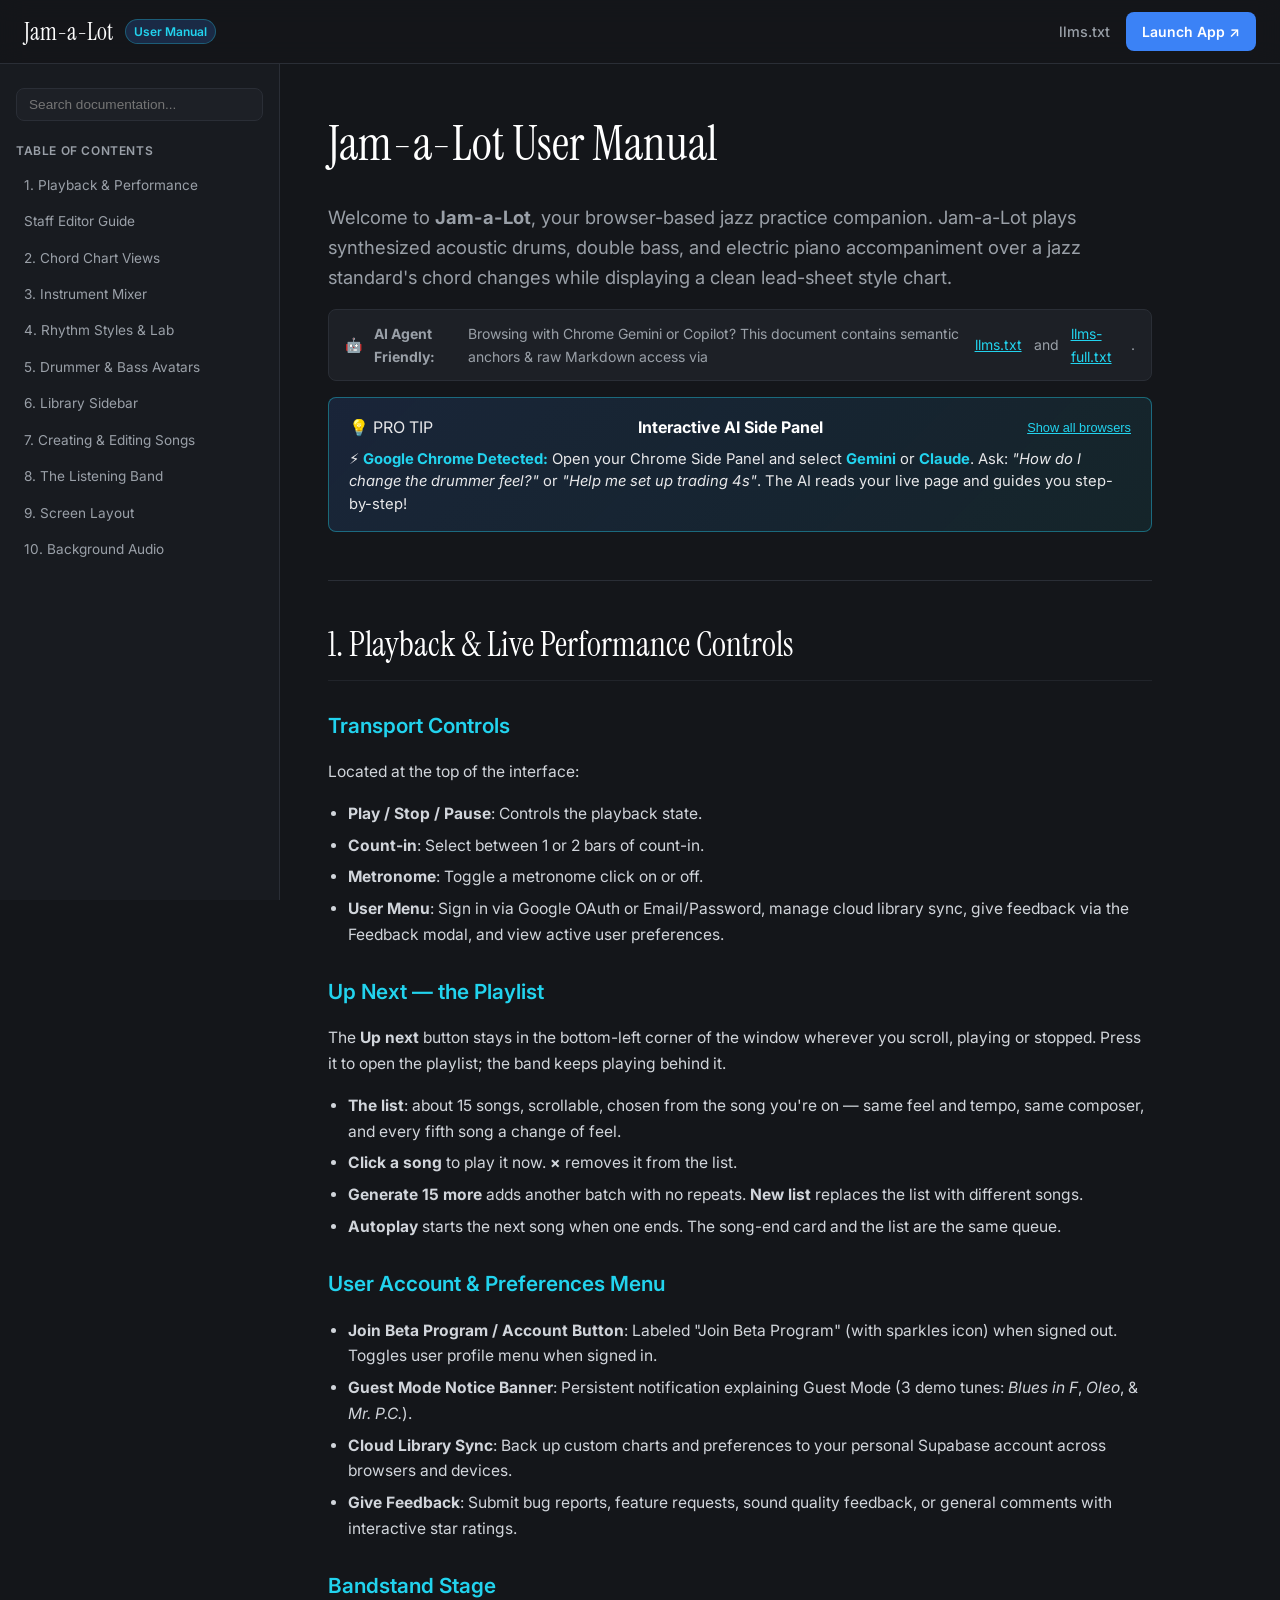
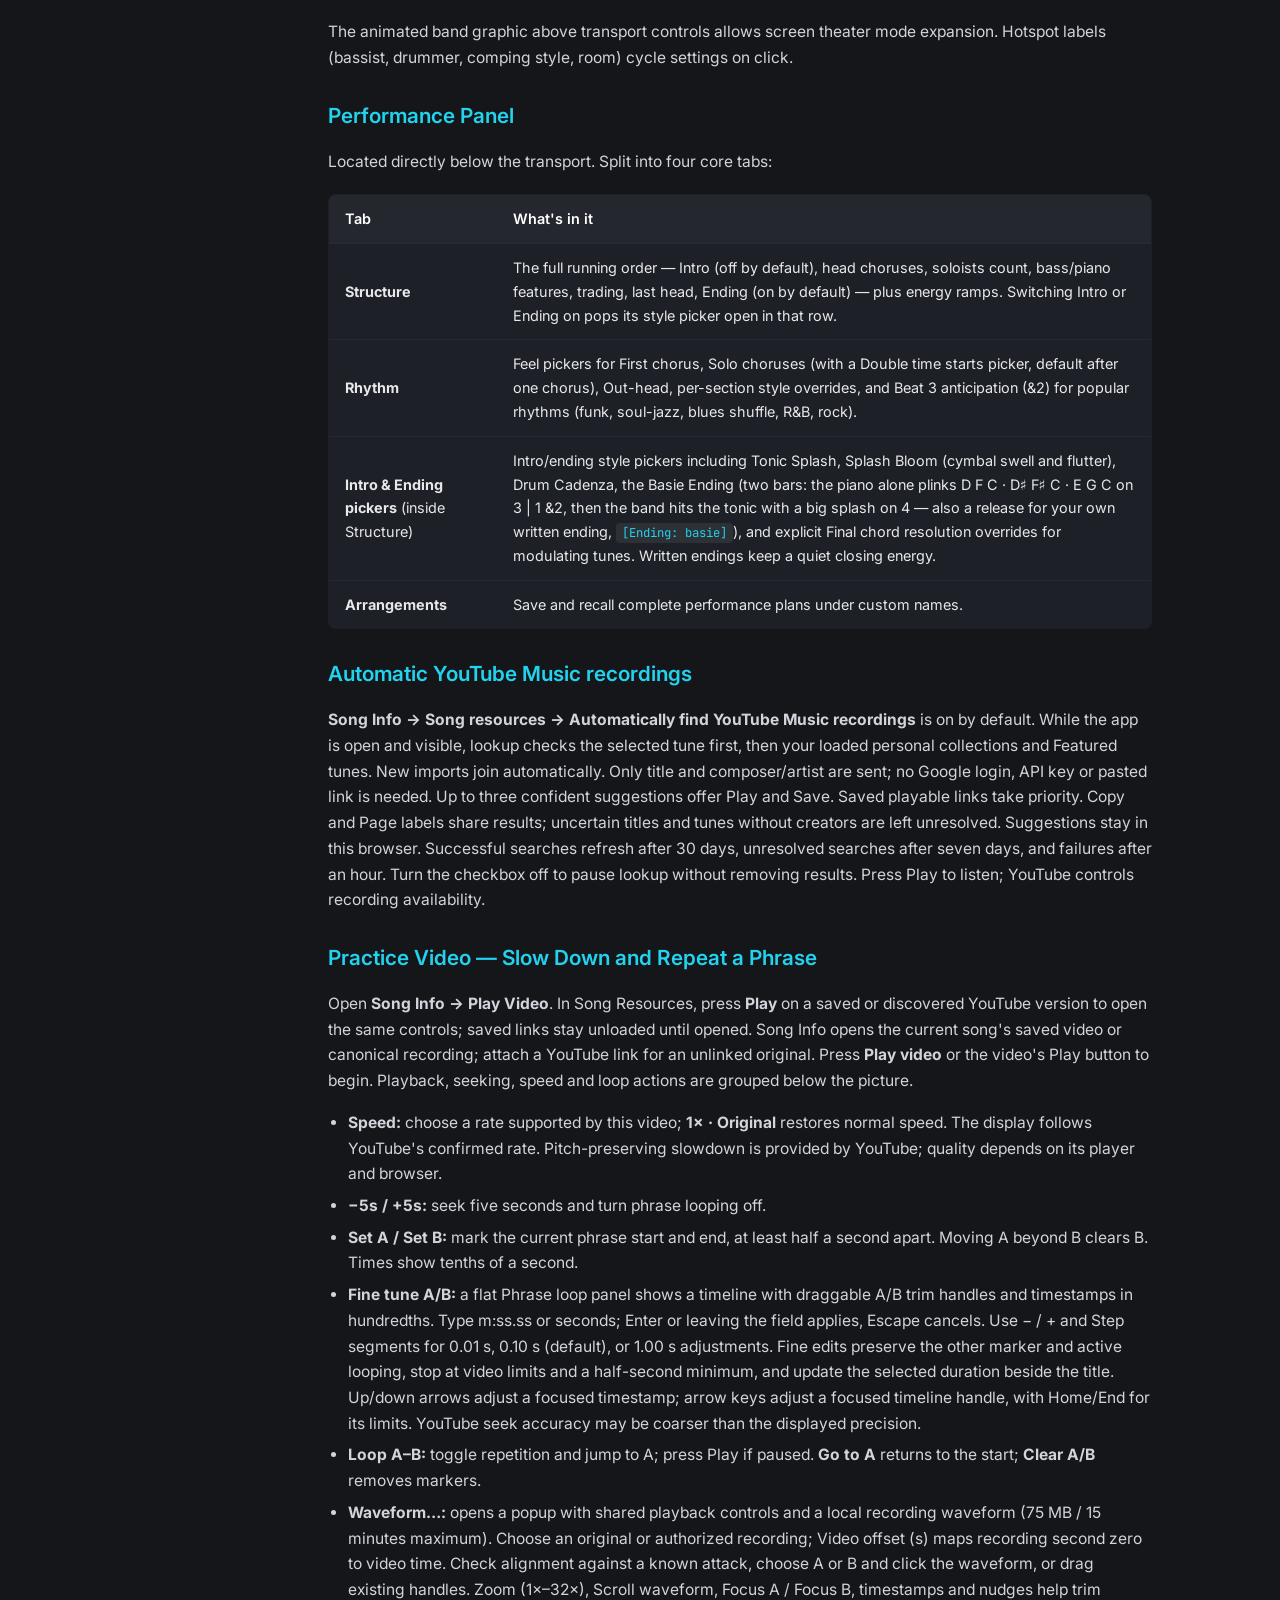
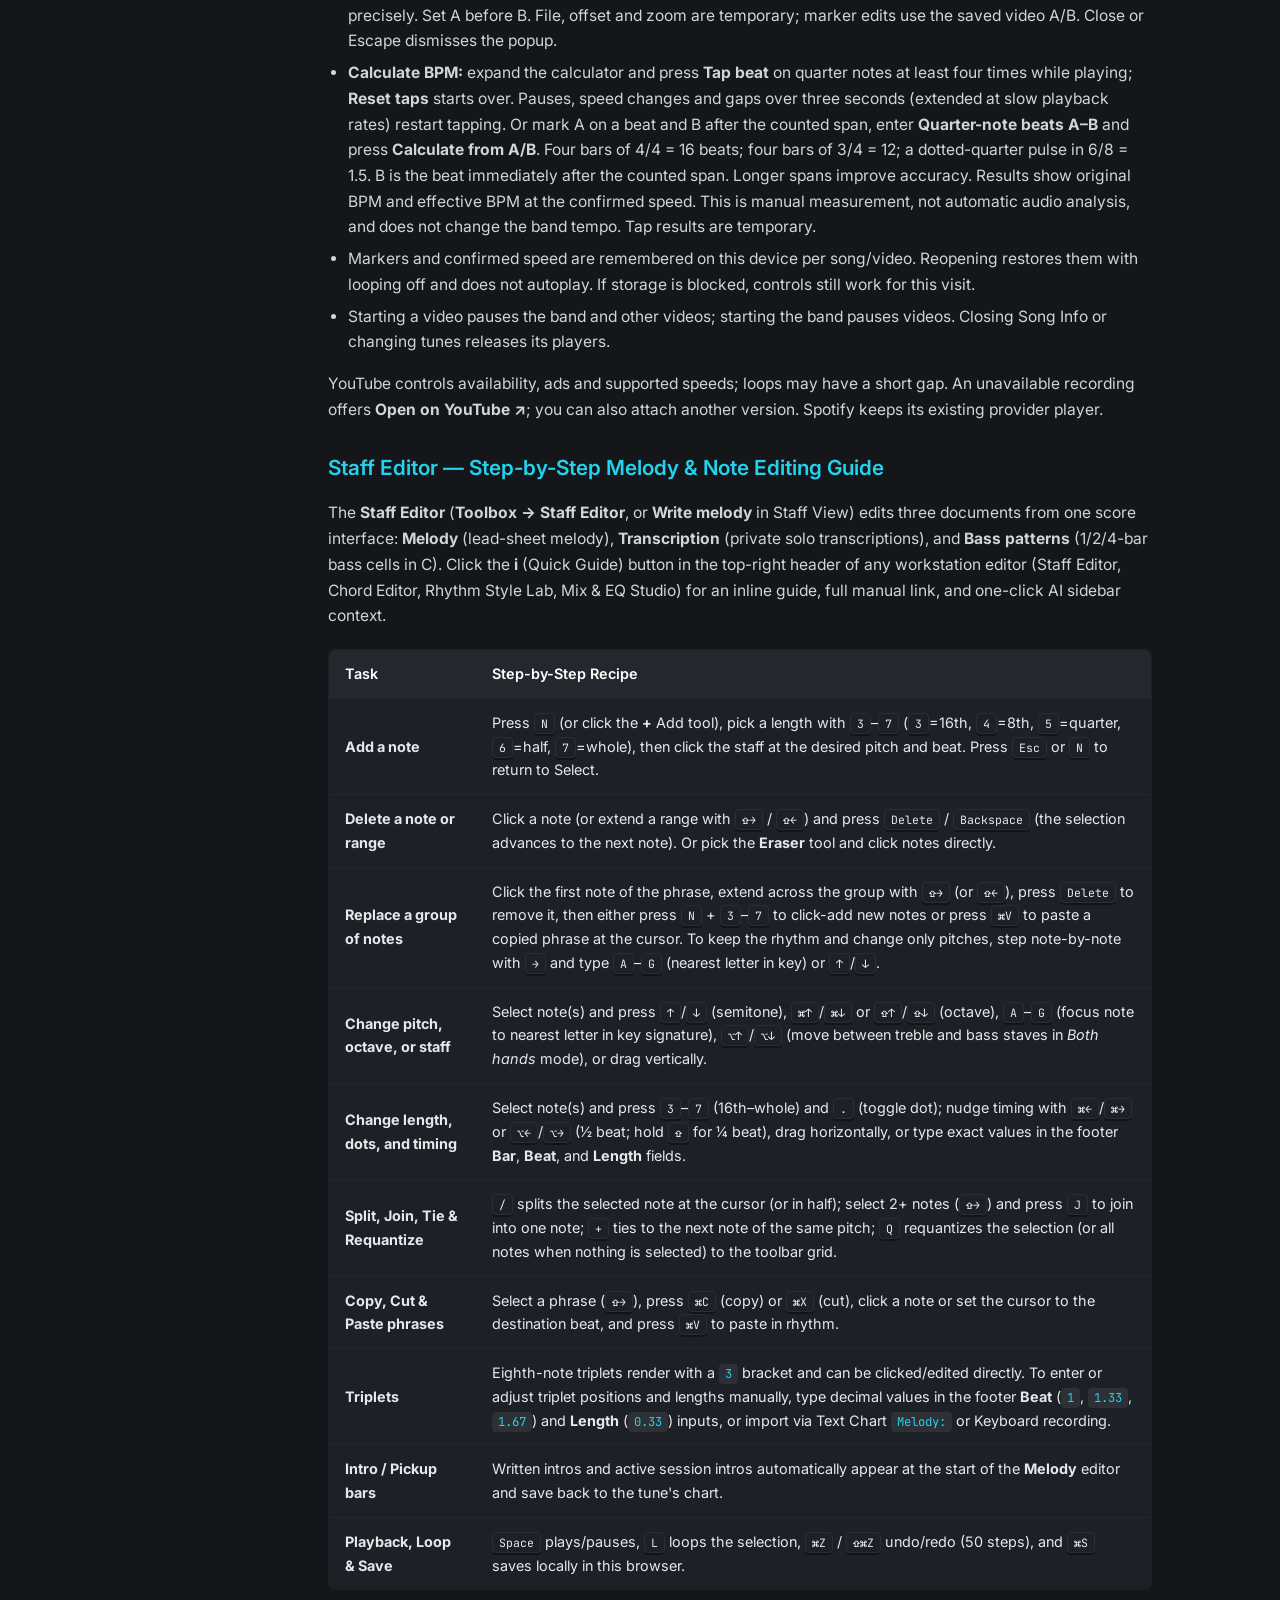
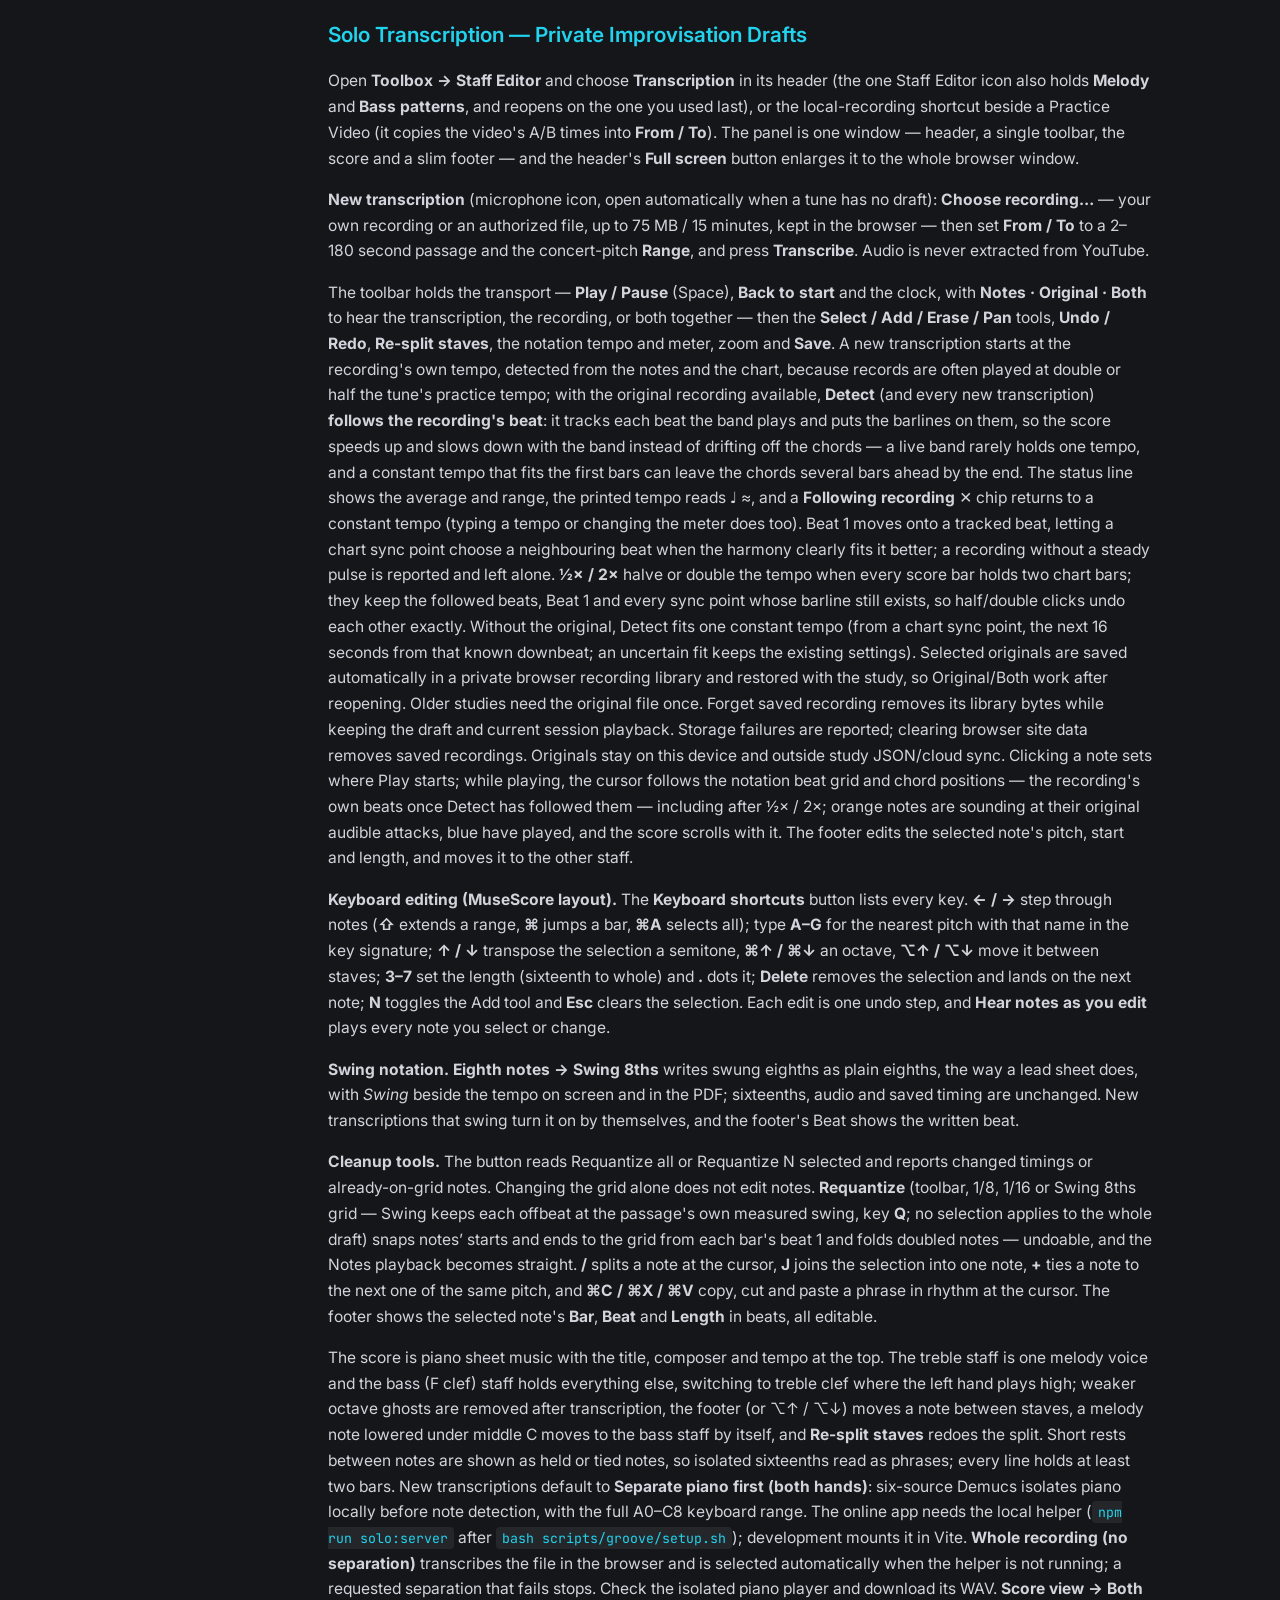
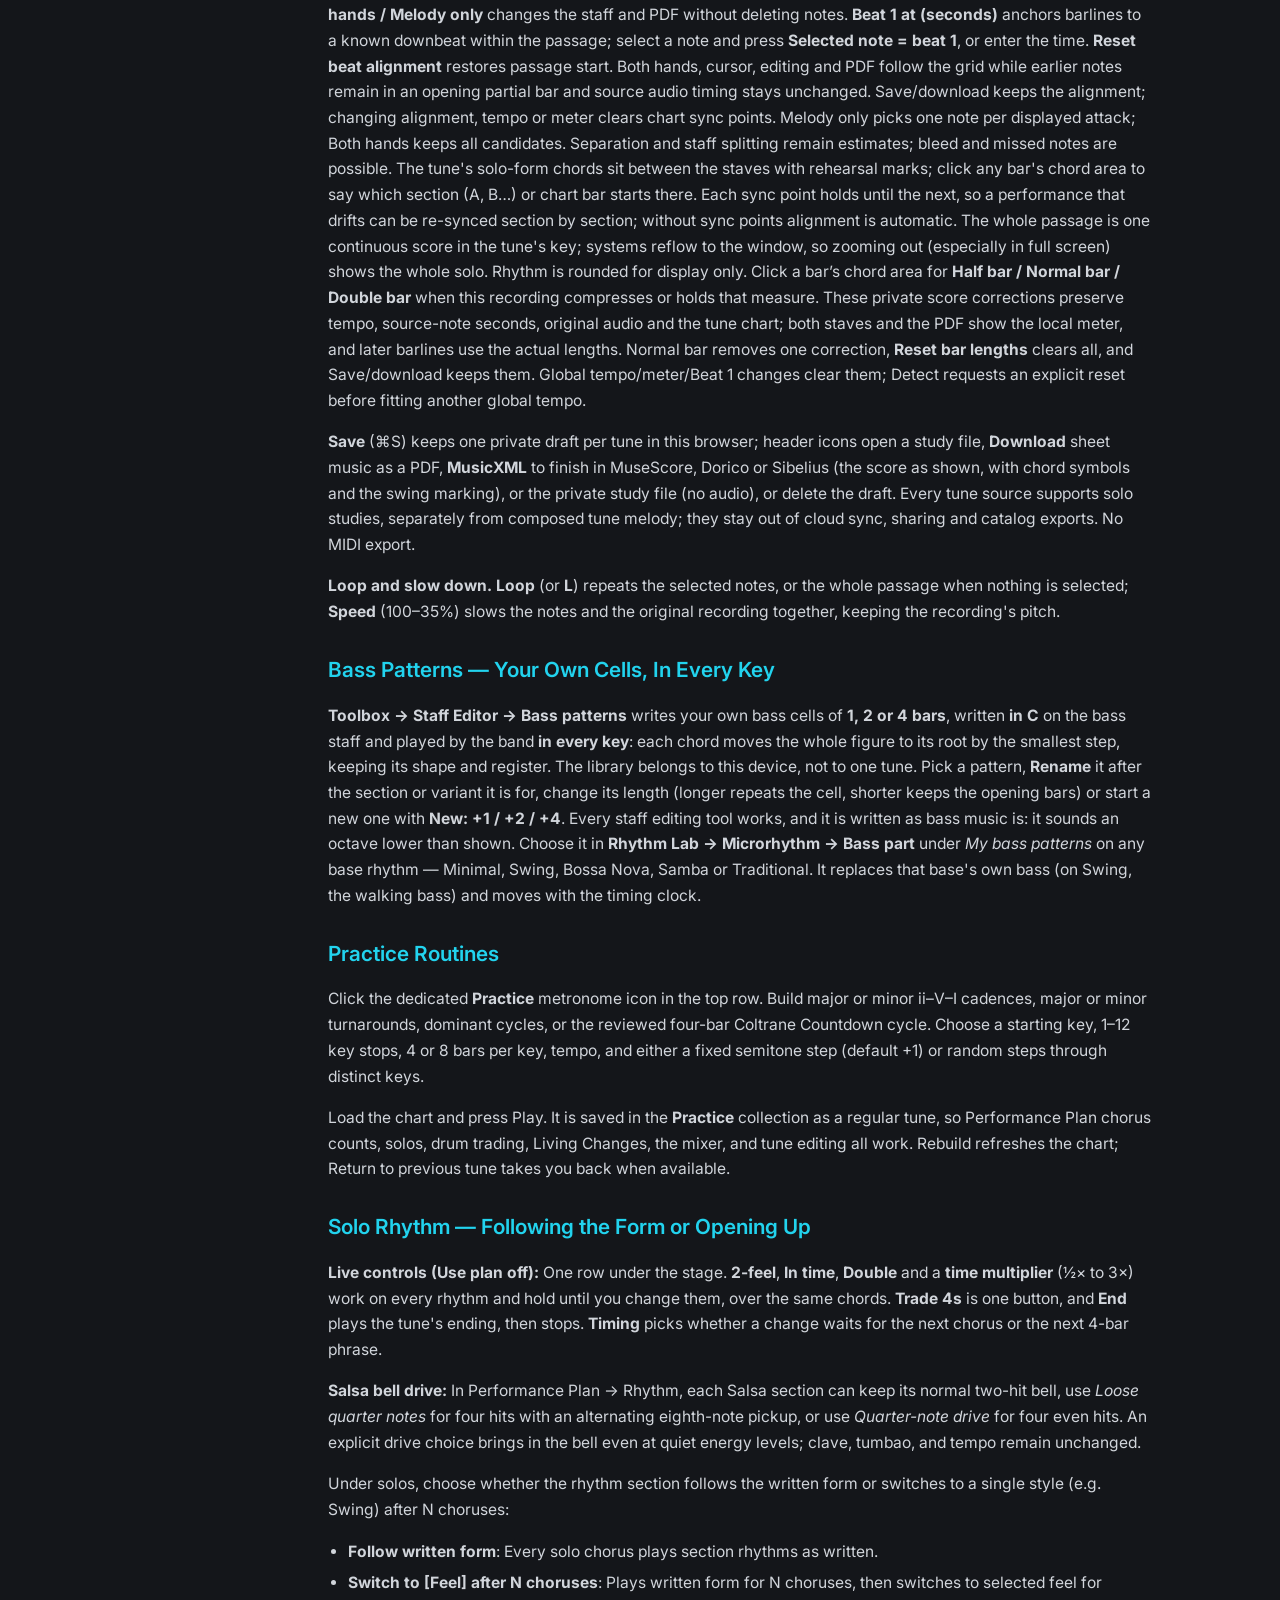
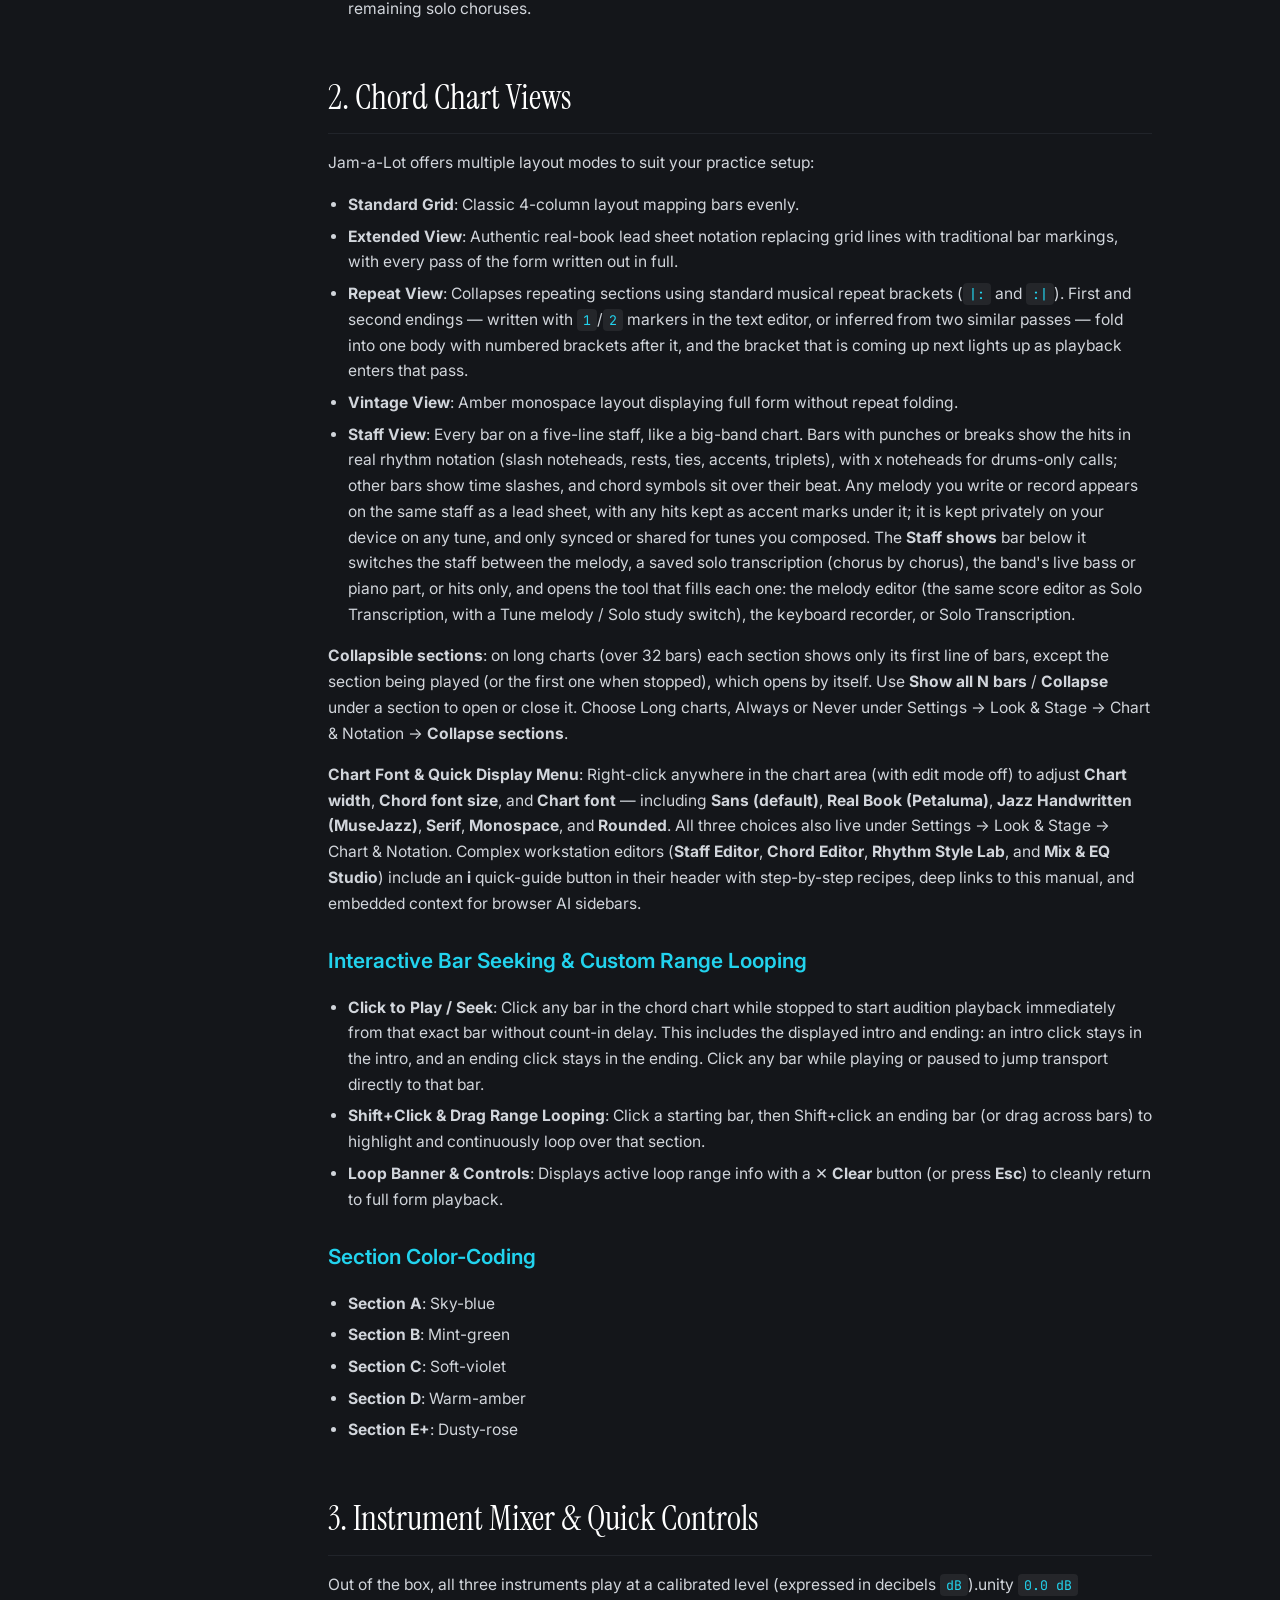
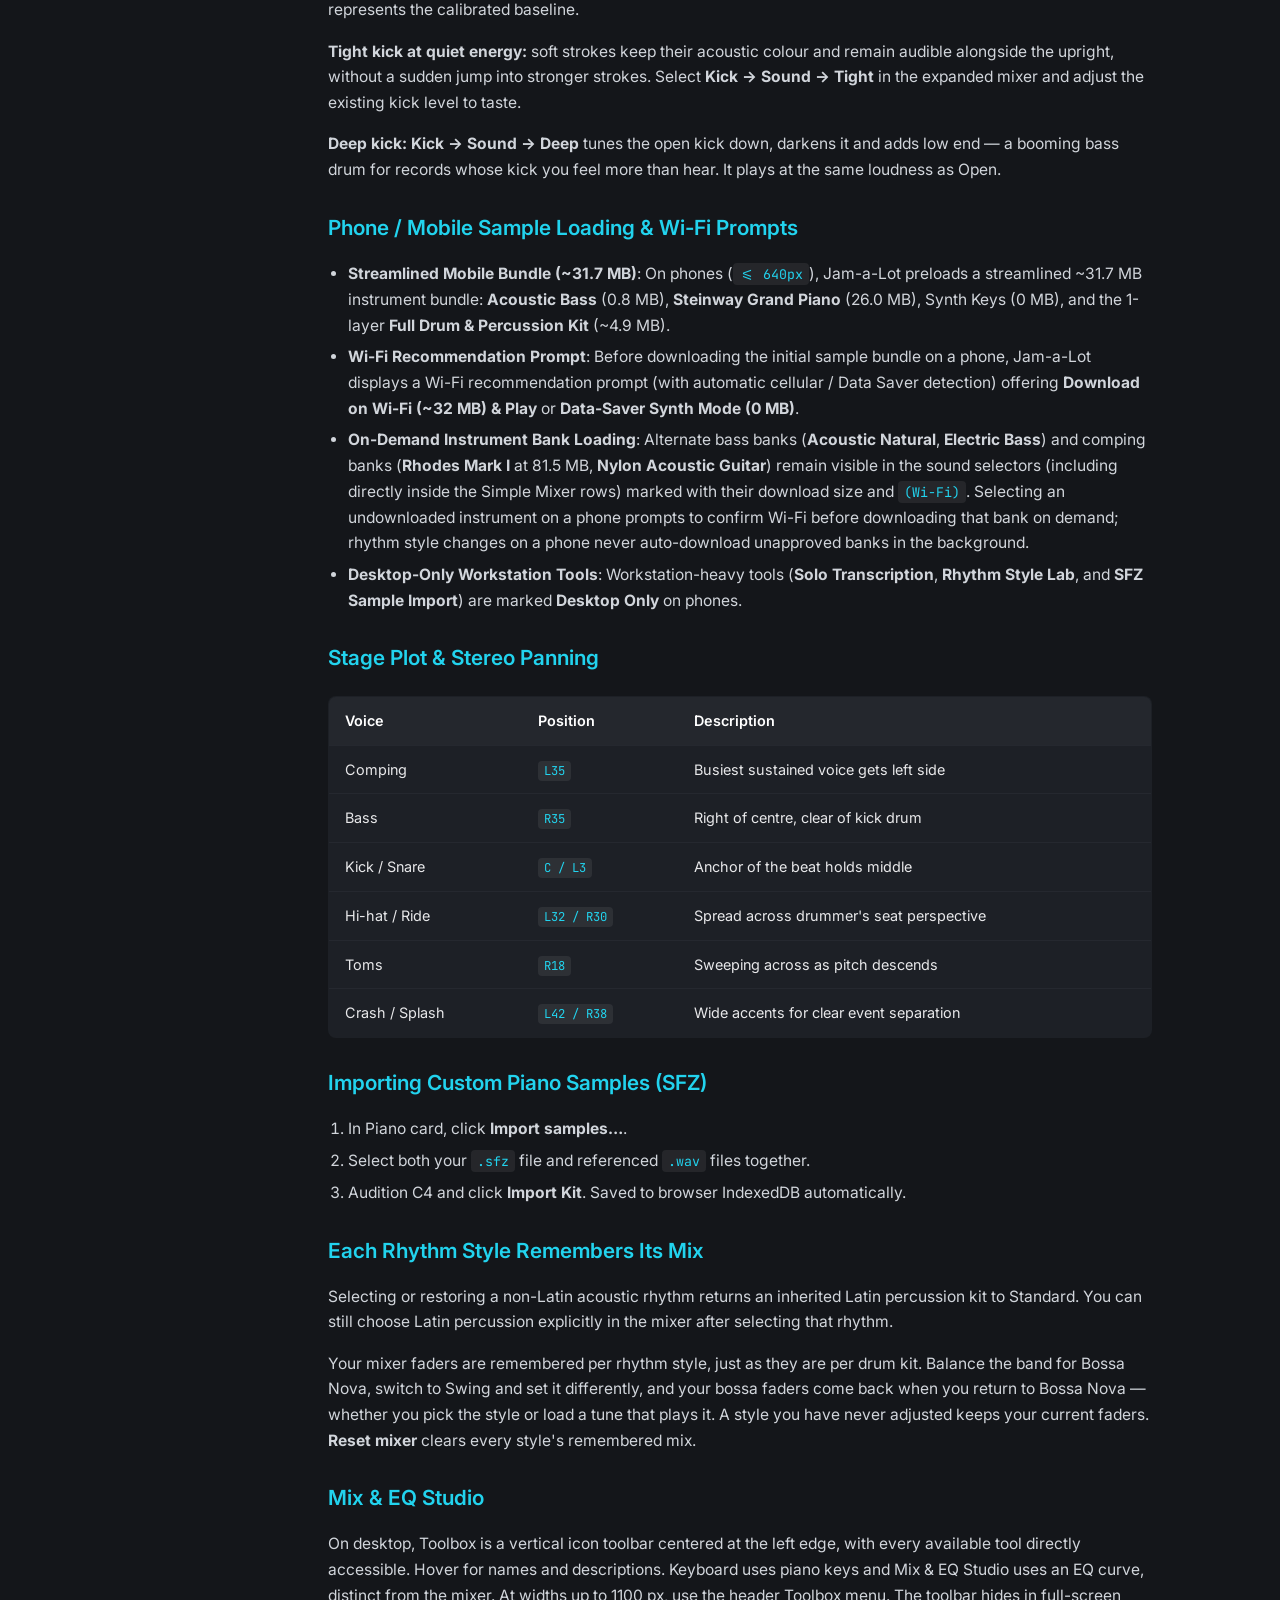
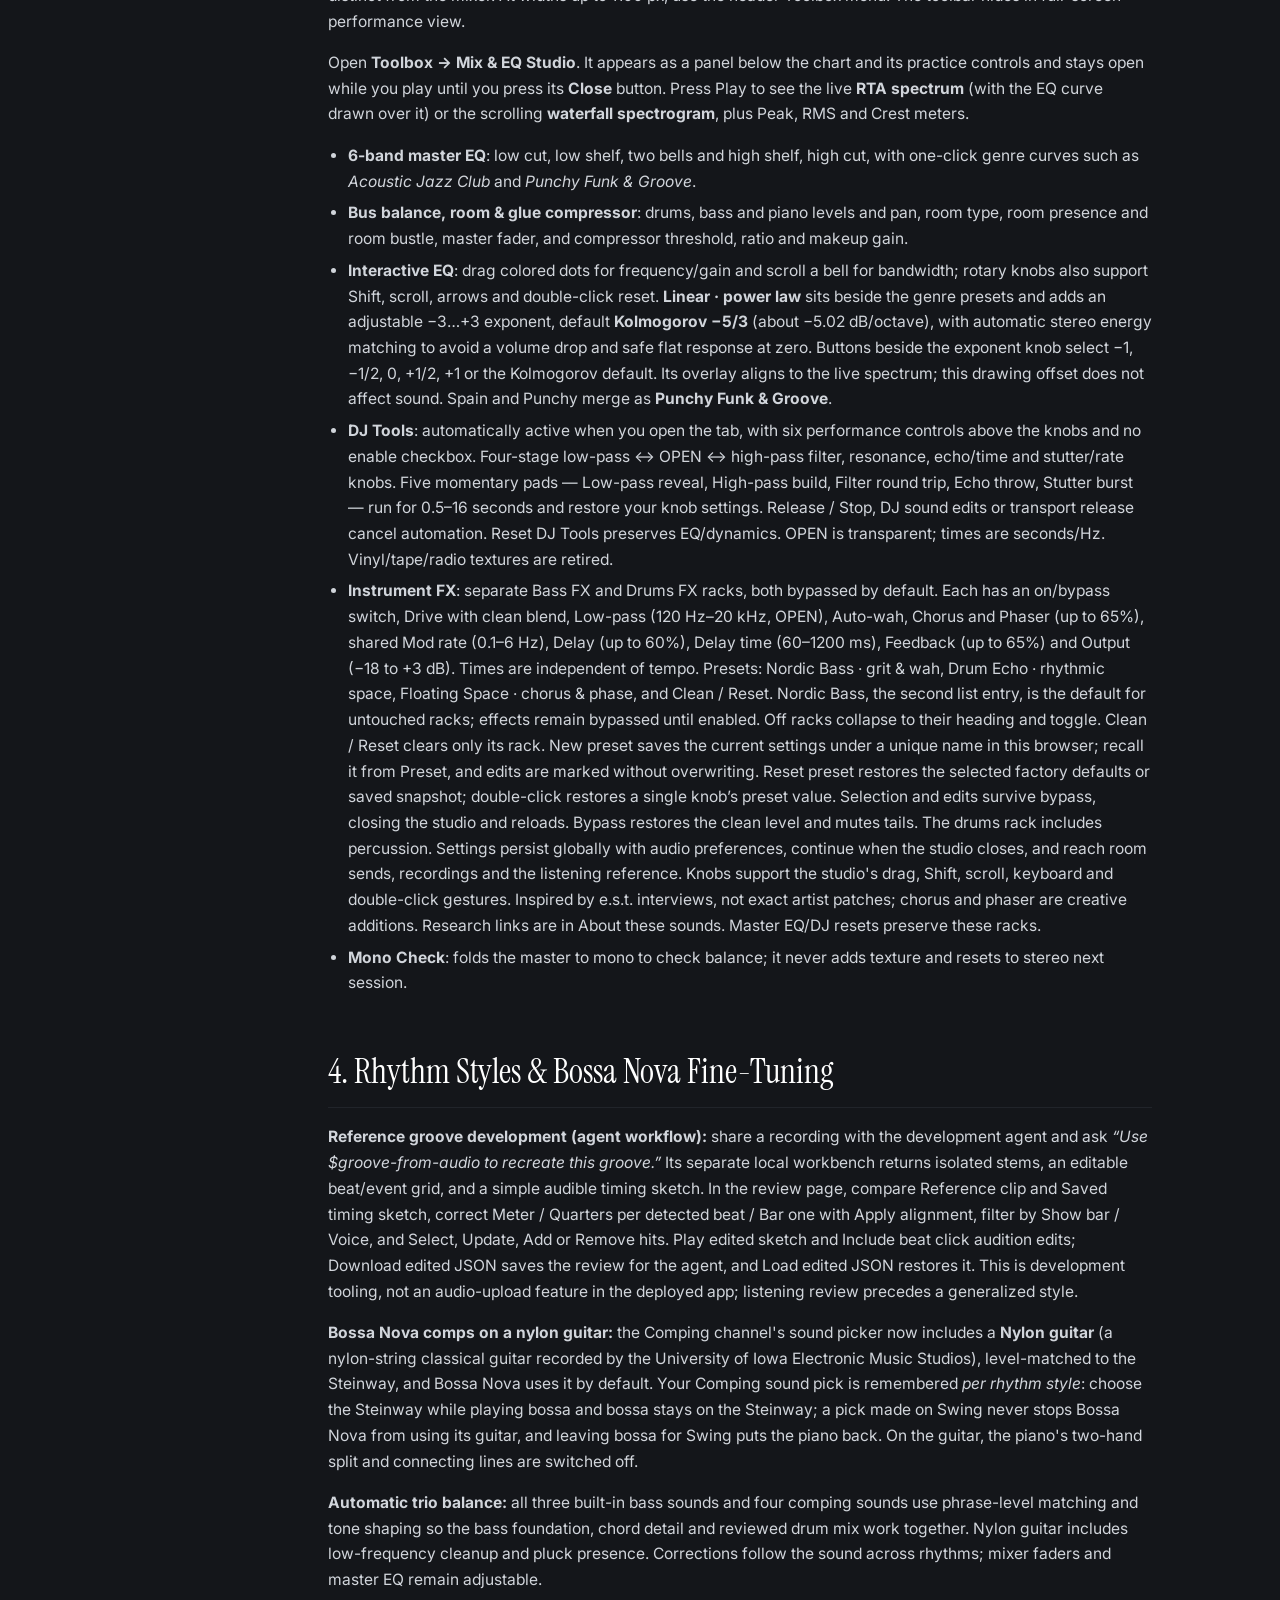
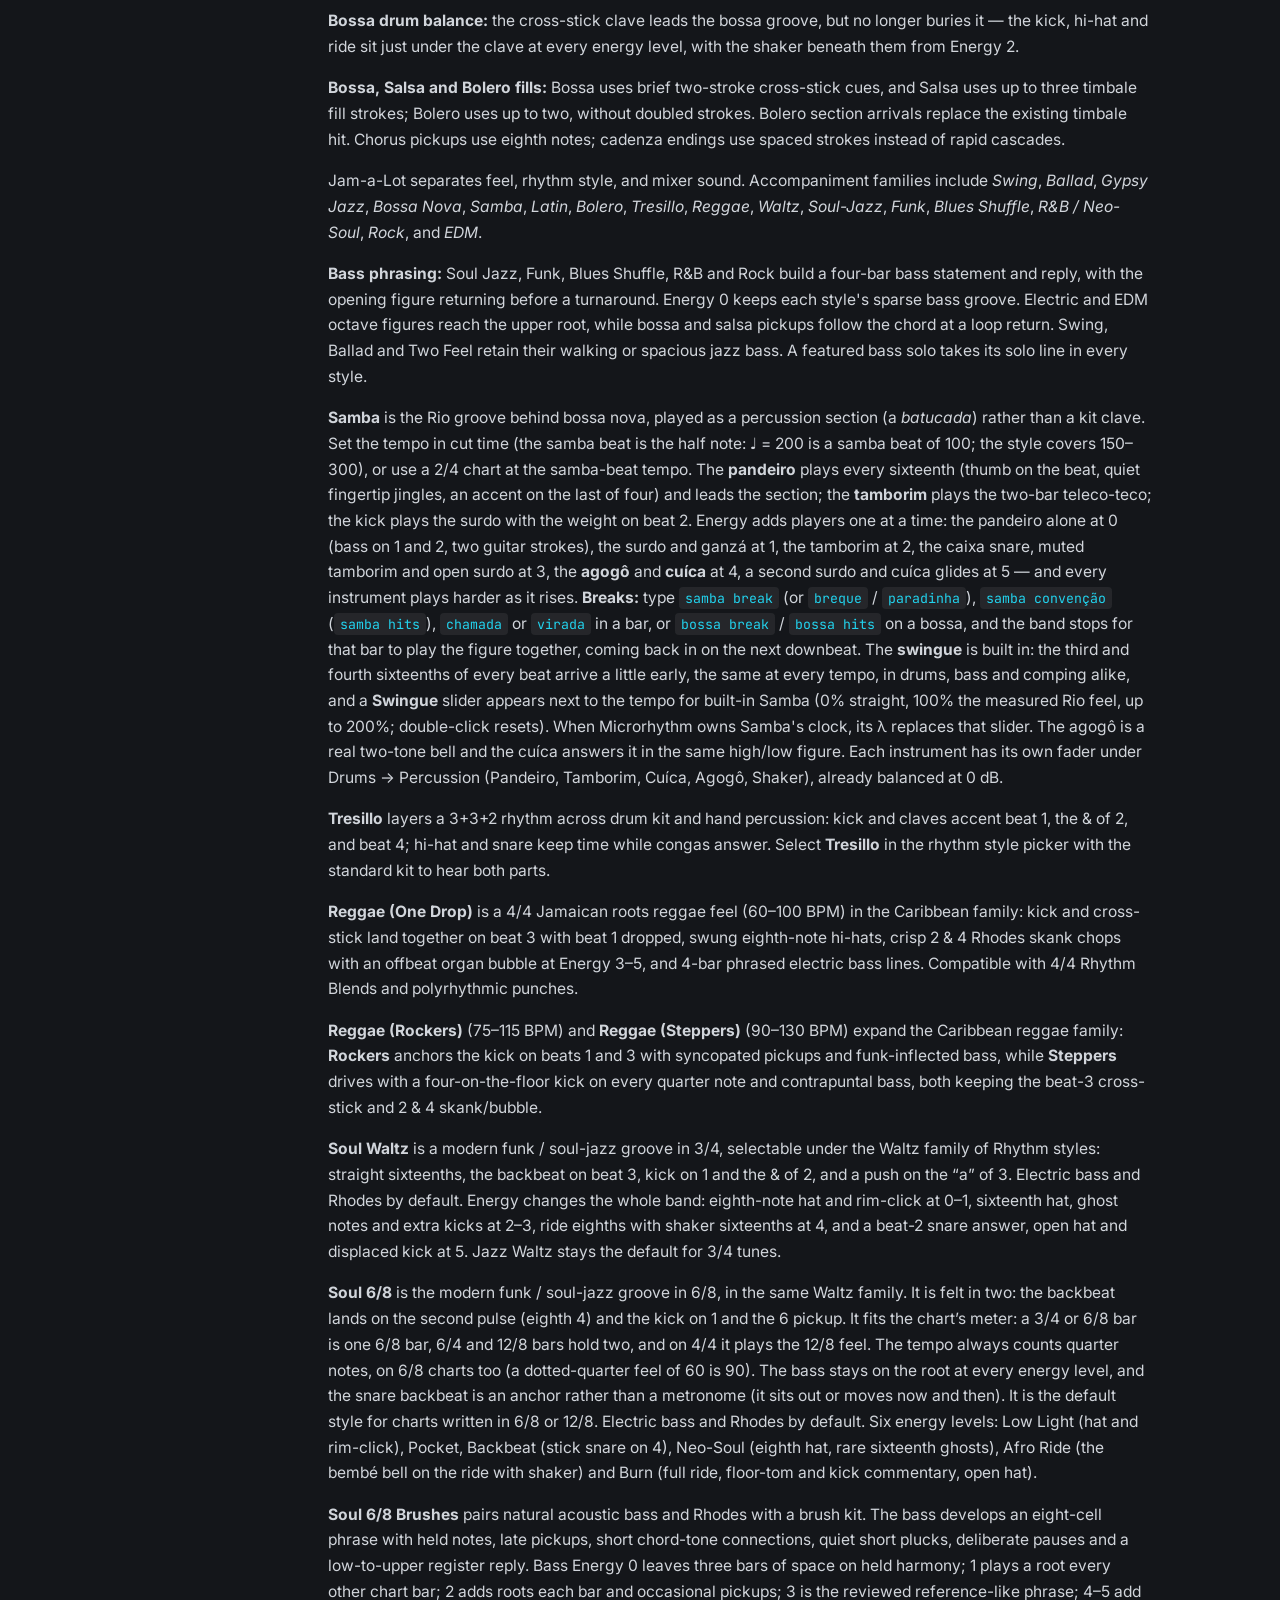
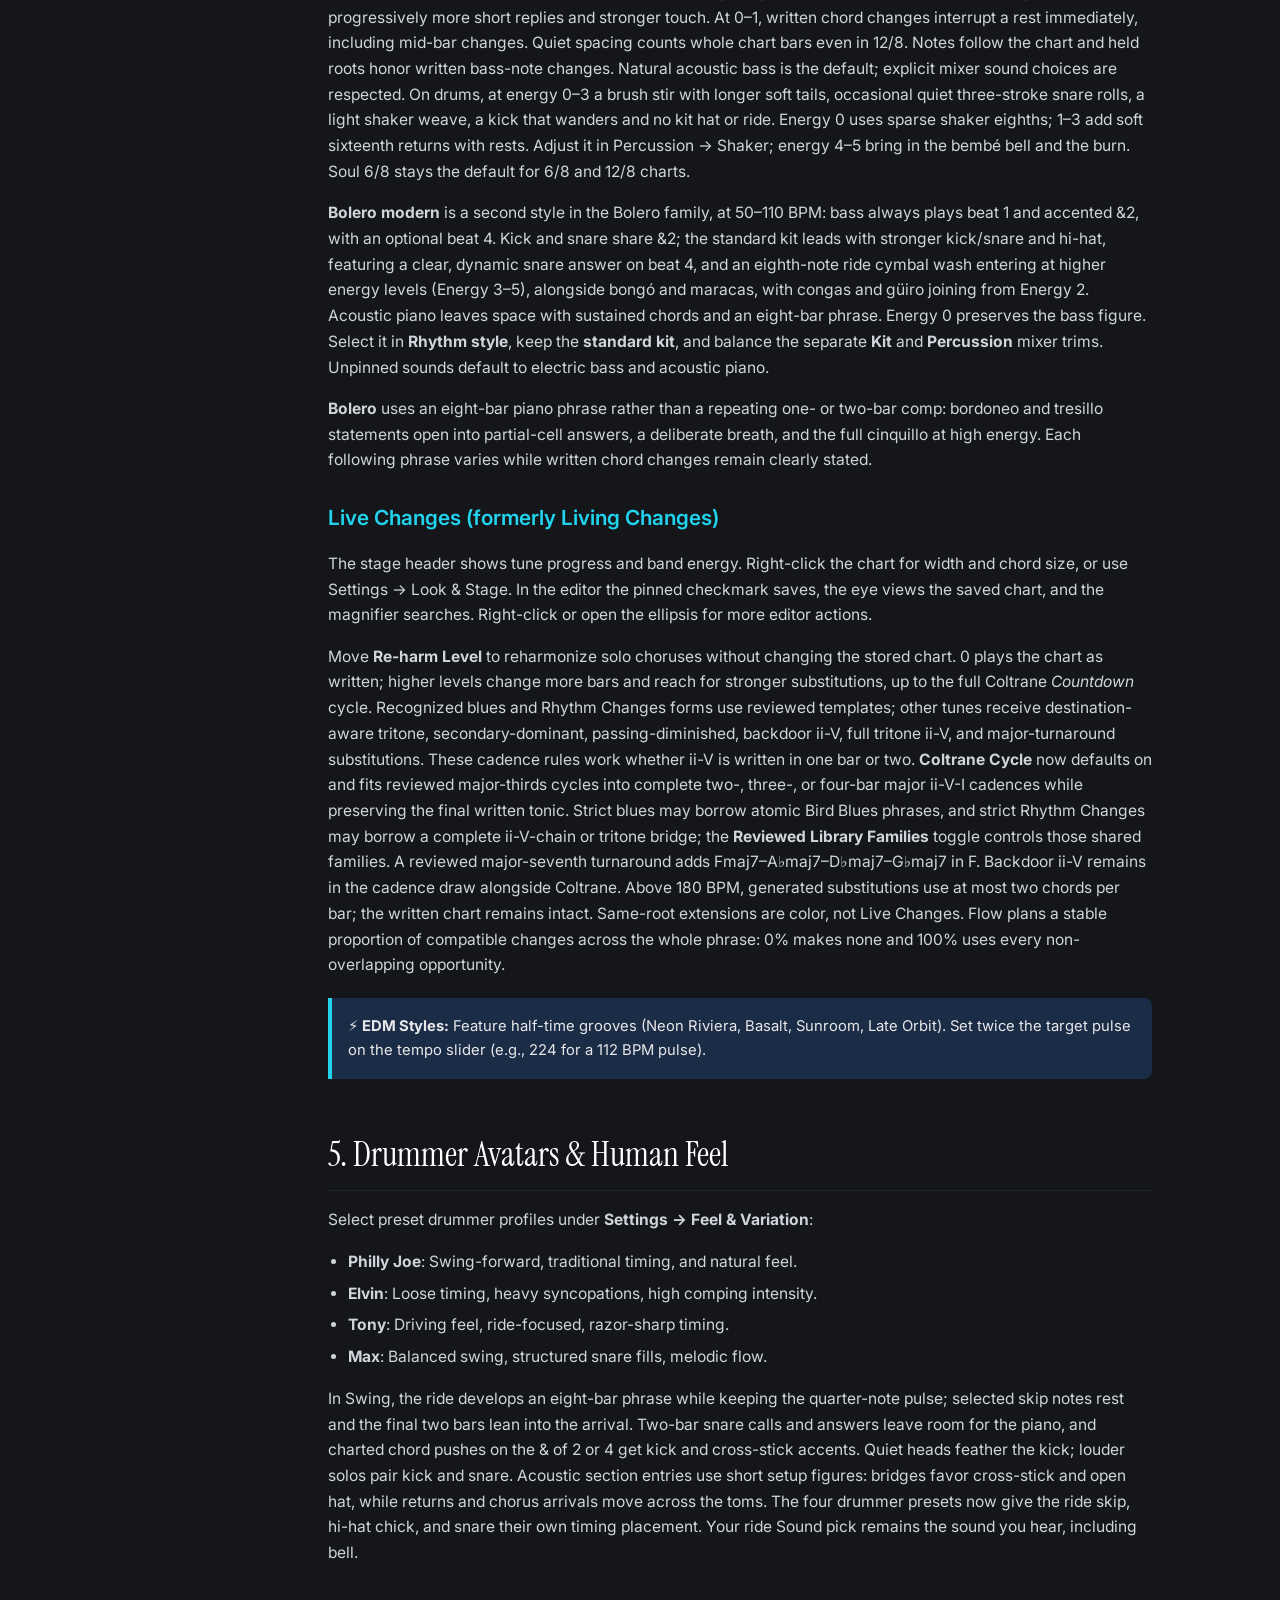
==== manual.html @ 049eb6a4 "Document interactive Listen-First evolving form, 4-bar chart proposals, MIDI input, and bass/drum in" ====
<!DOCTYPE html>
<html lang="en">
<head>
  <meta charset="UTF-8">
  <meta name="viewport" content="width=device-width, initial-scale=1.0">
  <title>Jam-a-Lot User Manual — AI-Friendly Documentation</title>
  <meta name="description" content="Complete user manual and documentation for Jam-a-Lot, the browser-based jazz practice companion. Comprehensive guides on playback, performance planning, chord charts, instrument mixer, rhythm styles, and microphone listening band.">
  <meta name="robots" content="index, follow">
  
  <!-- OpenGraph / Twitter -->
  <meta property="og:type" content="article">
  <meta property="og:title" content="Jam-a-Lot User Manual">
  <meta property="og:description" content="Official user manual for Jam-a-Lot jazz practice app. Features, controls, and AI agent documentation.">
  <meta property="og:url" content="https://jam-a-lot.org/manual.html">
  <link rel="alternate" type="text/markdown" href="/llms-full.txt" title="Jam-a-Lot AI Documentation (Markdown)">
  <link rel="alternate" type="text/plain" href="/llms.txt" title="Jam-a-Lot AI Documentation Index">
  
  <!-- Google Fonts -->
  <link rel="preconnect" href="https://fonts.googleapis.com">
  <link rel="preconnect" href="https://fonts.gstatic.com" crossorigin>
  <link href="https://fonts.googleapis.com/css2?family=Instrument+Serif:ital@0;1&family=Inter:wght@400;500;600;700&family=JetBrains+Mono:wght@400;500&display=swap" rel="stylesheet">
  
  <style>
    :root {
      --bg:           #14161a;
      --panel:        #1d2026;
      --sidebar:      #181b20;
      --border:       #2a2e36;
      --border-soft:  rgba(42, 46, 54, 0.6);
      --text:         #e8e8ea;
      --muted:        #9aa0a8;
      --accent:       #3b82f6;
      --accent-2:     #22d3ee;
      --accent-dim:   rgba(59, 130, 246, 0.20);
      --font-body:    "Inter", ui-sans-serif, system-ui, -apple-system, sans-serif;
      --font-serif:   "Instrument Serif", Georgia, serif;
      --font-code:    "JetBrains Mono", monospace;
      --r-md:         8px;
      --r-lg:         12px;
      --r-pill:       9999px;
    }

    *, *::before, *::after { box-sizing: border-box; }
    html { scroll-behavior: smooth; }
    body {
      margin: 0;
      font-family: var(--font-body);
      background-color: var(--bg);
      color: var(--text);
      line-height: 1.65;
      -webkit-font-smoothing: antialiased;
    }

    /* Navbar */
    .top-nav {
      position: sticky;
      top: 0;
      z-index: 100;
      display: flex;
      align-items: center;
      justify-content: space-between;
      height: 64px;
      padding: 0 24px;
      background: rgba(20, 22, 26, 0.85);
      backdrop-filter: blur(12px);
      border-bottom: 1px solid var(--border);
    }
    .brand {
      display: flex;
      align-items: center;
      gap: 12px;
      text-decoration: none;
      color: var(--text);
    }
    .brand-title {
      font-family: var(--font-serif);
      font-size: 1.5rem;
      font-weight: 400;
      color: #fff;
    }
    .badge {
      display: inline-block;
      padding: 2px 8px;
      font-size: 0.75rem;
      font-weight: 600;
      border-radius: var(--r-pill);
      background: var(--accent-dim);
      color: var(--accent-2);
      border: 1px solid rgba(34, 211, 238, 0.3);
    }
    .nav-actions {
      display: flex;
      align-items: center;
      gap: 16px;
    }
    .nav-link {
      color: var(--muted);
      text-decoration: none;
      font-size: 0.9rem;
      font-weight: 500;
      transition: color 0.2s;
    }
    .nav-link:hover { color: #fff; }
    .btn-app {
      display: inline-flex;
      align-items: center;
      gap: 6px;
      padding: 8px 16px;
      background: var(--accent);
      color: #fff;
      font-weight: 600;
      font-size: 0.875rem;
      border-radius: var(--r-md);
      text-decoration: none;
      transition: background 0.2s;
    }
    .btn-app:hover { background: #2563eb; }

    /* Layout */
    .doc-layout {
      display: flex;
      max-width: 1440px;
      margin: 0 auto;
      min-height: calc(100vh - 64px);
    }

    /* Sidebar Table of Contents */
    .doc-sidebar {
      width: 280px;
      flex-shrink: 0;
      position: sticky;
      top: 64px;
      height: calc(100vh - 64px);
      overflow-y: auto;
      padding: 24px 16px;
      background: var(--sidebar);
      border-right: 1px solid var(--border);
    }
    .search-box {
      margin-bottom: 20px;
    }
    .search-input {
      width: 100%;
      padding: 8px 12px;
      background: var(--panel);
      border: 1px solid var(--border);
      border-radius: var(--r-md);
      color: var(--text);
      font-size: 0.85rem;
      outline: none;
    }
    .search-input:focus { border-color: var(--accent); }

    .toc-group { margin-bottom: 20px; }
    .toc-title {
      font-size: 0.75rem;
      text-transform: uppercase;
      letter-spacing: 0.05em;
      color: var(--muted);
      margin-bottom: 8px;
      font-weight: 600;
    }
    .toc-list { list-style: none; padding: 0; margin: 0; }
    .toc-item { margin-bottom: 4px; }
    .toc-link {
      display: block;
      padding: 5px 8px;
      color: var(--muted);
      text-decoration: none;
      font-size: 0.85rem;
      border-radius: 4px;
      transition: all 0.15s;
    }
    .toc-link:hover, .toc-link.active {
      color: var(--accent-2);
      background: rgba(59, 130, 246, 0.1);
    }

    /* Main Content */
    .doc-content {
      flex: 1;
      max-width: 920px;
      padding: 40px 48px;
    }

    .doc-header {
      margin-bottom: 36px;
      padding-bottom: 24px;
      border-bottom: 1px solid var(--border);
    }
    .doc-header h1 {
      font-family: var(--font-serif);
      font-size: 3rem;
      font-weight: 400;
      margin: 0 0 12px;
      color: #fff;
    }
    .doc-lead {
      font-size: 1.15rem;
      color: var(--muted);
      margin-bottom: 16px;
    }
    .ai-badge-bar {
      display: flex;
      align-items: center;
      gap: 12px;
      padding: 12px 16px;
      background: var(--panel);
      border: 1px solid var(--border);
      border-radius: var(--r-md);
      font-size: 0.875rem;
      color: var(--muted);
    }
    .ai-badge-bar a {
      color: var(--accent-2);
      text-decoration: underline;
    }

    /* Section Styling */
    section {
      margin-bottom: 48px;
      scroll-margin-top: 80px;
    }
    h2 {
      font-family: var(--font-serif);
      font-size: 2.1rem;
      font-weight: 400;
      color: #fff;
      border-bottom: 1px solid var(--border-soft);
      padding-bottom: 8px;
      margin-top: 36px;
      margin-bottom: 16px;
    }
    h3 {
      font-size: 1.3rem;
      font-weight: 600;
      color: var(--accent-2);
      margin-top: 28px;
      margin-bottom: 12px;
    }
    p, li { color: #d1d5db; font-size: 0.975rem; }
    ul, ol { padding-left: 20px; margin-bottom: 16px; }
    li { margin-bottom: 6px; }

    /* Custom Tables */
    table {
      width: 100%;
      border-collapse: collapse;
      margin: 20px 0;
      background: var(--panel);
      border-radius: var(--r-md);
      overflow: hidden;
      border: 1px solid var(--border);
    }
    th, td {
      padding: 12px 16px;
      text-align: left;
      border-bottom: 1px solid var(--border-soft);
      font-size: 0.9rem;
    }
    th {
      background: rgba(255, 255, 255, 0.03);
      color: #fff;
      font-weight: 600;
    }
    tr:last-child td { border-bottom: none; }

    code {
      font-family: var(--font-code);
      font-size: 0.85em;
      background: rgba(255, 255, 255, 0.07);
      padding: 2px 6px;
      border-radius: 4px;
      color: var(--accent-2);
    }
    kbd {
      font-family: var(--font-code);
      background: var(--panel);
      border: 1px solid var(--border);
      box-shadow: 0 2px 0 rgba(0,0,0,0.4);
      padding: 2px 6px;
      font-size: 0.8em;
      border-radius: 4px;
    }
    .note-box {
      padding: 16px;
      background: var(--accent-dim);
      border-left: 4px solid var(--accent-2);
      border-radius: 0 var(--r-md) var(--r-md) 0;
      margin: 20px 0;
      font-size: 0.925rem;
    }

    /* Pro Tip Callout Box (Compact Browser-Tailored) */
    .pro-tip-box {
      padding: 16px 20px;
      background: linear-gradient(135deg, rgba(59, 130, 246, 0.14), rgba(34, 211, 238, 0.08));
      border: 1px solid rgba(34, 211, 238, 0.4);
      border-radius: var(--r-md);
      margin: 16px 0 24px;
    }
    .pro-tip-header-line {
      display: flex;
      align-items: center;
      justify-content: space-between;
      gap: 12px;
      margin-bottom: 8px;
      flex-wrap: wrap;
    }
    .pro-tip-title {
      font-size: 1rem;
      font-weight: 700;
      color: #fff;
    }
    .btn-toggle-browsers {
      background: none;
      border: none;
      color: var(--accent-2);
      font-size: 0.8rem;
      cursor: pointer;
      text-decoration: underline;
      padding: 0;
    }
    .btn-toggle-browsers:hover { color: #fff; }
    .detected-browser-content {
      font-size: 0.925rem;
      color: #e8e8ea;
      line-height: 1.5;
    }
    .detected-browser-content strong {
      color: var(--accent-2);
    }
    .browser-grid {
      display: grid;
      grid-template-columns: repeat(auto-fit, minmax(260px, 1fr));
      gap: 12px;
      margin-top: 16px;
      padding-top: 16px;
      border-top: 1px solid var(--border);
    }
    .browser-card {
      padding: 12px 14px;
      background: var(--panel);
      border: 1px solid var(--border);
      border-radius: var(--r-md);
      font-size: 0.85rem;
      color: #d1d5db;
    }
    .browser-card strong {
      color: #fff;
      display: block;
      margin-bottom: 4px;
    }

    @media (max-width: 900px) {
      .doc-sidebar { display: none; }
      .doc-content { padding: 24px; }
    }
  </style>

  <!-- Schema.org Technical Article JSON-LD -->
  <script type="application/ld+json">
  {
    "@context": "https://schema.org",
    "@type": "TechArticle",
    "headline": "Jam-a-Lot User Manual",
    "description": "Comprehensive user guide and technical manual for Jam-a-Lot browser-based jazz practice companion.",
    "articleBody": "Jam-a-Lot plays synthesized acoustic drums, double bass, and electric piano accompaniment over jazz standard chord charts...",
    "author": {
      "@type": "Organization",
      "name": "Jam-a-Lot"
    }
  }
  </script>
</head>
<body>

  <!-- Top Navigation -->
  <header class="top-nav">
    <a href="index.html" class="brand">
      <span class="brand-title">Jam-a-Lot</span>
      <span class="badge">User Manual</span>
    </a>
    <div class="nav-actions">
      <a href="llms.txt" class="nav-link" target="_blank">llms.txt</a>
      <a href="https://app.jam-a-lot.org" class="btn-app" target="_blank">Launch App ↗</a>
    </div>
  </header>

  <div class="doc-layout">
    <!-- Sidebar Table of Contents -->
    <aside class="doc-sidebar">
      <div class="search-box">
        <input type="text" id="manual-search" class="search-input" placeholder="Search documentation...">
      </div>
      <nav>
        <div class="toc-group">
          <div class="toc-title">Table of Contents</div>
          <ul class="toc-list" id="toc-nav">
            <li class="toc-item"><a href="#playback-controls" class="toc-link">1. Playback & Performance</a></li>
            <li class="toc-item"><a href="#staff-editor-guide" class="toc-link">Staff Editor Guide</a></li>
            <li class="toc-item"><a href="#chord-chart-views" class="toc-link">2. Chord Chart Views</a></li>
            <li class="toc-item"><a href="#instrument-mixer" class="toc-link">3. Instrument Mixer</a></li>
            <li class="toc-item"><a href="#rhythm-styles" class="toc-link">4. Rhythm Styles & Lab</a></li>
            <li class="toc-item"><a href="#drummer-avatars" class="toc-link">5. Drummer & Bass Avatars</a></li>
            <li class="toc-item"><a href="#library-sidebar" class="toc-link">6. Library Sidebar</a></li>
            <li class="toc-item"><a href="#creating-editing-songs" class="toc-link">7. Creating & Editing Songs</a></li>
            <li class="toc-item"><a href="#listening-band" class="toc-link">8. The Listening Band</a></li>
            <li class="toc-item"><a href="#screen-layout" class="toc-link">9. Screen Layout</a></li>
            <li class="toc-item"><a href="#background-audio" class="toc-link">10. Background Audio</a></li>
          </ul>
        </div>
      </nav>
    </aside>

    <!-- Main Content -->
    <main class="doc-content">
      <header class="doc-header">
        <h1>Jam-a-Lot User Manual</h1>
        <p class="doc-lead">Welcome to <strong>Jam-a-Lot</strong>, your browser-based jazz practice companion. Jam-a-Lot plays synthesized acoustic drums, double bass, and electric piano accompaniment over a jazz standard's chord changes while displaying a clean lead-sheet style chart.</p>
        <div class="ai-badge-bar">
          🤖 <strong>AI Agent Friendly:</strong> Browsing with Chrome Gemini or Copilot? This document contains semantic anchors & raw Markdown access via <a href="llms.txt" target="_blank">llms.txt</a> and <a href="llms-full.txt" target="_blank">llms-full.txt</a>.
        </div>

        <!-- Pro Tip: AI Browser Side Panel Companion -->
        <div class="pro-tip-box" id="ai-side-panel">
          <div class="pro-tip-header-line">
            <span class="pro-tip-badge">💡 PRO TIP</span>
            <span class="pro-tip-title">Interactive AI Side Panel</span>
            <button type="button" id="toggle-all-browsers" class="btn-toggle-browsers">Show all browsers</button>
          </div>

          <div id="detected-browser-content" class="detected-browser-content">
            <!-- Populated dynamically by browser detection JS -->
          </div>

          <div id="all-browser-grid" class="browser-grid" style="display: none;">
            <div class="browser-card">
              <strong>Google Chrome</strong>
              Open Chrome Side Panel → choose <strong>Gemini</strong>, <strong>Claude</strong>, <strong>Copilot</strong>, or <strong>ChatGPT</strong>. Ask: <em>"How do I change the drummer feel?"</em> or <em>"Help me set up trading 4s"</em>. The side panel reads the live page and guides you step-by-step!
            </div>
            <div class="browser-card">
              <strong>Microsoft Edge</strong>
              Click the <strong>Copilot</strong> icon in the Edge Sidebar. Copilot inspects your active Jam-a-Lot tab and walks you through mixer levels, SFZ imports, or rhythm styles.
            </div>
            <div class="browser-card">
              <strong>Brave Browser</strong>
              Open <strong>Brave Leo AI</strong> in the sidebar for instant contextual answers and feature lookups without leaving your practice session.
            </div>
            <div class="browser-card">
              <strong>Firefox</strong>
              Open the <strong>Firefox AI Chatbot Sidebar</strong> (Claude, Gemini, ChatGPT) for hands-free side-by-side assistance.
            </div>
            <div class="browser-card">
              <strong>Arc Browser</strong>
              Use <strong>Arc Max</strong> / Ask AI in the sidebar to query your active chord chart or performance plan.
            </div>
            <div class="browser-card">
              <strong>Apple Safari</strong>
              Safari on macOS/iOS integrates Apple Intelligence & Siri, but does not currently feature a persistent built-in side-panel chat sidebar like Chrome, Edge, or Brave. For a side-by-side AI panel while playing, we recommend Chrome, Edge, or Brave.
            </div>
          </div>
        </div>
      </header>

      <!-- 1. Playback & Live Performance Controls -->
      <section id="playback-controls">
        <h2>1. Playback & Live Performance Controls</h2>

        <h3 id="transport-controls">Transport Controls</h3>
        <p>Located at the top of the interface:</p>
        <ul>
          <li><strong>Play / Stop / Pause</strong>: Controls the playback state.</li>
          <li><strong>Count-in</strong>: Select between 1 or 2 bars of count-in.</li>
          <li><strong>Metronome</strong>: Toggle a metronome click on or off.</li>
          <li><strong>User Menu</strong>: Sign in via Google OAuth or Email/Password, manage cloud library sync, give feedback via the Feedback modal, and view active user preferences.</li>
        </ul>

        <h3 id="up-next-playlist">Up Next — the Playlist</h3>
        <p>The <strong>Up next</strong> button stays in the bottom-left corner of the window wherever you scroll, playing or stopped. Press it to open the playlist; the band keeps playing behind it.</p>
        <ul>
          <li><strong>The list</strong>: about 15 songs, scrollable, chosen from the song you're on — same feel and tempo, same composer, and every fifth song a change of feel.</li>
          <li><strong>Click a song</strong> to play it now. <strong>×</strong> removes it from the list.</li>
          <li><strong>Generate 15 more</strong> adds another batch with no repeats. <strong>New list</strong> replaces the list with different songs.</li>
          <li><strong>Autoplay</strong> starts the next song when one ends. The song-end card and the list are the same queue.</li>
        </ul>

        <h3 id="user-account">User Account & Preferences Menu</h3>
        <ul>
          <li><strong>Join Beta Program / Account Button</strong>: Labeled "Join Beta Program" (with sparkles icon) when signed out. Toggles user profile menu when signed in.</li>
          <li><strong>Guest Mode Notice Banner</strong>: Persistent notification explaining Guest Mode (3 demo tunes: <em>Blues in F</em>, <em>Oleo</em>, & <em>Mr. P.C.</em>).</li>
          <li><strong>Cloud Library Sync</strong>: Back up custom charts and preferences to your personal Supabase account across browsers and devices.</li>
          <li><strong>Give Feedback</strong>: Submit bug reports, feature requests, sound quality feedback, or general comments with interactive star ratings.</li>
        </ul>

        <h3 id="bandstand-stage">Bandstand Stage</h3>
        <p>The animated band graphic above transport controls allows screen theater mode expansion. Hotspot labels (bassist, drummer, comping style, room) cycle settings on click.</p>

        <h3 id="performance-panel">Performance Panel</h3>
        <p>Located directly below the transport. Split into four core tabs:</p>
        <table>
          <thead>
            <tr>
              <th>Tab</th>
              <th>What's in it</th>
            </tr>
          </thead>
          <tbody>
            <tr>
              <td><strong>Structure</strong></td>
              <td>The full running order — Intro (off by default), head choruses, soloists count, bass/piano features, trading, last head, Ending (on by default) — plus energy ramps. Switching Intro or Ending on pops its style picker open in that row.</td>
            </tr>
            <tr>
              <td><strong>Rhythm</strong></td>
              <td>Feel pickers for First chorus, Solo choruses (with a Double time starts picker, default after one chorus), Out-head, per-section style overrides, and Beat 3 anticipation (&amp;2) for popular rhythms (funk, soul-jazz, blues shuffle, R&amp;B, rock).</td>
            </tr>
            <tr>
              <td><strong>Intro &amp; Ending pickers</strong> (inside Structure)</td>
              <td>Intro/ending style pickers including Tonic Splash, Splash Bloom (cymbal swell and flutter), Drum Cadenza, the Basie Ending (two bars: the piano alone plinks D F C · D♯ F♯ C · E G C on 3 | 1 &amp;2, then the band hits the tonic with a big splash on 4 — also a release for your own written ending, <code>[Ending: basie]</code>), and explicit Final chord resolution overrides for modulating tunes. Written endings keep a quiet closing energy.</td>
            </tr>
            <tr>
              <td><strong>Arrangements</strong></td>
              <td>Save and recall complete performance plans under custom names.</td>
            </tr>
          </tbody>
        </table>

        <h3 id="automatic-recordings">Automatic YouTube Music recordings</h3>
        <p><strong>Song Info → Song resources → Automatically find YouTube Music recordings</strong> is on by default. While the app is open and visible, lookup checks the selected tune first, then your loaded personal collections and Featured tunes. New imports join automatically. Only title and composer/artist are sent; no Google login, API key or pasted link is needed. Up to three confident suggestions offer Play and Save. Saved playable links take priority. Copy and Page labels share results; uncertain titles and tunes without creators are left unresolved. Suggestions stay in this browser. Successful searches refresh after 30 days, unresolved searches after seven days, and failures after an hour. Turn the checkbox off to pause lookup without removing results. Press Play to listen; YouTube controls recording availability.</p>

        <h3 id="practice-video">Practice Video — Slow Down and Repeat a Phrase</h3>
        <p>Open <strong>Song Info → Play Video</strong>. In Song Resources, press <strong>Play</strong> on a saved or discovered YouTube version to open the same controls; saved links stay unloaded until opened. Song Info opens the current song's saved video or canonical recording; attach a YouTube link for an unlinked original. Press <strong>Play video</strong> or the video's Play button to begin. Playback, seeking, speed and loop actions are grouped below the picture.</p>
        <ul>
          <li><strong>Speed:</strong> choose a rate supported by this video; <strong>1× · Original</strong> restores normal speed. The display follows YouTube's confirmed rate. Pitch-preserving slowdown is provided by YouTube; quality depends on its player and browser.</li>
          <li><strong>−5s / +5s:</strong> seek five seconds and turn phrase looping off.</li>
          <li><strong>Set A / Set B:</strong> mark the current phrase start and end, at least half a second apart. Moving A beyond B clears B. Times show tenths of a second.</li>
          <li><strong>Fine tune A/B:</strong> a flat Phrase loop panel shows a timeline with draggable A/B trim handles and timestamps in hundredths. Type m:ss.ss or seconds; Enter or leaving the field applies, Escape cancels. Use − / + and Step segments for 0.01 s, 0.10 s (default), or 1.00 s adjustments. Fine edits preserve the other marker and active looping, stop at video limits and a half-second minimum, and update the selected duration beside the title. Up/down arrows adjust a focused timestamp; arrow keys adjust a focused timeline handle, with Home/End for its limits. YouTube seek accuracy may be coarser than the displayed precision.</li>
          <li><strong>Loop A–B:</strong> toggle repetition and jump to A; press Play if paused. <strong>Go to A</strong> returns to the start; <strong>Clear A/B</strong> removes markers.</li>
          <li><strong>Waveform…:</strong> opens a popup with shared playback controls and a local recording waveform (75 MB / 15 minutes maximum). Choose an original or authorized recording; Video offset (s) maps recording second zero to video time. Check alignment against a known attack, choose A or B and click the waveform, or drag existing handles. Zoom (1×–32×), Scroll waveform, Focus A / Focus B, timestamps and nudges help trim precisely. Set A before B. File, offset and zoom are temporary; marker edits use the saved video A/B. Close or Escape dismisses the popup.</li>
          <li><strong>Calculate BPM:</strong> expand the calculator and press <strong>Tap beat</strong> on quarter notes at least four times while playing; <strong>Reset taps</strong> starts over. Pauses, speed changes and gaps over three seconds (extended at slow playback rates) restart tapping. Or mark A on a beat and B after the counted span, enter <strong>Quarter-note beats A–B</strong> and press <strong>Calculate from A/B</strong>. Four bars of 4/4 = 16 beats; four bars of 3/4 = 12; a dotted-quarter pulse in 6/8 = 1.5. B is the beat immediately after the counted span. Longer spans improve accuracy. Results show original BPM and effective BPM at the confirmed speed. This is manual measurement, not automatic audio analysis, and does not change the band tempo. Tap results are temporary.</li>
          <li>Markers and confirmed speed are remembered on this device per song/video. Reopening restores them with looping off and does not autoplay. If storage is blocked, controls still work for this visit.</li>
          <li>Starting a video pauses the band and other videos; starting the band pauses videos. Closing Song Info or changing tunes releases its players.</li>
        </ul>
        <p>YouTube controls availability, ads and supported speeds; loops may have a short gap. An unavailable recording offers <strong>Open on YouTube ↗</strong>; you can also attach another version. Spotify keeps its existing provider player.</p>

        <h3 id="staff-editor-guide">Staff Editor — Step-by-Step Melody &amp; Note Editing Guide</h3>
        <p>The <strong>Staff Editor</strong> (<strong>Toolbox → Staff Editor</strong>, or <strong>Write melody</strong> in Staff View) edits three documents from one score interface: <strong>Melody</strong> (lead-sheet melody), <strong>Transcription</strong> (private solo transcriptions), and <strong>Bass patterns</strong> (1/2/4-bar bass cells in C). Click the <strong>i</strong> (Quick Guide) button in the top-right header of any workstation editor (Staff Editor, Chord Editor, Rhythm Style Lab, Mix &amp; EQ Studio) for an inline guide, full manual link, and one-click AI sidebar context.</p>
        <table>
          <thead>
            <tr><th>Task</th><th>Step-by-Step Recipe</th></tr>
          </thead>
          <tbody>
            <tr><td><strong>Add a note</strong></td><td>Press <kbd>N</kbd> (or click the <strong>+</strong> Add tool), pick a length with <kbd>3</kbd>–<kbd>7</kbd> (<kbd>3</kbd>=16th, <kbd>4</kbd>=8th, <kbd>5</kbd>=quarter, <kbd>6</kbd>=half, <kbd>7</kbd>=whole), then click the staff at the desired pitch and beat. Press <kbd>Esc</kbd> or <kbd>N</kbd> to return to Select.</td></tr>
            <tr><td><strong>Delete a note or range</strong></td><td>Click a note (or extend a range with <kbd>⇧→</kbd> / <kbd>⇧←</kbd>) and press <kbd>Delete</kbd> / <kbd>Backspace</kbd> (the selection advances to the next note). Or pick the <strong>Eraser</strong> tool and click notes directly.</td></tr>
            <tr><td><strong>Replace a group of notes</strong></td><td>Click the first note of the phrase, extend across the group with <kbd>⇧→</kbd> (or <kbd>⇧←</kbd>), press <kbd>Delete</kbd> to remove it, then either press <kbd>N</kbd> + <kbd>3</kbd>–<kbd>7</kbd> to click-add new notes or press <kbd>⌘V</kbd> to paste a copied phrase at the cursor. To keep the rhythm and change only pitches, step note-by-note with <kbd>→</kbd> and type <kbd>A</kbd>–<kbd>G</kbd> (nearest letter in key) or <kbd>↑</kbd>/<kbd>↓</kbd>.</td></tr>
            <tr><td><strong>Change pitch, octave, or staff</strong></td><td>Select note(s) and press <kbd>↑</kbd>/<kbd>↓</kbd> (semitone), <kbd>⌘↑</kbd>/<kbd>⌘↓</kbd> or <kbd>⇧↑</kbd>/<kbd>⇧↓</kbd> (octave), <kbd>A</kbd>–<kbd>G</kbd> (focus note to nearest letter in key signature), <kbd>⌥↑</kbd>/<kbd>⌥↓</kbd> (move between treble and bass staves in <em>Both hands</em> mode), or drag vertically.</td></tr>
            <tr><td><strong>Change length, dots, and timing</strong></td><td>Select note(s) and press <kbd>3</kbd>–<kbd>7</kbd> (16th–whole) and <kbd>.</kbd> (toggle dot); nudge timing with <kbd>⌘←</kbd>/<kbd>⌘→</kbd> or <kbd>⌥←</kbd>/<kbd>⌥→</kbd> (½ beat; hold <kbd>⇧</kbd> for ¼ beat), drag horizontally, or type exact values in the footer <strong>Bar</strong>, <strong>Beat</strong>, and <strong>Length</strong> fields.</td></tr>
            <tr><td><strong>Split, Join, Tie &amp; Requantize</strong></td><td><kbd>/</kbd> splits the selected note at the cursor (or in half); select 2+ notes (<kbd>⇧→</kbd>) and press <kbd>J</kbd> to join into one note; <kbd>+</kbd> ties to the next note of the same pitch; <kbd>Q</kbd> requantizes the selection (or all notes when nothing is selected) to the toolbar grid.</td></tr>
            <tr><td><strong>Copy, Cut &amp; Paste phrases</strong></td><td>Select a phrase (<kbd>⇧→</kbd>), press <kbd>⌘C</kbd> (copy) or <kbd>⌘X</kbd> (cut), click a note or set the cursor to the destination beat, and press <kbd>⌘V</kbd> to paste in rhythm.</td></tr>
            <tr><td><strong>Triplets</strong></td><td>Eighth-note triplets render with a <code>3</code> bracket and can be clicked/edited directly. To enter or adjust triplet positions and lengths manually, type decimal values in the footer <strong>Beat</strong> (<code>1</code>, <code>1.33</code>, <code>1.67</code>) and <strong>Length</strong> (<code>0.33</code>) inputs, or import via Text Chart <code>Melody:</code> or Keyboard recording.</td></tr>
            <tr><td><strong>Intro / Pickup bars</strong></td><td>Written intros and active session intros automatically appear at the start of the <strong>Melody</strong> editor and save back to the tune's chart.</td></tr>
            <tr><td><strong>Playback, Loop &amp; Save</strong></td><td><kbd>Space</kbd> plays/pauses, <kbd>L</kbd> loops the selection, <kbd>⌘Z</kbd> / <kbd>⇧⌘Z</kbd> undo/redo (50 steps), and <kbd>⌘S</kbd> saves locally in this browser.</td></tr>
          </tbody>
        </table>

        <h3 id="solo-transcription">Solo Transcription — Private Improvisation Drafts</h3>
        <p>Open <strong>Toolbox → Staff Editor</strong> and choose <strong>Transcription</strong> in its header (the one Staff Editor icon also holds <strong>Melody</strong> and <strong>Bass patterns</strong>, and reopens on the one you used last), or the local-recording shortcut beside a Practice Video (it copies the video's A/B times into <strong>From / To</strong>). The panel is one window — header, a single toolbar, the score and a slim footer — and the header's <strong>Full screen</strong> button enlarges it to the whole browser window.</p>
        <p><strong>New transcription</strong> (microphone icon, open automatically when a tune has no draft): <strong>Choose recording…</strong> — your own recording or an authorized file, up to 75 MB / 15 minutes, kept in the browser — then set <strong>From / To</strong> to a 2–180 second passage and the concert-pitch <strong>Range</strong>, and press <strong>Transcribe</strong>. Audio is never extracted from YouTube.</p>
        <p>The toolbar holds the transport — <strong>Play / Pause</strong> (Space), <strong>Back to start</strong> and the clock, with <strong>Notes · Original · Both</strong> to hear the transcription, the recording, or both together — then the <strong>Select / Add / Erase / Pan</strong> tools, <strong>Undo / Redo</strong>, <strong>Re-split staves</strong>, the notation tempo and meter, zoom and <strong>Save</strong>. A new transcription starts at the recording's own tempo, detected from the notes and the chart, because records are often played at double or half the tune's practice tempo; with the original recording available, <strong>Detect</strong> (and every new transcription) <strong>follows the recording's beat</strong>: it tracks each beat the band plays and puts the barlines on them, so the score speeds up and slows down with the band instead of drifting off the chords — a live band rarely holds one tempo, and a constant tempo that fits the first bars can leave the chords several bars ahead by the end. The status line shows the average and range, the printed tempo reads ♩ ≈, and a <strong>Following recording ✕</strong> chip returns to a constant tempo (typing a tempo or changing the meter does too). Beat 1 moves onto a tracked beat, letting a chart sync point choose a neighbouring beat when the harmony clearly fits it better; a recording without a steady pulse is reported and left alone. <strong>½× / 2×</strong> halve or double the tempo when every score bar holds two chart bars; they keep the followed beats, Beat 1 and every sync point whose barline still exists, so half/double clicks undo each other exactly. Without the original, Detect fits one constant tempo (from a chart sync point, the next 16 seconds from that known downbeat; an uncertain fit keeps the existing settings). Selected originals are saved automatically in a private browser recording library and restored with the study, so Original/Both work after reopening. Older studies need the original file once. Forget saved recording removes its library bytes while keeping the draft and current session playback. Storage failures are reported; clearing browser site data removes saved recordings. Originals stay on this device and outside study JSON/cloud sync. Clicking a note sets where Play starts; while playing, the cursor follows the notation beat grid and chord positions — the recording's own beats once Detect has followed them — including after ½× / 2×; orange notes are sounding at their original audible attacks, blue have played, and the score scrolls with it. The footer edits the selected note's pitch, start and length, and moves it to the other staff.</p>
        <p><strong>Keyboard editing (MuseScore layout).</strong> The <strong>Keyboard shortcuts</strong> button lists every key. <strong>← / →</strong> step through notes (<strong>⇧</strong> extends a range, <strong>⌘</strong> jumps a bar, <strong>⌘A</strong> selects all); type <strong>A–G</strong> for the nearest pitch with that name in the key signature; <strong>↑ / ↓</strong> transpose the selection a semitone, <strong>⌘↑ / ⌘↓</strong> an octave, <strong>⌥↑ / ⌥↓</strong> move it between staves; <strong>3–7</strong> set the length (sixteenth to whole) and <strong>.</strong> dots it; <strong>Delete</strong> removes the selection and lands on the next note; <strong>N</strong> toggles the Add tool and <strong>Esc</strong> clears the selection. Each edit is one undo step, and <strong>Hear notes as you edit</strong> plays every note you select or change.</p>
        <p><strong>Swing notation.</strong> <strong>Eighth notes → Swing 8ths</strong> writes swung eighths as plain eighths, the way a lead sheet does, with <em>Swing</em> beside the tempo on screen and in the PDF; sixteenths, audio and saved timing are unchanged. New transcriptions that swing turn it on by themselves, and the footer's Beat shows the written beat.</p>
        <p><strong>Cleanup tools.</strong> The button reads Requantize all or Requantize N selected and reports changed timings or already-on-grid notes. Changing the grid alone does not edit notes. <strong>Requantize</strong> (toolbar, 1/8, 1/16 or Swing 8ths grid — Swing keeps each offbeat at the passage's own measured swing, key <strong>Q</strong>; no selection applies to the whole draft) snaps notes’ starts and ends to the grid from each bar's beat 1 and folds doubled notes — undoable, and the Notes playback becomes straight. <strong>/</strong> splits a note at the cursor, <strong>J</strong> joins the selection into one note, <strong>+</strong> ties a note to the next one of the same pitch, and <strong>⌘C / ⌘X / ⌘V</strong> copy, cut and paste a phrase in rhythm at the cursor. The footer shows the selected note's <strong>Bar</strong>, <strong>Beat</strong> and <strong>Length</strong> in beats, all editable.</p>
        <p>The score is piano sheet music with the title, composer and tempo at the top. The treble staff is one melody voice and the bass (F clef) staff holds everything else, switching to treble clef where the left hand plays high; weaker octave ghosts are removed after transcription, the footer (or ⌥↑ / ⌥↓) moves a note between staves, a melody note lowered under middle C moves to the bass staff by itself, and <strong>Re-split staves</strong> redoes the split. Short rests between notes are shown as held or tied notes, so isolated sixteenths read as phrases; every line holds at least two bars. New transcriptions default to <strong>Separate piano first (both hands)</strong>: six-source Demucs isolates piano locally before note detection, with the full A0–C8 keyboard range. The online app needs the local helper (<code>npm run solo:server</code> after <code>bash scripts/groove/setup.sh</code>); development mounts it in Vite. <strong>Whole recording (no separation)</strong> transcribes the file in the browser and is selected automatically when the helper is not running; a requested separation that fails stops. Check the isolated piano player and download its WAV. <strong>Score view → Both hands / Melody only</strong> changes the staff and PDF without deleting notes. <strong>Beat 1 at (seconds)</strong> anchors barlines to a known downbeat within the passage; select a note and press <strong>Selected note = beat 1</strong>, or enter the time. <strong>Reset beat alignment</strong> restores passage start. Both hands, cursor, editing and PDF follow the grid while earlier notes remain in an opening partial bar and source audio timing stays unchanged. Save/download keeps the alignment; changing alignment, tempo or meter clears chart sync points. Melody only picks one note per displayed attack; Both hands keeps all candidates. Separation and staff splitting remain estimates; bleed and missed notes are possible. The tune's solo-form chords sit between the staves with rehearsal marks; click any bar's chord area to say which section (A, B…) or chart bar starts there. Each sync point holds until the next, so a performance that drifts can be re-synced section by section; without sync points alignment is automatic. The whole passage is one continuous score in the tune's key; systems reflow to the window, so zooming out (especially in full screen) shows the whole solo. Rhythm is rounded for display only. Click a bar’s chord area for <strong>Half bar / Normal bar / Double bar</strong> when this recording compresses or holds that measure. These private score corrections preserve tempo, source-note seconds, original audio and the tune chart; both staves and the PDF show the local meter, and later barlines use the actual lengths. Normal bar removes one correction, <strong>Reset bar lengths</strong> clears all, and Save/download keeps them. Global tempo/meter/Beat 1 changes clear them; Detect requests an explicit reset before fitting another global tempo.</p>
        <p><strong>Save</strong> (⌘S) keeps one private draft per tune in this browser; header icons open a study file, <strong>Download</strong> sheet music as a PDF, <strong>MusicXML</strong> to finish in MuseScore, Dorico or Sibelius (the score as shown, with chord symbols and the swing marking), or the private study file (no audio), or delete the draft. Every tune source supports solo studies, separately from composed tune melody; they stay out of cloud sync, sharing and catalog exports. No MIDI export.</p>
        <p><strong>Loop and slow down.</strong> <strong>Loop</strong> (or <strong>L</strong>) repeats the selected notes, or the whole passage when nothing is selected; <strong>Speed</strong> (100–35%) slows the notes and the original recording together, keeping the recording's pitch.</p>

        <h3 id="bass-patterns">Bass Patterns — Your Own Cells, In Every Key</h3>
        <p><strong>Toolbox → Staff Editor → Bass patterns</strong> writes your own bass cells of <strong>1, 2 or 4 bars</strong>, written <strong>in C</strong> on the bass staff and played by the band <strong>in every key</strong>: each chord moves the whole figure to its root by the smallest step, keeping its shape and register. The library belongs to this device, not to one tune. Pick a pattern, <strong>Rename</strong> it after the section or variant it is for, change its length (longer repeats the cell, shorter keeps the opening bars) or start a new one with <strong>New: +1 / +2 / +4</strong>. Every staff editing tool works, and it is written as bass music is: it sounds an octave lower than shown. Choose it in <strong>Rhythm Lab → Microrhythm → Bass part</strong> under <em>My bass patterns</em> on any base rhythm — Minimal, Swing, Bossa Nova, Samba or Traditional. It replaces that base's own bass (on Swing, the walking bass) and moves with the timing clock.</p>

        <h3 id="practice-routines">Practice Routines</h3>
        <p>Click the dedicated <strong>Practice</strong> metronome icon in the top row. Build major or minor ii–V–I cadences, major or minor turnarounds, dominant cycles, or the reviewed four-bar Coltrane Countdown cycle. Choose a starting key, 1–12 key stops, 4 or 8 bars per key, tempo, and either a fixed semitone step (default +1) or random steps through distinct keys.</p>
        <p>Load the chart and press Play. It is saved in the <strong>Practice</strong> collection as a regular tune, so Performance Plan chorus counts, solos, drum trading, Living Changes, the mixer, and tune editing all work. Rebuild refreshes the chart; Return to previous tune takes you back when available.</p>

        <h3 id="solo-rhythm">Solo Rhythm — Following the Form or Opening Up</h3>
        <p><strong>Live controls (Use plan off):</strong> One row under the stage. <strong>2-feel</strong>, <strong>In time</strong>, <strong>Double</strong> and a <strong>time multiplier</strong> (½× to 3×) work on every rhythm and hold until you change them, over the same chords. <strong>Trade 4s</strong> is one button, and <strong>End</strong> plays the tune's ending, then stops. <strong>Timing</strong> picks whether a change waits for the next chorus or the next 4-bar phrase.</p>
        <p><strong>Salsa bell drive:</strong> In Performance Plan → Rhythm, each Salsa section can keep its normal two-hit bell, use <em>Loose quarter notes</em> for four hits with an alternating eighth-note pickup, or use <em>Quarter-note drive</em> for four even hits. An explicit drive choice brings in the bell even at quiet energy levels; clave, tumbao, and tempo remain unchanged.</p>
        <p>Under solos, choose whether the rhythm section follows the written form or switches to a single style (e.g. Swing) after N choruses:</p>
        <ul>
          <li><strong>Follow written form</strong>: Every solo chorus plays section rhythms as written.</li>
          <li><strong>Switch to [Feel] after N choruses</strong>: Plays written form for N choruses, then switches to selected feel for remaining solo choruses.</li>
        </ul>
      </section>

      <!-- 2. Chord Chart Views -->
      <section id="chord-chart-views">
        <h2>2. Chord Chart Views</h2>
        <p>Jam-a-Lot offers multiple layout modes to suit your practice setup:</p>
        <ul>
          <li><strong>Standard Grid</strong>: Classic 4-column layout mapping bars evenly.</li>
          <li><strong>Extended View</strong>: Authentic real-book lead sheet notation replacing grid lines with traditional bar markings, with every pass of the form written out in full.</li>
          <li><strong>Repeat View</strong>: Collapses repeating sections using standard musical repeat brackets (<code>|:</code> and <code>:|</code>). First and second endings — written with <code>1</code>/<code>2</code> markers in the text editor, or inferred from two similar passes — fold into one body with numbered brackets after it, and the bracket that is coming up next lights up as playback enters that pass.</li>
          <li><strong>Vintage View</strong>: Amber monospace layout displaying full form without repeat folding.</li>
          <li><strong>Staff View</strong>: Every bar on a five-line staff, like a big-band chart. Bars with punches or breaks show the hits in real rhythm notation (slash noteheads, rests, ties, accents, triplets), with x noteheads for drums-only calls; other bars show time slashes, and chord symbols sit over their beat. Any melody you write or record appears on the same staff as a lead sheet, with any hits kept as accent marks under it; it is kept privately on your device on any tune, and only synced or shared for tunes you composed. The <strong>Staff shows</strong> bar below it switches the staff between the melody, a saved solo transcription (chorus by chorus), the band's live bass or piano part, or hits only, and opens the tool that fills each one: the melody editor (the same score editor as Solo Transcription, with a Tune melody / Solo study switch), the keyboard recorder, or Solo Transcription.</li>
        </ul>
        <p><strong>Collapsible sections</strong>: on long charts (over 32 bars) each section shows only its first line of bars, except the section being played (or the first one when stopped), which opens by itself. Use <strong>Show all N bars</strong> / <strong>Collapse</strong> under a section to open or close it. Choose Long charts, Always or Never under Settings &rarr; Look &amp; Stage &rarr; Chart &amp; Notation &rarr; <strong>Collapse sections</strong>.</p>
        <p><strong>Chart Font &amp; Quick Display Menu</strong>: Right-click anywhere in the chart area (with edit mode off) to adjust <strong>Chart width</strong>, <strong>Chord font size</strong>, and <strong>Chart font</strong> — including <strong>Sans (default)</strong>, <strong>Real Book (Petaluma)</strong>, <strong>Jazz Handwritten (MuseJazz)</strong>, <strong>Serif</strong>, <strong>Monospace</strong>, and <strong>Rounded</strong>. All three choices also live under Settings &rarr; Look &amp; Stage &rarr; Chart &amp; Notation. Complex workstation editors (<strong>Staff Editor</strong>, <strong>Chord Editor</strong>, <strong>Rhythm Style Lab</strong>, and <strong>Mix &amp; EQ Studio</strong>) include an <strong>i</strong> quick-guide button in their header with step-by-step recipes, deep links to this manual, and embedded context for browser AI sidebars.</p>

        <h3 id="interactive-seeking-looping">Interactive Bar Seeking & Custom Range Looping</h3>
        <ul>
          <li><strong>Click to Play / Seek</strong>: Click any bar in the chord chart while stopped to start audition playback immediately from that exact bar without count-in delay. This includes the displayed intro and ending: an intro click stays in the intro, and an ending click stays in the ending. Click any bar while playing or paused to jump transport directly to that bar.</li>
          <li><strong>Shift+Click & Drag Range Looping</strong>: Click a starting bar, then Shift+click an ending bar (or drag across bars) to highlight and continuously loop over that section.</li>
          <li><strong>Loop Banner & Controls</strong>: Displays active loop range info with a <strong>✕ Clear</strong> button (or press <strong>Esc</strong>) to cleanly return to full form playback.</li>
        </ul>

        <h3 id="section-color-coding">Section Color-Coding</h3>
        <ul>
          <li><strong>Section A</strong>: Sky-blue</li>
          <li><strong>Section B</strong>: Mint-green</li>
          <li><strong>Section C</strong>: Soft-violet</li>
          <li><strong>Section D</strong>: Warm-amber</li>
          <li><strong>Section E+</strong>: Dusty-rose</li>
        </ul>
      </section>

      <!-- 3. Instrument Mixer -->
      <section id="instrument-mixer">
        <h2>3. Instrument Mixer & Quick Controls</h2>
        <p>Out of the box, all three instruments play at a calibrated level (expressed in decibels <code>dB</code>).unity <code>0.0 dB</code> represents the calibrated baseline.</p>
        <p><strong>Tight kick at quiet energy:</strong> soft strokes keep their acoustic colour and remain audible alongside the upright, without a sudden jump into stronger strokes. Select <strong>Kick → Sound → Tight</strong> in the expanded mixer and adjust the existing kick level to taste.</p>
        <p><strong>Deep kick:</strong> <strong>Kick &rarr; Sound &rarr; Deep</strong> tunes the open kick down, darkens it and adds low end &mdash; a booming bass drum for records whose kick you feel more than hear. It plays at the same loudness as Open.</p>

        <h3 id="mobile-wifi-samples">Phone / Mobile Sample Loading &amp; Wi-Fi Prompts</h3>
        <ul>
          <li><strong>Streamlined Mobile Bundle (~31.7 MB)</strong>: On phones (<code>&lt;= 640px</code>), Jam-a-Lot preloads a streamlined ~31.7 MB instrument bundle: <strong>Acoustic Bass</strong> (0.8 MB), <strong>Steinway Grand Piano</strong> (26.0 MB), Synth Keys (0 MB), and the 1-layer <strong>Full Drum &amp; Percussion Kit</strong> (~4.9 MB).</li>
          <li><strong>Wi-Fi Recommendation Prompt</strong>: Before downloading the initial sample bundle on a phone, Jam-a-Lot displays a Wi-Fi recommendation prompt (with automatic cellular / Data Saver detection) offering <strong>Download on Wi-Fi (~32 MB) &amp; Play</strong> or <strong>Data-Saver Synth Mode (0 MB)</strong>.</li>
          <li><strong>On-Demand Instrument Bank Loading</strong>: Alternate bass banks (<strong>Acoustic Natural</strong>, <strong>Electric Bass</strong>) and comping banks (<strong>Rhodes Mark I</strong> at 81.5 MB, <strong>Nylon Acoustic Guitar</strong>) remain visible in the sound selectors (including directly inside the Simple Mixer rows) marked with their download size and <code>(Wi-Fi)</code>. Selecting an undownloaded instrument on a phone prompts to confirm Wi-Fi before downloading that bank on demand; rhythm style changes on a phone never auto-download unapproved banks in the background.</li>
          <li><strong>Desktop-Only Workstation Tools</strong>: Workstation-heavy tools (<strong>Solo Transcription</strong>, <strong>Rhythm Style Lab</strong>, and <strong>SFZ Sample Import</strong>) are marked <strong>Desktop Only</strong> on phones.</li>
        </ul>

        <h3 id="stage-panning">Stage Plot & Stereo Panning</h3>
        <table>
          <thead>
            <tr>
              <th>Voice</th>
              <th>Position</th>
              <th>Description</th>
            </tr>
          </thead>
          <tbody>
            <tr><td>Comping</td><td><code>L35</code></td><td>Busiest sustained voice gets left side</td></tr>
            <tr><td>Bass</td><td><code>R35</code></td><td>Right of centre, clear of kick drum</td></tr>
            <tr><td>Kick / Snare</td><td><code>C / L3</code></td><td>Anchor of the beat holds middle</td></tr>
            <tr><td>Hi-hat / Ride</td><td><code>L32 / R30</code></td><td>Spread across drummer's seat perspective</td></tr>
            <tr><td>Toms</td><td><code>R18</code></td><td>Sweeping across as pitch descends</td></tr>
            <tr><td>Crash / Splash</td><td><code>L42 / R38</code></td><td>Wide accents for clear event separation</td></tr>
          </tbody>
        </table>

        <h3 id="sfz-import">Importing Custom Piano Samples (SFZ)</h3>
        <ol>
          <li>In Piano card, click <strong>Import samples…</strong>.</li>
          <li>Select both your <code>.sfz</code> file and referenced <code>.wav</code> files together.</li>
          <li>Audition C4 and click <strong>Import Kit</strong>. Saved to browser IndexedDB automatically.</li>
        </ol>

        <h3 id="style-mix-memory">Each Rhythm Style Remembers Its Mix</h3>
        <p>Selecting or restoring a non-Latin acoustic rhythm returns an inherited Latin percussion kit to Standard. You can still choose Latin percussion explicitly in the mixer after selecting that rhythm.</p>
        <p>Your mixer faders are remembered per rhythm style, just as they are per drum kit. Balance the band for Bossa Nova, switch to Swing and set it differently, and your bossa faders come back when you return to Bossa Nova — whether you pick the style or load a tune that plays it. A style you have never adjusted keeps your current faders. <strong>Reset mixer</strong> clears every style's remembered mix.</p>

        <h3 id="mix-eq-studio">Mix &amp; EQ Studio</h3>
        <p>On desktop, Toolbox is a vertical icon toolbar centered at the left edge, with every available tool directly accessible. Hover for names and descriptions. Keyboard uses piano keys and Mix &amp; EQ Studio uses an EQ curve, distinct from the mixer. At widths up to 1100 px, use the header Toolbox menu. The toolbar hides in full-screen performance view.</p>
        <p>Open <strong>Toolbox → Mix &amp; EQ Studio</strong>. It appears as a panel below the chart and its practice controls and stays open while you play until you press its <strong>Close</strong> button. Press Play to see the live <strong>RTA spectrum</strong> (with the EQ curve drawn over it) or the scrolling <strong>waterfall spectrogram</strong>, plus Peak, RMS and Crest meters.</p>
        <ul>
          <li><strong>6-band master EQ</strong>: low cut, low shelf, two bells and high shelf, high cut, with one-click genre curves such as <em>Acoustic Jazz Club</em> and <em>Punchy Funk &amp; Groove</em>.</li>
          <li><strong>Bus balance, room &amp; glue compressor</strong>: drums, bass and piano levels and pan, room type, room presence and room bustle, master fader, and compressor threshold, ratio and makeup gain.</li>
          <li><strong>Interactive EQ</strong>: drag colored dots for frequency/gain and scroll a bell for bandwidth; rotary knobs also support Shift, scroll, arrows and double-click reset. <strong>Linear · power law</strong> sits beside the genre presets and adds an adjustable −3…+3 exponent, default <strong>Kolmogorov −5/3</strong> (about −5.02 dB/octave), with automatic stereo energy matching to avoid a volume drop and safe flat response at zero. Buttons beside the exponent knob select −1, −1/2, 0, +1/2, +1 or the Kolmogorov default. Its overlay aligns to the live spectrum; this drawing offset does not affect sound. Spain and Punchy merge as <strong>Punchy Funk &amp; Groove</strong>.</li>
          <li><strong>DJ Tools</strong>: automatically active when you open the tab, with six performance controls above the knobs and no enable checkbox. Four-stage low-pass ↔ OPEN ↔ high-pass filter, resonance, echo/time and stutter/rate knobs. Five momentary pads — Low-pass reveal, High-pass build, Filter round trip, Echo throw, Stutter burst — run for 0.5–16 seconds and restore your knob settings. Release / Stop, DJ sound edits or transport release cancel automation. Reset DJ Tools preserves EQ/dynamics. OPEN is transparent; times are seconds/Hz. Vinyl/tape/radio textures are retired.</li>
          <li><strong>Instrument FX</strong>: separate Bass FX and Drums FX racks, both bypassed by default. Each has an on/bypass switch, Drive with clean blend, Low-pass (120 Hz–20 kHz, OPEN), Auto-wah, Chorus and Phaser (up to 65%), shared Mod rate (0.1–6 Hz), Delay (up to 60%), Delay time (60–1200 ms), Feedback (up to 65%) and Output (−18 to +3 dB). Times are independent of tempo. Presets: Nordic Bass · grit &amp; wah, Drum Echo · rhythmic space, Floating Space · chorus &amp; phase, and Clean / Reset. Nordic Bass, the second list entry, is the default for untouched racks; effects remain bypassed until enabled. Off racks collapse to their heading and toggle. Clean / Reset clears only its rack. New preset saves the current settings under a unique name in this browser; recall it from Preset, and edits are marked without overwriting. Reset preset restores the selected factory defaults or saved snapshot; double-click restores a single knob’s preset value. Selection and edits survive bypass, closing the studio and reloads. Bypass restores the clean level and mutes tails. The drums rack includes percussion. Settings persist globally with audio preferences, continue when the studio closes, and reach room sends, recordings and the listening reference. Knobs support the studio's drag, Shift, scroll, keyboard and double-click gestures. Inspired by e.s.t. interviews, not exact artist patches; chorus and phaser are creative additions. Research links are in About these sounds. Master EQ/DJ resets preserve these racks.</li>
          <li><strong>Mono Check</strong>: folds the master to mono to check balance; it never adds texture and resets to stereo next session.</li>
        </ul>
      </section>

      <!-- 4. Rhythm Styles & Lab -->
      <section id="rhythm-styles">
        <h2>4. Rhythm Styles & Bossa Nova Fine-Tuning</h2>
        <p><strong>Reference groove development (agent workflow):</strong> share a recording with the development agent and ask <em>“Use $groove-from-audio to recreate this groove.”</em> Its separate local workbench returns isolated stems, an editable beat/event grid, and a simple audible timing sketch. In the review page, compare Reference clip and Saved timing sketch, correct Meter / Quarters per detected beat / Bar one with Apply alignment, filter by Show bar / Voice, and Select, Update, Add or Remove hits. Play edited sketch and Include beat click audition edits; Download edited JSON saves the review for the agent, and Load edited JSON restores it. This is development tooling, not an audio-upload feature in the deployed app; listening review precedes a generalized style.</p>
        <p><strong>Bossa Nova comps on a nylon guitar:</strong> the Comping channel's sound picker now includes a <strong>Nylon guitar</strong> (a nylon-string classical guitar recorded by the University of Iowa Electronic Music Studios), level-matched to the Steinway, and Bossa Nova uses it by default. Your Comping sound pick is remembered <em>per rhythm style</em>: choose the Steinway while playing bossa and bossa stays on the Steinway; a pick made on Swing never stops Bossa Nova from using its guitar, and leaving bossa for Swing puts the piano back. On the guitar, the piano's two-hand split and connecting lines are switched off.</p>
        <p><strong>Automatic trio balance:</strong> all three built-in bass sounds and four comping sounds use phrase-level matching and tone shaping so the bass foundation, chord detail and reviewed drum mix work together. Nylon guitar includes low-frequency cleanup and pluck presence. Corrections follow the sound across rhythms; mixer faders and master EQ remain adjustable.</p>
        <p><strong>Bossa drum balance:</strong> the cross-stick clave leads the bossa groove, but no longer buries it — the kick, hi-hat and ride sit just under the clave at every energy level, with the shaker beneath them from Energy 2.</p>
        <p><strong>Bossa, Salsa and Bolero fills:</strong> Bossa uses brief two-stroke cross-stick cues, and Salsa uses up to three timbale fill strokes; Bolero uses up to two, without doubled strokes. Bolero section arrivals replace the existing timbale hit. Chorus pickups use eighth notes; cadenza endings use spaced strokes instead of rapid cascades.</p>
        <p>Jam-a-Lot separates feel, rhythm style, and mixer sound. Accompaniment families include <em>Swing</em>, <em>Ballad</em>, <em>Gypsy Jazz</em>, <em>Bossa Nova</em>, <em>Samba</em>, <em>Latin</em>, <em>Bolero</em>, <em>Tresillo</em>, <em>Reggae</em>, <em>Waltz</em>, <em>Soul-Jazz</em>, <em>Funk</em>, <em>Blues Shuffle</em>, <em>R&B / Neo-Soul</em>, <em>Rock</em>, and <em>EDM</em>.</p>
        <p><strong>Bass phrasing:</strong> Soul Jazz, Funk, Blues Shuffle, R&amp;B and Rock build a four-bar bass statement and reply, with the opening figure returning before a turnaround. Energy 0 keeps each style's sparse bass groove. Electric and EDM octave figures reach the upper root, while bossa and salsa pickups follow the chord at a loop return. Swing, Ballad and Two Feel retain their walking or spacious jazz bass. A featured bass solo takes its solo line in every style.</p>
        <p><strong>Samba</strong> is the Rio groove behind bossa nova, played as a percussion section (a <em>batucada</em>) rather than a kit clave. Set the tempo in cut time (the samba beat is the half note: &#9833; = 200 is a samba beat of 100; the style covers 150&ndash;300), or use a 2/4 chart at the samba-beat tempo. The <strong>pandeiro</strong> plays every sixteenth (thumb on the beat, quiet fingertip jingles, an accent on the last of four) and leads the section; the <strong>tamborim</strong> plays the two-bar teleco-teco; the kick plays the surdo with the weight on beat 2. Energy adds players one at a time: the pandeiro alone at 0 (bass on 1 and 2, two guitar strokes), the surdo and ganz&aacute; at 1, the tamborim at 2, the caixa snare, muted tamborim and open surdo at 3, the <strong>agog&ocirc;</strong> and <strong>cu&iacute;ca</strong> at 4, a second surdo and cu&iacute;ca glides at 5 &mdash; and every instrument plays harder as it rises. <strong>Breaks:</strong> type <code>samba break</code> (or <code>breque</code> / <code>paradinha</code>), <code>samba convenção</code> (<code>samba hits</code>), <code>chamada</code> or <code>virada</code> in a bar, or <code>bossa break</code> / <code>bossa hits</code> on a bossa, and the band stops for that bar to play the figure together, coming back in on the next downbeat. The <strong>swingue</strong> is built in: the third and fourth sixteenths of every beat arrive a little early, the same at every tempo, in drums, bass and comping alike, and a <strong>Swingue</strong> slider appears next to the tempo for built-in Samba (0% straight, 100% the measured Rio feel, up to 200%; double-click resets). When Microrhythm owns Samba's clock, its λ replaces that slider. The agog&ocirc; is a real two-tone bell and the cu&iacute;ca answers it in the same high/low figure. Each instrument has its own fader under Drums &rarr; Percussion (Pandeiro, Tamborim, Cu&iacute;ca, Agog&ocirc;, Shaker), already balanced at 0 dB.</p>
        <p><strong>Tresillo</strong> layers a 3+3+2 rhythm across drum kit and hand percussion: kick and claves accent beat 1, the &amp; of 2, and beat 4; hi-hat and snare keep time while congas answer. Select <strong>Tresillo</strong> in the rhythm style picker with the standard kit to hear both parts.</p>
        <p><strong>Reggae (One Drop)</strong> is a 4/4 Jamaican roots reggae feel (60&ndash;100 BPM) in the Caribbean family: kick and cross-stick land together on beat 3 with beat 1 dropped, swung eighth-note hi-hats, crisp 2 &amp; 4 Rhodes skank chops with an offbeat organ bubble at Energy 3&ndash;5, and 4-bar phrased electric bass lines. Compatible with 4/4 Rhythm Blends and polyrhythmic punches.</p>
        <p><strong>Reggae (Rockers)</strong> (75&ndash;115 BPM) and <strong>Reggae (Steppers)</strong> (90&ndash;130 BPM) expand the Caribbean reggae family: <strong>Rockers</strong> anchors the kick on beats 1 and 3 with syncopated pickups and funk-inflected bass, while <strong>Steppers</strong> drives with a four-on-the-floor kick on every quarter note and contrapuntal bass, both keeping the beat-3 cross-stick and 2 &amp; 4 skank/bubble.</p>
        <p><strong>Soul Waltz</strong> is a modern funk / soul-jazz groove in 3/4, selectable under the Waltz family of Rhythm styles: straight sixteenths, the backbeat on beat 3, kick on 1 and the &amp; of 2, and a push on the &ldquo;a&rdquo; of 3. Electric bass and Rhodes by default. Energy changes the whole band: eighth-note hat and rim-click at 0&ndash;1, sixteenth hat, ghost notes and extra kicks at 2&ndash;3, ride eighths with shaker sixteenths at 4, and a beat-2 snare answer, open hat and displaced kick at 5. Jazz Waltz stays the default for 3/4 tunes.</p>
        <p><strong>Soul 6/8</strong> is the modern funk / soul-jazz groove in 6/8, in the same Waltz family. It is felt in two: the backbeat lands on the second pulse (eighth 4) and the kick on 1 and the 6 pickup. It fits the chart&rsquo;s meter: a 3/4 or 6/8 bar is one 6/8 bar, 6/4 and 12/8 bars hold two, and on 4/4 it plays the 12/8 feel. The tempo always counts quarter notes, on 6/8 charts too (a dotted-quarter feel of 60 is 90). The bass stays on the root at every energy level, and the snare backbeat is an anchor rather than a metronome (it sits out or moves now and then). It is the default style for charts written in 6/8 or 12/8. Electric bass and Rhodes by default. Six energy levels: Low Light (hat and rim-click), Pocket, Backbeat (stick snare on 4), Neo-Soul (eighth hat, rare sixteenth ghosts), Afro Ride (the bemb&eacute; bell on the ride with shaker) and Burn (full ride, floor-tom and kick commentary, open hat).</p>
        <p><strong>Soul 6/8 Brushes</strong> pairs natural acoustic bass and Rhodes with a brush kit. The bass develops an eight-cell phrase with held notes, late pickups, short chord-tone connections, quiet short plucks, deliberate pauses and a low-to-upper register reply. Bass Energy 0 leaves three bars of space on held harmony; 1 plays a root every other chart bar; 2 adds roots each bar and occasional pickups; 3 is the reviewed reference-like phrase; 4&ndash;5 add progressively more short replies and stronger touch. At 0&ndash;1, written chord changes interrupt a rest immediately, including mid-bar changes. Quiet spacing counts whole chart bars even in 12/8. Notes follow the chart and held roots honor written bass-note changes. Natural acoustic bass is the default; explicit mixer sound choices are respected. On drums, at energy 0&ndash;3 a brush stir with longer soft tails, occasional quiet three-stroke snare rolls, a light shaker weave, a kick that wanders and no kit hat or ride. Energy 0 uses sparse shaker eighths; 1&ndash;3 add soft sixteenth returns with rests. Adjust it in Percussion &rarr; Shaker; energy 4&ndash;5 bring in the bemb&eacute; bell and the burn. Soul 6/8 stays the default for 6/8 and 12/8 charts.</p>
        <p><strong>Bolero modern</strong> is a second style in the Bolero family, at 50–110 BPM: bass always plays beat 1 and accented &amp;2, with an optional beat 4. Kick and snare share &amp;2; the standard kit leads with stronger kick/snare and hi-hat, featuring a clear, dynamic snare answer on beat 4, and an eighth-note ride cymbal wash entering at higher energy levels (Energy 3–5), alongside bongó and maracas, with congas and güiro joining from Energy 2. Acoustic piano leaves space with sustained chords and an eight-bar phrase. Energy 0 preserves the bass figure. Select it in <strong>Rhythm style</strong>, keep the <strong>standard kit</strong>, and balance the separate <strong>Kit</strong> and <strong>Percussion</strong> mixer trims. Unpinned sounds default to electric bass and acoustic piano.</p>
        <p><strong>Bolero</strong> uses an eight-bar piano phrase rather than a repeating one- or two-bar comp: bordoneo and tresillo statements open into partial-cell answers, a deliberate breath, and the full cinquillo at high energy. Each following phrase varies while written chord changes remain clearly stated.</p>
        
        <h3 id="living-changes">Live Changes (formerly Living Changes)</h3>
        <p>The stage header shows tune progress and band energy. Right-click the chart for width and chord size, or use Settings → Look &amp; Stage. In the editor the pinned checkmark saves, the eye views the saved chart, and the magnifier searches. Right-click or open the ellipsis for more editor actions.</p>
        <p>Move <strong>Re-harm Level</strong> to reharmonize solo choruses without changing the stored chart. 0 plays the chart as written; higher levels change more bars and reach for stronger substitutions, up to the full Coltrane <em>Countdown</em> cycle. Recognized blues and Rhythm Changes forms use reviewed templates; other tunes receive destination-aware tritone, secondary-dominant, passing-diminished, backdoor ii-V, full tritone ii-V, and major-turnaround substitutions. These cadence rules work whether ii-V is written in one bar or two. <strong>Coltrane Cycle</strong> now defaults on and fits reviewed major-thirds cycles into complete two-, three-, or four-bar major ii-V-I cadences while preserving the final written tonic. Strict blues may borrow atomic Bird Blues phrases, and strict Rhythm Changes may borrow a complete ii-V-chain or tritone bridge; the <strong>Reviewed Library Families</strong> toggle controls those shared families. A reviewed major-seventh turnaround adds Fmaj7–A♭maj7–D♭maj7–G♭maj7 in F. Backdoor ii-V remains in the cadence draw alongside Coltrane. Above 180 BPM, generated substitutions use at most two chords per bar; the written chart remains intact. Same-root extensions are color, not Live Changes. Flow plans a stable proportion of compatible changes across the whole phrase: 0% makes none and 100% uses every non-overlapping opportunity.</p>
        
        <div class="note-box">
          ⚡ <strong>EDM Styles:</strong> Feature half-time grooves (Neon Riviera, Basalt, Sunroom, Late Orbit). Set twice the target pulse on the tempo slider (e.g., 224 for a 112 BPM pulse).
        </div>
      </section>

      <!-- 5. Drummer & Bass Avatars -->
      <section id="drummer-avatars">
        <h2>5. Drummer Avatars & Human Feel</h2>
        <p>Select preset drummer profiles under <strong>Settings → Feel & Variation</strong>:</p>
        <ul>
          <li><strong>Philly Joe</strong>: Swing-forward, traditional timing, and natural feel.</li>
          <li><strong>Elvin</strong>: Loose timing, heavy syncopations, high comping intensity.</li>
          <li><strong>Tony</strong>: Driving feel, ride-focused, razor-sharp timing.</li>
          <li><strong>Max</strong>: Balanced swing, structured snare fills, melodic flow.</li>
        </ul>
        <p>In Swing, the ride develops an eight-bar phrase while keeping the quarter-note pulse; selected skip notes rest and the final two bars lean into the arrival. Two-bar snare calls and answers leave room for the piano, and charted chord pushes on the &amp; of 2 or 4 get kick and cross-stick accents. Quiet heads feather the kick; louder solos pair kick and snare. Acoustic section entries use short setup figures: bridges favor cross-stick and open hat, while returns and chorus arrivals move across the toms. The four drummer presets now give the ride skip, hi-hat chick, and snare their own timing placement. Your ride Sound pick remains the sound you hear, including bell.</p>
        <h3 id="harmonic-imagination">Harmonic Imagination: Chord Families and Modal Minor</h3>
        <p>Under <strong>Settings → Band &amp; Feel → Harmonic Imagination</strong>, two controls set how freely the piano, guitar and bass read the chord symbols. The chart always shows what you wrote.</p>
        <ul>
          <li><strong>Chord families</strong> (on): a symbol names a family, and each time through the form the band picks a member. <em>Major</em> covers C6, C6/9, Cmaj7, Cmaj9 and Cadd9. <em>Minor</em> covers Cm7, Cm9, Cm11, Cm6, Cm6/9 and Cm(maj7); the minor-major seventh is never used on a ii chord. <em>Dominant</em> is two families: unaltered (7, 9, 13) and altered (7♭9, 7♯9, 7♭13, 7alt). A plain dominant goes altered only when it resolves down a fifth, most often into minor. Sus, half-diminished, diminished, augmented and ♯11 chords, and line clichés such as Cm Cm(maj7) Cm7 Cm6, stay exactly as written. The bass follows the same choice.</li>
          <li><strong>Modal minor (So What)</strong> (30%): minor chords played modally. This means the So What voicing (three fourths with a major third on top); a call and response in which the grip is played short, then a step lower and held; and a bass that pedals the root. Low settings reach only minor vamps. From 35% it adds any whole-bar minor chord, and from 70% the ii of a ii–V. Salsa's montuno is never affected.</li>
        </ul>
        <h3>Bassist Avatars</h3>
        <p>Includes <em>Standard Walk</em>, <em>Jaco</em>, <em>Eddie Gomez</em>, <em>Ray</em>, <em>Paul</em>, and <em>Ron</em> profiles.</p>
      </section>

      <!-- 6. Library & User Tunes -->
      <section id="library-sidebar">
        <h2>6. Library, User Tunes &amp; Edited Standards</h2>
        <p>Locate standards by title, composer, tempo, or feel with instant search and A-Z jump indexing in the <strong>Library</strong> sidebar panel.</p>

        <h3 id="user-tunes">User Tunes and Edited Standards</h3>
        <ul>
          <li><strong>User Tunes &amp; Collections</strong>: Organize original compositions, imported lead sheets, and explicit copies into User Tunes or custom folders. Editing a standard keeps its private chart in Jazz Standards, even after refresh or cloud sync.</li>
          <li><strong>Moving &amp; Copying Songs</strong>: Use the ⋯ menu on any song to move or copy it to an existing or new collection. Moving or copying a built-in or catalog standard automatically forks it into an independent User Tune under the target collection, keeping the pristine public standard untouched.</li>
          <li><strong>Collection Management</strong>: Click the gear icon beside any custom collection to rename it across all songs, disband it safely (moving all songs to User Tunes without deleting them), or delete the collection and its songs.</li>
          <li><strong>Editing Standards</strong>: Re-keying, editing chords, or changing section titles saves a private version under the standard's library entry. The public chart remains unchanged.</li>
          <li><strong>Reset to Original</strong>: An edited standard displays a <strong>Reset</strong> option in the text editor to discard chart edits and return to the catalog default.</li>
          <li><strong>Coda directions in text charts</strong>: Write <code>to coda at last</code> before a repeated section's first chord to enter the Coda before the final pass; write it after a chord when that chord should sound before the jump.</li>
          <li><strong>Cross-Device Cloud Sync</strong>: Your user tunes, collections, and edited catalog standards sync automatically across all your signed-in devices (laptop, tablet, phone).</li>
        </ul>
        <h3>Import JSON / Backup</h3>
        <p>In the Library Add menu, choose <strong>Import JSON / Backup</strong> and select JSON or iReal Pro HTML files. Minor and extended chord qualities remain attached to their roots within the bar, instead of becoming extra rehearsal sections. Real lettered sections, including M, remain valid. Repeated A sections keep separate chords; measure repeats, ordinary repeats and numbered endings retain playback order. Uneven chord spacing becomes explicit durations. An omitted opening meter is fixed by the first sounding bar; later meter changes remain local. Text charts omit bar meters matching the Time header and retain genuine short or different-meter bars. Empty layout bars are skipped; slashes hold harmony and N.C. marks silence.</p>
        <p><strong>Several collections at once:</strong> each file retains its own collection. If no song or wrapper collection is present, its filename supplies the name, with underscores changed to spaces. Preview rows show the destination. Replace Existing updates the stored ID within that collection and replaces old bar markings, removing obsolete repeat/coda notes; missing collection metadata retains the existing destination. Shared songs stay separate across collections, and repeated updates do not add copies.</p>
        <p>Written intros continue into the chorus without interrupting playback. While a selected comping sample layer loads, the tine piano temporarily plays its notes; the selected sound takes over when ready.</p>
        <p><strong>Written intros and directions:</strong> I, i, Intro and Introduction play once before the chorus. An intro-only chart remains playable as a chorus. HTML backups preserve recognized D.S./D.C., Segno, coda, Fine, fermata, rubato, ritardando, accelerando and a-tempo markings. Directions survive multi-file import, replacement and Download as JSON. Tempo directions use the existing playback controls; rubato remains a written instruction. Written counts such as 3x play three total passes. D.S./D.C., al Coda, al Fine and numbered return endings compile into each chorus’s playback form; returns skip ordinary repeats unless requested. Repeats use native section multipliers or interior repeat marks: an eight-bar A played four times is written once as <code>[A] x4</code>. A returned section is reused in <code>Form:</code>. Coda destinations start a <code>[Coda]</code> section without inserting Coda beside a chord. Standalone codas remain in written order. Existing saved charts need reimport to receive the corrected form. If an earlier JSON conversion discarded directions, reimport the original HTML backup.</p>
        <p>Expand <strong>Review import notes</strong> before importing. Missing or conflicting navigation targets, conditional/on-cue instructions, open-ended fades, omitted alternate chords, unfamiliar markings, unusual spacing and incomplete repeats need checking against the source. Multiple HTML links and selected files are read in order. Repeated playlist charts retain the first collection and tempo. To repair an earlier import, load its original backup again; choose <strong>Keep Both</strong> to compare before replacing an edited copy. Legacy I/Intro sections are recognized on load when a chorus follows. Other lost data requires reimport.</p>
      </section>

      <!-- 7. Creating, Editing & Sharing Songs -->
      <section id="creating-editing-songs">
        <h2>7. Creating, Editing & Sharing Songs</h2>
        
        <h3 id="tune-sharing">User Handles & Tune Sharing</h3>
        <p>Share chord charts, performance arrangements, and custom tunes directly with other musicians:</p>
        <ul>
          <li><strong>User Handles</strong>: Set your unique username handle (e.g. <code>@jazzbassist</code>) in the User Menu. Other players can send tunes directly to your handle.</li>
          <li><strong>Share Modal</strong>: Click the <strong>Share</strong> icon (fat curvy arrow) on any active tune:
            <ul>
              <li><strong>Send to @handle</strong>: Transfer tunes directly to another registered user's inbox with an optional note.</li>
              <li><strong>Share Link</strong>: Copy a shareable link (<code>app.jam-a-lot.org/#share=code</code>) for instant browser preview and import.</li>
              <li><strong>QR Code</strong>: Display a scannable QR code on screen for bandmates to scan on their phone or tablet camera.</li>
            </ul>
          </li>
          <li><strong>Shared Tunes Inbox</strong>: Incoming tunes arrive in your top-bar <strong>Inbox</strong> (indicated by a red badge). Preview the chart before clicking <em>Accept & Save</em>.</li>
          <li><strong>IP Safety Enforcement</strong>: User-original compositions retain custom lyrics and melody notes. Catalog standards automatically strip all lyrics and melody data before generating share payloads to preserve IP safety rules.</li>
        </ul>

        <h3 id="typing-chords">Typing Chords &amp; Never Losing Work</h3>
        <ul>
          <li><strong>Shorthand is accepted</strong>: a lowercase root anywhere (<code>dm7</code> → <code>Dm7</code>, <code>bb7</code> → <code>Bb7</code>, <code>c/e</code> → <code>C/E</code>), the caret major seventh (<code>eb^7</code> → <code>Ebmaj7</code>), music-keyboard signs (<code>E♭7</code>, <code>C♯m</code>, <code>C–7</code>), and quality words in capitals (<code>DMAJ7</code>). A lowercase letter on its own is still <em>major</em> — write <code>cm</code> or <code>c-</code> for minor.</li>
          <li><strong>Unreadable symbols are never dropped silently</strong>: a typo with no readable root is named in the status bar with its line number, in place of "Valid Chart", and saving asks first — the default is to go back and fix it, because saving would leave that bar empty.</li>
          <li><strong>Unsaved text is kept</strong>: the editor saves your typing to the browser as you go and offers it back if you close, reload, or lose the tab before saving. An <strong>Undo save</strong> button restores the text as it stood before the last save.</li>
        </ul>

        <h3 id="tune-meter">Tune Time Signature</h3>
        <p>The Chord Editor toolbar’s <strong>Time signature</strong> selector sets the whole tune, including <strong>2/4</strong>, in text or grid mode. In text mode it updates the <code>Time:</code> header; click <strong>Save Changes</strong> to apply it. Grid changes preserve each chord’s share of its bar and keep explicit bar-level meters. Import previews show the parsed meter. In 2/4, count <strong>1 &amp; 2 &amp;</strong>; a punch at <code>2.5</code> is the &amp; of 2. Bossa Nova fits its full bass, drum and comping pattern into each two-beat bar, including its final pickup, at the displayed quarter-note tempo. Existing 4/4 playback is unchanged.</p>

        <h3 id="mixed-meter-bars">One Bar in Another Meter</h3>
        <p>In a 4/4 tune, write <code>| Cmaj7 | 3/4 C7 G7 | Fmaj7 |</code> to make only the middle bar three beats long. The following bar returns to 4/4. In the visual grid editor, use the meter selector beside that bar's number. For a two-beat C7 followed by a one-beat G7, write <code>| 3/4 C7 / G7 |</code>. Playback, seeking, metronome, notation and MusicXML export follow the shorter bar. Half bars and Double bars are unavailable while a bar has its own meter. Living Changes stays off on mixed-meter charts so fixed-length substitutions do not overwrite a short bar.</p>

        <h3 id="bar-count">Half Bars &amp; Double Bars</h3>
        <p>Two buttons in the Chord Editor toolbar change how many bars the same chords are spread over — the fix for a chart that came in with the wrong chord rhythm.</p>
        <ul>
          <li><strong>Double bars</strong>: Inserts a barline between the chords of every bar, so <code>| Dm7 G7 | Cmaj7 A7 |</code> becomes <code>| Dm7 | G7 | Cmaj7 | A7 |</code>. A bar holding a single chord keeps that chord across both new bars, so the form stretches to twice the bars with the same harmony. A four-chord bar becomes two bars of two.</li>
          <li><strong>Half bars</strong>: The reverse — merges each pair of adjacent bars into one, so <code>| Dm7 | G7 |</code> becomes <code>| Dm7 G7 |</code>. Half the bars, same chords, two per bar. Asks for confirmation first; a final unpaired bar is left alone.</li>
          <li>The two are inverses on a one-chord-per-bar chart, and repeat marks (<code>|: ... :|</code>) move with the bars they were drawn on.</li>
        </ul>

        <h3 id="text-mode-editor">Text Mode Editor Shorthand</h3>
        <p>The Chord Editor opens in text mode by default. Universal lead-sheet syntax:</p>
        <table>
          <thead>
            <tr>
              <th>Symbol / Syntax</th>
              <th>Description</th>
              <th>Example</th>
            </tr>
          </thead>
          <tbody>
            <tr><td><code>|</code></td><td>Single barline</td><td><code>| Cmaj7 | Dm7 G7 |</code></td></tr>
            <tr><td><code>||</code></td><td>Double section barline</td><td><code>| Cmaj7 | G7 ||</code></td></tr>
            <tr><td><code>|: ... :|</code></td><td>Repeat the bars between the marks, wherever they sit in the section</td><td><code>| C | F |: Dm | G7 :| C |</code> plays 6 bars</td></tr>
            <tr><td><code>1 ... :| 2 ... :|</code></td><td>First and second endings; <code>A</code> plays both endings, while <code>A[2]</code> goes directly to ending 2. Expanded and Vintage views show complete passes as <code>A[1]</code> / <code>A[2]</code>; Repeat View stays folded and highlights the active ending while playing.</td><td><code>|: C | 1 F :| 2 G :|</code></td></tr>
            <tr><td><code>: | xN</code></td><td>Repeat N times</td><td><code>|: C | G7 :| x3</code></td></tr>
            <tr><td><code>[Section]</code></td><td>Section label</td><td><code>[A]</code> or <code>[Bridge]</code></td></tr>
            <tr><td><code>Form:</code>, <code>Solos:</code>, <code>In between solos:</code>, <code>Head out:</code></td><td>Section orders for the first head, solo choruses, interlude (also <code>Between solos:</code>), and last head. Write each section once below in your preferred order. The text editor preserves your saved block order and spacing; the displayed chart follows the playing form. Written Intro and Coda blocks also appear as enabled one-shot sections before the first head and after the last head.</td><td><code>Form: A A1 Intro A A2 B A A2</code><br><code>Solos: B</code><br><code>In between solos: B A A2</code><br><code>Head out: B A0 Intro A Coda</code></td></tr>
            <tr><td><code>/</code> or <code>%</code></td><td>Hold previous bar chord</td><td><code>| Cmaj7 | / |</code></td></tr>
            <tr><td><code>(Var)</code></td><td>Alternate-pass chord variation (plays every other time the bar is reached)</td><td><code>| Gm6 (Bm7b5) |</code></td></tr>
            <tr><td><code>N.C.</code></td><td>No Chord (silent bar)</td><td><code>| Cmaj7 | N.C. |</code></td></tr>
            <tr><td><code>{break}</code> / <code>stop time</code></td><td>Stop time / break (hit 1, then rest)</td><td><code>| Cmaj7 {break} |</code></td></tr>
            <tr><td><code>{charleston}</code> / <code>{and of 2}</code></td><td>Rhythm punch / stab figures</td><td><code>| Dm7 G7 {and of 2} |</code></td></tr>
            <tr><td><code>samba break</code> / <code>samba convenção</code> / <code>chamada</code> / <code>virada</code> / <code>bossa break</code> / <code>bossa hits</code></td><td>Samba &amp; bossa breaks: the groove stops, the whole band plays the figure</td><td><code>| Dm7 samba break |</code></td></tr>
            <tr><td><code>{tresillo}</code> / <code>{quarter triplets}</code></td><td>Polyrhythm unison figures</td><td><code>| Dm7 G7 {tresillo} |</code></td></tr>
            <tr><td><code>{punches: 1, 2.5}</code> / <code>{punch: 3}</code></td><td>Custom beat punches</td><td><code>| Dm7 G7 {punch: 3} |</code></td></tr>
            <tr><td><code>:drums</code> / <code>:bass</code> / <code>:all</code></td><td>Punch instrument routing target</td><td><code>| Cmaj7 {charleston:drums} |</code></td></tr>
            <tr><td><code>tacet</code> + punches</td><td>Silence accompaniment while preserving the written figure</td><td><code>| C6 {punches:all: 1, 1.5, 2} tacet Fine |</code></td></tr>
            <tr><td><code>Melody: | ... |</code> / <code>{melody: ...}</code></td><td>Optional private user-tune melody notes (<code>Pitch@beat:duration</code>) stored in Melody Staff</td><td><code>Melody: | C5@1:1 E5@2:0.5 G5@2.5:1.5 |</code></td></tr>
            <tr><td><code>fermata</code> / <code>hold</code></td><td>Hold the final chord of the bar (drop-bar accompaniment)</td><td><code>| Cmaj7 fermata |</code></td></tr>
            <tr><td><code>hold-splash</code></td><td>Hold with splash bloom (crash/splash arrival + cymbal swell + flutter)</td><td><code>| Cmaj7 hold-splash |</code></td></tr>
            <tr><td><code>cadenza</code> / <code>hold-fill</code></td><td>Hold with drum cadenza (virtuosic jazz drum cadenza/fill leading to cutoff)</td><td><code>| Cmaj7 cadenza |</code></td></tr>
            <tr><td><code>{setup}</code> / <code>fill</code></td><td>Drum setup fill cue leading to next bar</td><td><code>| G7 {setup} |</code></td></tr>
          </tbody>
        </table>
      </section>

      <!-- 8. The Listening Band -->
      <section id="listening-band">
        <h2>8. The Listening Band (Microphone Input)</h2>
        <h3>Listen-First Trio Companion (no preset tune)</h3>
        <p>With the band stopped and listening armed, press <strong>Listen to my piano</strong> and play steady chords. The trio listens for <strong>at least 10 seconds</strong> of audible musical span and elapsed capture time before joining without a count-in, tries the full detected progression first (falling back to supported recent harmony labelled <strong>First guess</strong> only when unclear), and silences the generated piano so bass and drums accompany you across four ranked styles (<strong>Best Match</strong>, <strong>Alternative Pocket</strong>, <strong>Lock to Your Piano</strong>, or <strong>50/50 Blend</strong>).</p>
        <p>While the trio plays, bar memory syncs to the band's real bar clock with scheduled-bass harmonic bleed masking (plus optional zero-bleed <strong>Web MIDI</strong> input: <strong>Mic</strong> / <strong>MIDI</strong> / <strong>Both</strong>), supporting jazz extensions, 3–7 guide-tone shells, and rootless voicings. Remembered sections (up to 128 bars / 32 phrases, session-only) evolve live on the main chart into <strong>A / A' / B / C</strong> sections instead of collapsing to a single chord, and recognize <strong>major blues</strong>, <strong>minor blues</strong>, <strong>rhythm changes</strong>, <strong>circle of fifths</strong>, and <strong>modal A–B</strong> forms. A translucent <strong>Next 4</strong> preview line appears right below the active chart (with Accept / <kbd>Enter</kbd>, Cycle ↻, and Dismiss ✕) powered by Factor Oracle memory recall, form scenarios, and a functional jazz composer. Compact controls with rich tooltips let you choose <strong>Agency</strong> (<strong>Follow</strong> · <strong>Play-lock</strong> hands-free · <strong>Co-lead</strong>), <strong>Harmony</strong> (<strong>Classic</strong> · <strong>Jazz</strong> · <strong>Modern</strong>), and <strong>Form</strong> (<strong>Loop</strong> · <strong>Open</strong>), plus clickable section chips, <strong>Lock</strong>, and <strong>Save</strong> to User Tunes. Both bass and drums react symmetrically: bass adapts walking density to your busyness, alternates phrase-gap melodic answers with the drummer, locks onto repeated rhythmic figures, and walks into upcoming sections, while drums couple comping hits to your live piano attacks and echo your closing figures.</p>
        <h3>Live recording</h3>
        <p>Start listening, then <strong>Record live take</strong>. <strong>Capture clean band too</strong> is on by default: it prepares the band without starting playback and captures the actual stereo band separately from the mic. Turn it off for mic-only recording. Stop recording or stop listening to finish; band transport stops and closing the panel leave capture running, up to ten minutes.</p>
        <p>After stopping, set <strong>Mic level</strong> and <strong>Band level</strong> (both default to 0 dB; −60 dB is Off). <strong>Listen to</strong> auditions Applied mix, Clean band only or Raw mic only; original tracks bypass recording mix controls. Switching pauses and retains the playhead where possible. With speakers, try <strong>Reduce mic bass spill</strong> at 6 dB: an optional 0–18 dB cut around 180 Hz on the mic only, off by default and available only with a band track. It also reduces low piano notes, so lower it if the piano loses body. The clean band is never filtered by recording EQ. Optionally enable <strong>Mic clarity EQ</strong> (rumble cut, reduced low-mid mud, added high-frequency presence; off by default), and adjust <strong>Band timing</strong> up to ±500 ms (positive moves the band later). Press <strong>Apply mix</strong> to update playback and <strong>Download mix WAV</strong>. Mix sample peaks are kept at −1 dBFS by reducing level when needed; quiet takes are never automatically boosted. Preview pauses the live band; starting the band pauses preview.</p>
        <p><strong>Download raw mic WAV</strong> and <strong>Download clean band WAV</strong> preserve the original captured tracks (mono mic, stereo band, 16-bit PCM). Speakers remain in the mic: this does not isolate the player or cancel bleed. Compare Clean band only with Applied mix to adjust spill reduction and balance; headphones give cleaner separation. Record new take replaces a take only when capture finishes; Discard take frees it. No mic monitoring, upload, sync or tune persistence. Download before leaving or reloading. Requires AudioWorklet on HTTPS or localhost; shorter takes use less browser memory.</p>
        <p>Open <strong>Listening</strong> in the header or <strong>Listening Band</strong> in the vertical Toolbox to start listening automatically. Hover over controls for help. Range buttons stack beside the status. With <strong>Use plan</strong> enabled, listening hides the solo ramp and counts: the intro and head play as configured, then your solo continues until <strong>End</strong>. At the next chorus boundary, the remaining enabled bass solo, piano solo, trading, last head and ending follow. Press End again to cancel. Saved plan settings remain intact.</p>
        <ul>
          <li><strong>Follows Energy</strong>: Moves the band anywhere from Energy 0 (stop playing) to Energy 5 (your loudest), measured against your own dynamic range. <strong>Strength</strong> from 80% up gives your playing full control. <strong>Response time</strong> is how many seconds of your playing the band averages (5 by default, down to <strong>Instant</strong>, which follows you every bar), and the <strong>Energy graph</strong> shows your playing and that average live. <strong>Set my range</strong> takes 13 seconds (stay quiet during Get ready so it can measure the room, then play your softest and your loudest) and is saved per mic, so the band reads you correctly from the first note.</li>
          <li><strong>Phrase Answering</strong>: Fills gaps when you pause your solo line.</li>
          <li><strong>Figure Catching</strong>: Locks onto repeated 1-bar or 2-bar rhythmic figures played into the mic.</li>
          <li><strong>FFT Leakage Subtraction</strong>: Subtracts the band's audio from mic input bin-by-bin for clean speaker operation. Built for an amp and speakers: stay quiet for the first few bars and it learns your room with no calibration.</li>
        </ul>
      </section>

      <!-- 9. Screen Layout & Full Screen -->
      <section id="screen-layout">
        <h2>9. Screen Layout & Full Screen</h2>
        <p>Supports full-screen performance view (<kbd>Esc</kbd> to exit), dynamic chord resizing, and auto-scrolling to keep active bars in view. Scrolling the page yourself during playback pauses the auto-scroll so you can reach Stop or any control; tap <strong>Resume follow</strong> (or press Play again) to return to the current bar.</p>
      </section>

      <!-- 10. Background Audio Support -->
      <section id="background-audio">
        <h2>10. Background Audio Support</h2>
        <p>Jam-a-Lot keeps playing smoothly when you lock your screen or switch browser tabs, using Web Audio Web Worker timers for precision lookahead scheduling.</p>
      </section>
      <section id="rhythm-style-import">
        <h2>Rhythm Lab: Blend</h2>
        <p>The starting pair matches the chart meter: Jazz Waltz / Soul Waltz on a 3/4 tune, for example. Source A is available independently of an incompatible old B; choosing it keeps a compatible B or selects a partner. Source changes select the required Native/Phrase fit mapping. <strong>Choose compatible pair for …</strong> repairs a saved pair from another meter as a new draft, preserving the saved blend and chart meter.</p>
        <p>Double-click <strong>Main balance</strong> or press <strong>Continuous sweep</strong> for repeating A → B → A, the selected number of full written choruses per direction even inside a shorter practice loop. The slider follows the audio clock; rhythm changes apply at future bar boundaries. Pause freezes phase and Resume continues; fresh Play after Stop starts at A. Double-click again or press <strong>Stop sweep</strong> to hold the current balance for manual adjustment. Starting a sweep clears part/timing overrides. Save and JSON retain the sweep setting and speed, but not its live phase.</p>
        <p>Open <strong>Toolbox → Rhythm Lab → Blend</strong>, choose from the grouped <strong>Source A / Source B</strong> lists, and move <strong>Balance</strong>. <strong>Play blend</strong> selects the current recipe and starts playback; its pause icon pauses it. The colored button, Save blend and Load blend sit at the top. Save asks for a name; Load opens the saved chooser. Source A and Source B anchor the balance slider. Move the slider fully left or right to hear either source. On narrow screens the selectors sit side by side above the slider. The <strong>Drum Kit &amp; Instrument Blend</strong> card shows each source’s native kit and instrument roles. Electronic Groovebox Synth, acoustic drums and Latin percussion combine while individual hits retain their native sounds. Bass and comping sound selections stay fixed. Percentages describe algorithmic influence, not measured genre content. Advanced controls override Drums, Bass, Piano and Timing; untouched parts follow the main balance. Seed / Reroll chooses a repeatable realization. Playback and edits share one preview slot. The active <strong>Blend preview (unsaved)</strong> leaves the tune’s saved rhythm default intact; only Save or Import adds a blend to the main rhythm menu. Cancel in Save or Load keeps the current draft without saving or loading. Older auto-named previews are hidden from the main menu but recoverable through Load blend; named and explicitly saved recipes remain visible. Reload a saved blend, or Export / Import JSON with both endpoint definitions. One transition per sets sweep speed from ¼ to 16 choruses (default 1); changing speed restarts at A. Speed is retained in Save and JSON. Changes reach upcoming unscheduled bars.</p>
        <p>The kit card groups related roles: kick and low conga, snare and timbale/slap, hats and shakers, click and clave, and bell voices. Move Balance fully to either end to hear the original source at the current tempo; intermediate positions combine the band’s gestures and native instruments.</p>
        <p>This prototype supports compatible native meters across families: Funk ↔ Swing, Funk ↔ Soul Jazz/R&amp;B, Bossa ↔ Samba (including 2/4), Salsa ↔ Tresillo and Jazz Waltz ↔ Soul Waltz. On a 4/4 chart, choose <strong>Meter mapping → Phrase fit</strong> for Soul 6/8 (including Brushes) ↔ Swing: two six-eighth cells fill one bar, each compressed from three quarter beats to two. The fit description and onset preview show the mapping, and saved recipes retain it. In 4/4, all four electronic styles can blend with acoustic rhythms or each other using Native; their half-time authored bar spans two chart bars for all parts. They also pair with Soul 6/8 using Phrase fit. <strong>Which rhythms can blend?</strong> lists compatible partners for Source A; clicking one selects Source B and its mapping. Source menus label Ready, Ready (Native/Phrase fit), or Unavailable; source selection applies the required mapping. Expand <strong>Unavailable partners and reasons</strong> for explanations. Saved microrhythm and other unsupported cross-meter conversions are explained; BPM and chart meter are never changed implicitly. The onset preview shows authored drum material. Definitions are <strong>local plus JSON-portable</strong>; tune sync carries only an ID, and a missing definition is shown until imported. Timing studies retain their own provenance and are separate from complete styles.</p>

        <h2>Rhythm Lab: importing styles</h2>
        <p>In <strong>Toolbox → Rhythm Lab</strong>, the <strong>Import JSON</strong> panel has an <strong>Import files…</strong> button. Pick one or more rhythm style files — a single style, or one file holding several (for example every groove cloned from a recording, <em>all-grooves.json</em>). Each becomes one of your own rhythm styles; choose it as the tune's rhythm style or per section. If any file is invalid, nothing is imported and the panel says which style failed. Pasting JSON still works, and also accepts a list of styles.</p>
      </section>
      <section id="microrhythm-playground">
        <h2>Rhythm Lab: Microrhythm playground</h2>
        <p>Open <strong>Toolbox → Rhythm Lab → Microrhythm</strong> with the uneven-pulse
        icon. The Lab opens inline below the chart, like Mix &amp; EQ Studio, keeping the
        chart and transport accessible.</p>
        <p><strong>Base rhythm</strong> chooses <strong>Minimal</strong>, a small
        kick/hi-hat/cross-stick groove with sparse coordinated bass and comping,
        or experimental Swing/Samba/Bossa Nova copies, or <strong>Traditional</strong>: each African and Réunion timing pattern played by an approximation of its own ensemble — Mandé bòn drums for Ngòn Fariman, the Khasonka dundunba bell, hook drum and jembe for Bire (the sSS lead over the measured bell clock), iron clappers and gumbrī bass for Sṭambēlī and Gnawa, and kayamb, roulèr, pikèr and sati for Maloya. One cycle per quarter note, so the tempo reads as cycles per minute; energy adds players; parts a tradition does not have (piano, and the bass in Mandé and Maloya) stay silent. A <strong>Bass part</strong> menu guides the bass: the tradition's own part, <em>Anchor</em> (tonic on the long stroke), <em>Pickup</em> (fifth on the swung last short), <em>Bass drum line</em> (doubles the cunba, hook drum or roulèr), a guembri-style <em>Ostinato</em>, one of <em>My bass patterns</em> (written in the Staff Editor, played in each chord's key), or <em>Tacet</em> — all placed on the pattern's own uneven strokes. These are reconstructions with the app's samples, not transcriptions. Two-interval Minimal patterns use two
        kit sounds; three/four-interval patterns use three. Selecting its timing
        pattern changes the main band’s accompaniment. Native copies retain their
        patterns, rests, accents and instruments. The base drives playback even
        when the chart stores another feel.</p>
        <p>A highlighted <strong>Timing changes these players</strong> strip names
        Minimal’s kit, bass and comping; Swing’s ride; or Samba/Bossa Nova’s complete authored
        drum, percussion, bass and comping ensemble. Samba groups share 80% of the
        clock and 20% separately seeded variation. Minimal’s players share one
        exact clock. Generated embellishments retain their ordinary timing.</p>
        <p>The <strong>Percussion band</strong> panel, right below the main controls, shows one card per player
        in the base’s band. Pick any player’s instrument (the original or one of 19: kit pieces, cymbals,
        toms, timbales, congas, bongós, cowbell, agogô, claves, güiro, shakers, pandeiro, tamborim, cuíca),
        take a player off to silence that part (tap its dashed card to bring it back), or
        <strong>Add player</strong> to double a part on another instrument. <strong>Reset band</strong>
        restores the base’s own band. Each base keeps its own band. Traditional studies default to a
        two-quarter-note pulse span.</p>
        <p><strong>Timing pattern</strong> lists compatible studies: four intervals
        for Samba and Bossa Nova, two/three for Swing, all studies for Minimal. Samba choices include
        Samba swingue, Escola de Samba da Cidade’s Samba de Roda, Gal Costa’s
        Aquarela do Brasil, Rogê’s Suingue de Samba, Chico Buarque’s Meu Caro Amigo,
        Innov Gnawa’s Chorfa, Muthallith, Sʿadāwī, Waaju’s Fangara and two Rollando
        passages. Screenshot-only choices are removed. The examples are compatible
        timing studies, not claims that every tradition is Samba. Rollando alternates
        measured odd/even pulses <em>inside each bar</em>; its contrast scales with λ.
        Rounded source percentages normalize to one pulse.</p>
        <p><strong>Interpolation / extrapolation λ</strong> now extends past A (0)
        and B (1), nominally from −1 to 2, stopping before an interval collapses.
        The top diagram extends the timing paths, shades the extrapolation regions,
        and labels both endpoint boundaries. Effect strength has been removed.
        For Samba swingue, λ=1/2 matches built-in Swingue at 100%/200%; its separate
        compact control stays hidden while the experiment owns the clock.</p>
        <p>The vertical λ slider sits directly beside the first chart. <strong>Bars to simulate</strong> selects 1–128 bars (default 16), remembered locally and shared by the diagrams and playback cycle. Long realization plots scroll. Controls sit at the top (base, pattern, bass part, pulse, bars, play, new realization, source link), then the two diagrams, then the typed interval boxes and correlation slider. Explanations are hover tooltips plus a collapsible <strong>Notes on these controls</strong> inside the Research and listening guide; the strip naming the players the timing moves sits at the very bottom. On <strong>every</strong> base the <strong>Bass part</strong> menu also offers <em>Style bass lines</em>: <em>Walking bass</em> and the authored bass line of each built-in style that fits the chart's meter (Samba, Funk, Bossa Nova, Salsa, Rock, R&amp;B, Shuffle and more). The base's own bass stays the default; a style line moves with the timing clock. Bossa Nova preserves its native kit, shaker, bass and guitar comping, all on the experimental clock.
        Edit interval weights A/B, pulse span (quarter notes), noise σ, across-bar
        Odd/even offsets and correlation. Four-interval studies default to
        a two-beat pulse; copied Samba fits into 2/4 automatically. Minimal is authored
        for the current meter. Samba defaults noise to zero; other studies default
        to 0 for the first interval and 0.5 percentage points for later intervals.
        Drag blue handles to edit symmetric ±1σ uncertainty. New realization advances
        the internal seed. Realized statistics include positivity and closure effects.
        Rollando rows show the first pulse while stopped and follow the sounding
        pulse during playback; its top diagram shows the mean.</p>
        <p>Opening Microrhythm automatically selects Micro Minimal, Micro Swing or Micro Samba, and every
        edit applies to subsequent generated bars without a separate Apply step. Rapid slider
        moves are batched for efficiency. Play/Pause uses the main transport and already queued
        audio stays intact. The diagrams always follow playback: the
        active white onset dot grows and changes color in both plots while following the current bar.
        Auto-apply replaces that base rhythm's previous experiment and removes the obsolete
        synthetic grid study. Controls persist locally; Pattern editor JSON export/import retains
        the copied rhythm and its clock. Existing Human Feel and arrangement layers still apply.</p>
        <p>When both the main chart and stage scroll out of view, a floating
        <strong>Chord changes</strong> panel shows the same continuously rolling chords as the stage,
        including played Living Changes, intros and endings. It follows the main transport
        throughout the app, including Rhythm Lab, freezes when paused, and closes when either
        chord display returns. Performance View uses its own chart. The panel also has
        <strong>Play/Pause</strong> and the <strong>tempo</strong> control.</p>
        <p>The research guide distinguishes measured examples, illustrative studies and
        hypotheses, with sources for
        <a href="https://sites.google.com/site/thepopdescriptivist/home/an-exploration-of-microrhythm">An Exploration of Microrhythm</a>.</p>
      </section>
    </main>
  </div>

  <script>
    // Live Search Filter for Manual Sections
    const searchInput = document.getElementById('manual-search');
    const sections = document.querySelectorAll('main section');
    const tocLinks = document.querySelectorAll('.toc-link');

    searchInput.addEventListener('input', (e) => {
      const term = e.target.value.toLowerCase().trim();
      sections.forEach(sec => {
        const text = sec.innerText.toLowerCase();
        if (!term || text.includes(term)) {
          sec.style.display = 'block';
        } else {
          sec.style.display = 'none';
        }
      });
    });

    // Highlight Active TOC link on scroll
    window.addEventListener('scroll', () => {
      let current = '';
      sections.forEach(sec => {
        const top = sec.offsetTop - 100;
        if (window.scrollY >= top) {
          current = sec.getAttribute('id');
        }
      });
      tocLinks.forEach(link => {
        link.classList.remove('active');
        if (link.getAttribute('href') === `#${current}`) {
          link.classList.add('active');
        }
      });
    });

    // Detect Browser & display ONLY tailored instructions for detected browser
    const contentEl = document.getElementById('detected-browser-content');
    const toggleBtn = document.getElementById('toggle-all-browsers');
    const allGrid = document.getElementById('all-browser-grid');

    if (contentEl) {
      const ua = navigator.userAgent;
      let html = '';

      if (ua.includes('Edg/')) {
        html = '⚡ <strong>Microsoft Edge Detected:</strong> Click the <strong>Copilot</strong> icon in your Edge Sidebar. Copilot inspects your active Jam-a-Lot tab and guides you step-by-step through controls, mixer levels, or arrangements!';
      } else if (ua.includes('Brave')) {
        html = '⚡ <strong>Brave Browser Detected:</strong> Open <strong>Brave Leo AI</strong> in your sidebar for instant contextual guidance and feature help while you practice!';
      } else if (ua.includes('Firefox/')) {
        html = '⚡ <strong>Firefox Detected:</strong> Open the <strong>Firefox AI Chatbot Sidebar</strong> (Claude, Gemini, or ChatGPT) for hands-free side-by-side practice assistance!';
      } else if (ua.includes('Safari/') && !ua.includes('Chrome/')) {
        html = '⚡ <strong>Apple Safari Detected:</strong> Safari offers Apple Intelligence, but lacks a persistent side-panel chat sidebar. For a dedicated AI panel that stays open next to Jam-a-Lot while playing, we recommend Google Chrome, Microsoft Edge, or Brave!';
      } else {
        // Default Google Chrome / Chromium
        html = '⚡ <strong>Google Chrome Detected:</strong> Open your Chrome Side Panel and select <strong>Gemini</strong> or <strong>Claude</strong>. Ask: <em>"How do I change the drummer feel?"</em> or <em>"Help me set up trading 4s"</em>. The AI reads your live page and guides you step-by-step!';
      }

      contentEl.innerHTML = html;

      if (toggleBtn && allGrid) {
        toggleBtn.addEventListener('click', () => {
          const isHidden = allGrid.style.display === 'none';
          allGrid.style.display = isHidden ? 'grid' : 'none';
          toggleBtn.innerText = isHidden ? 'Hide other browsers' : 'Show all browsers';
        });
      }
    }
  </script>
</body>
</html>
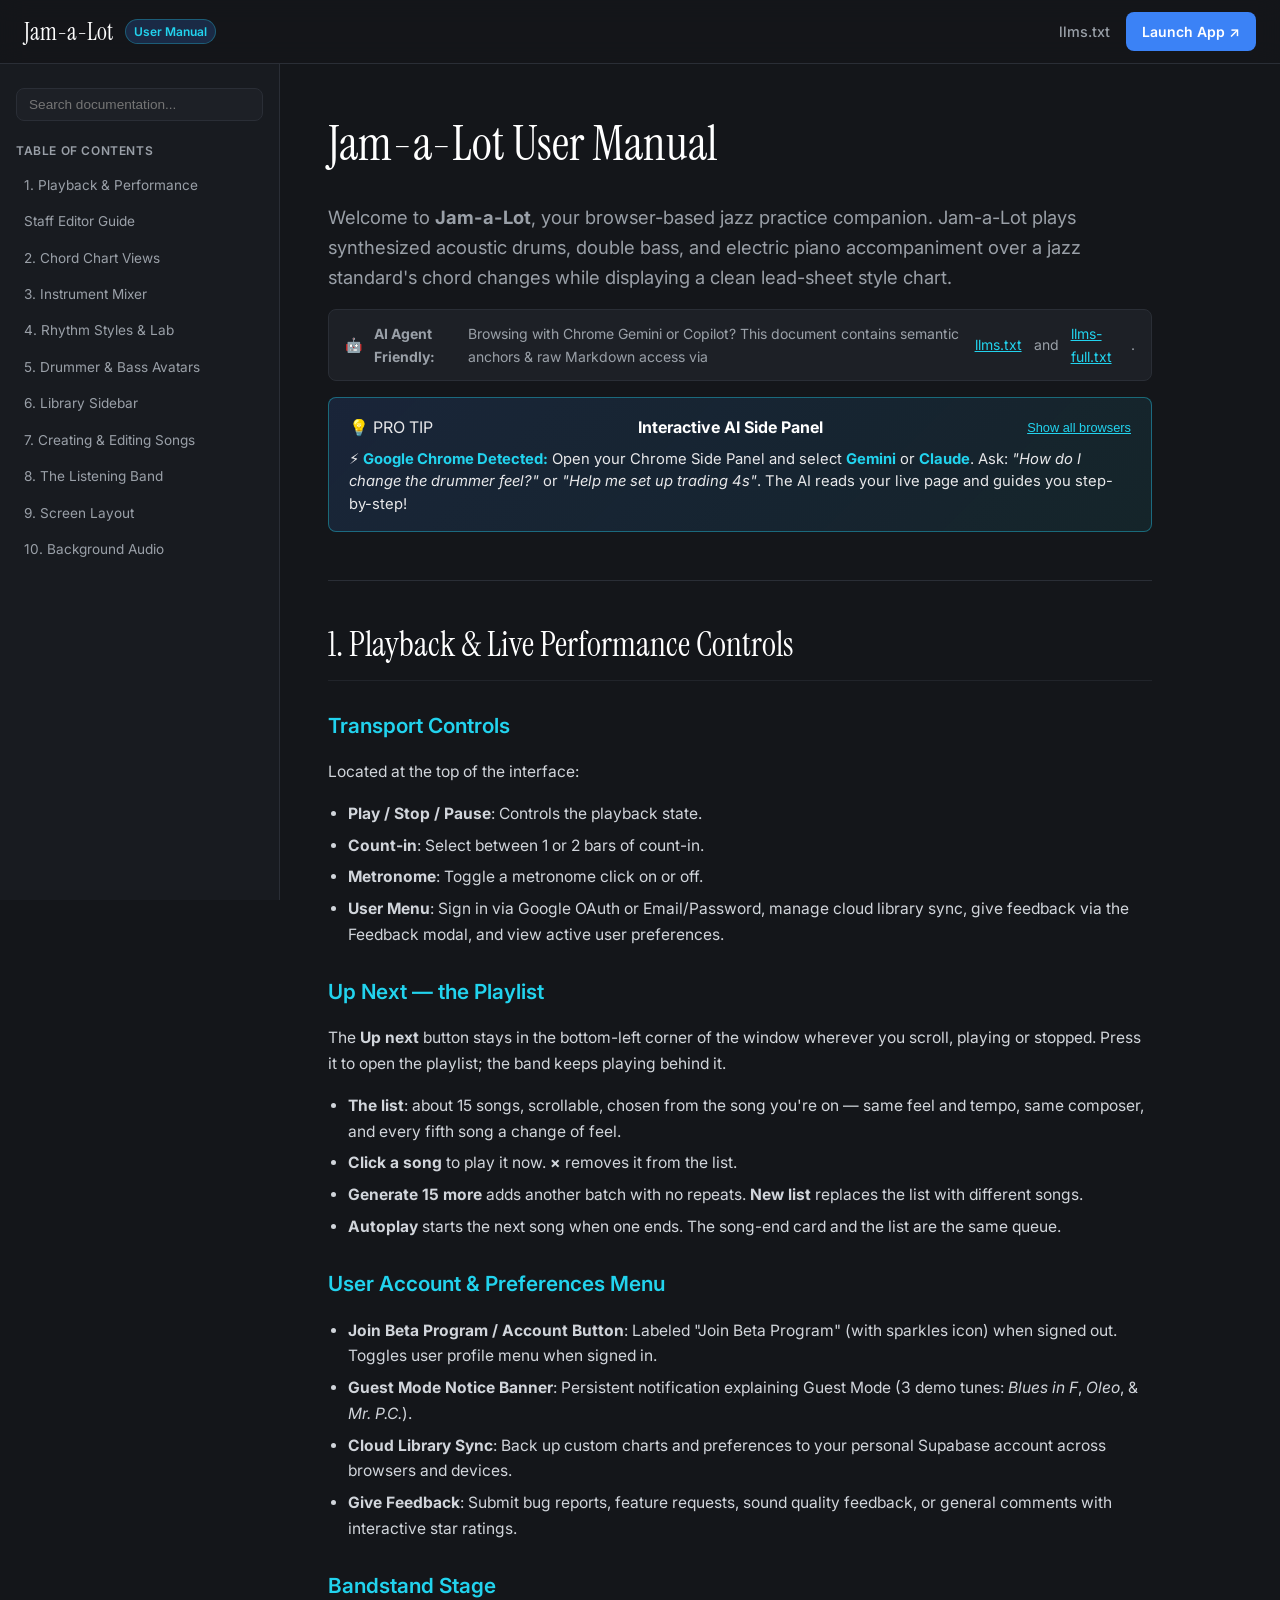
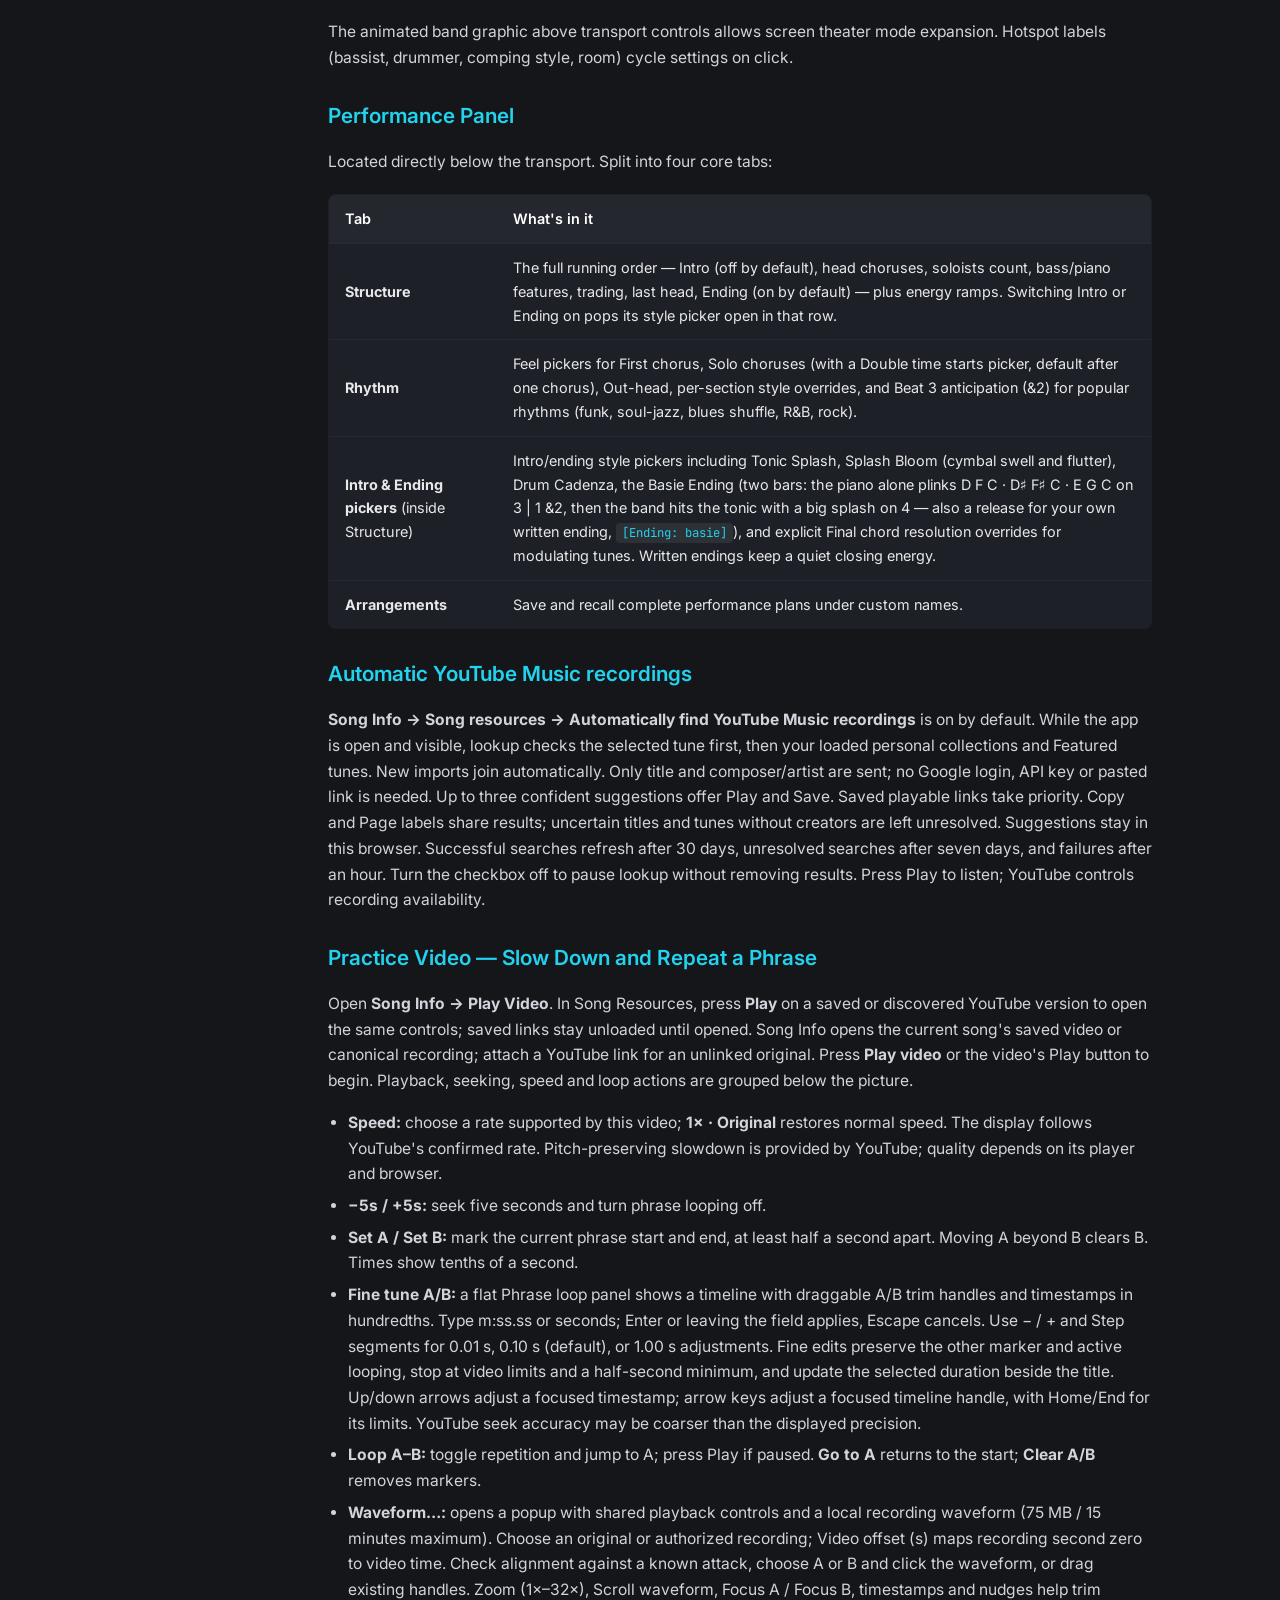
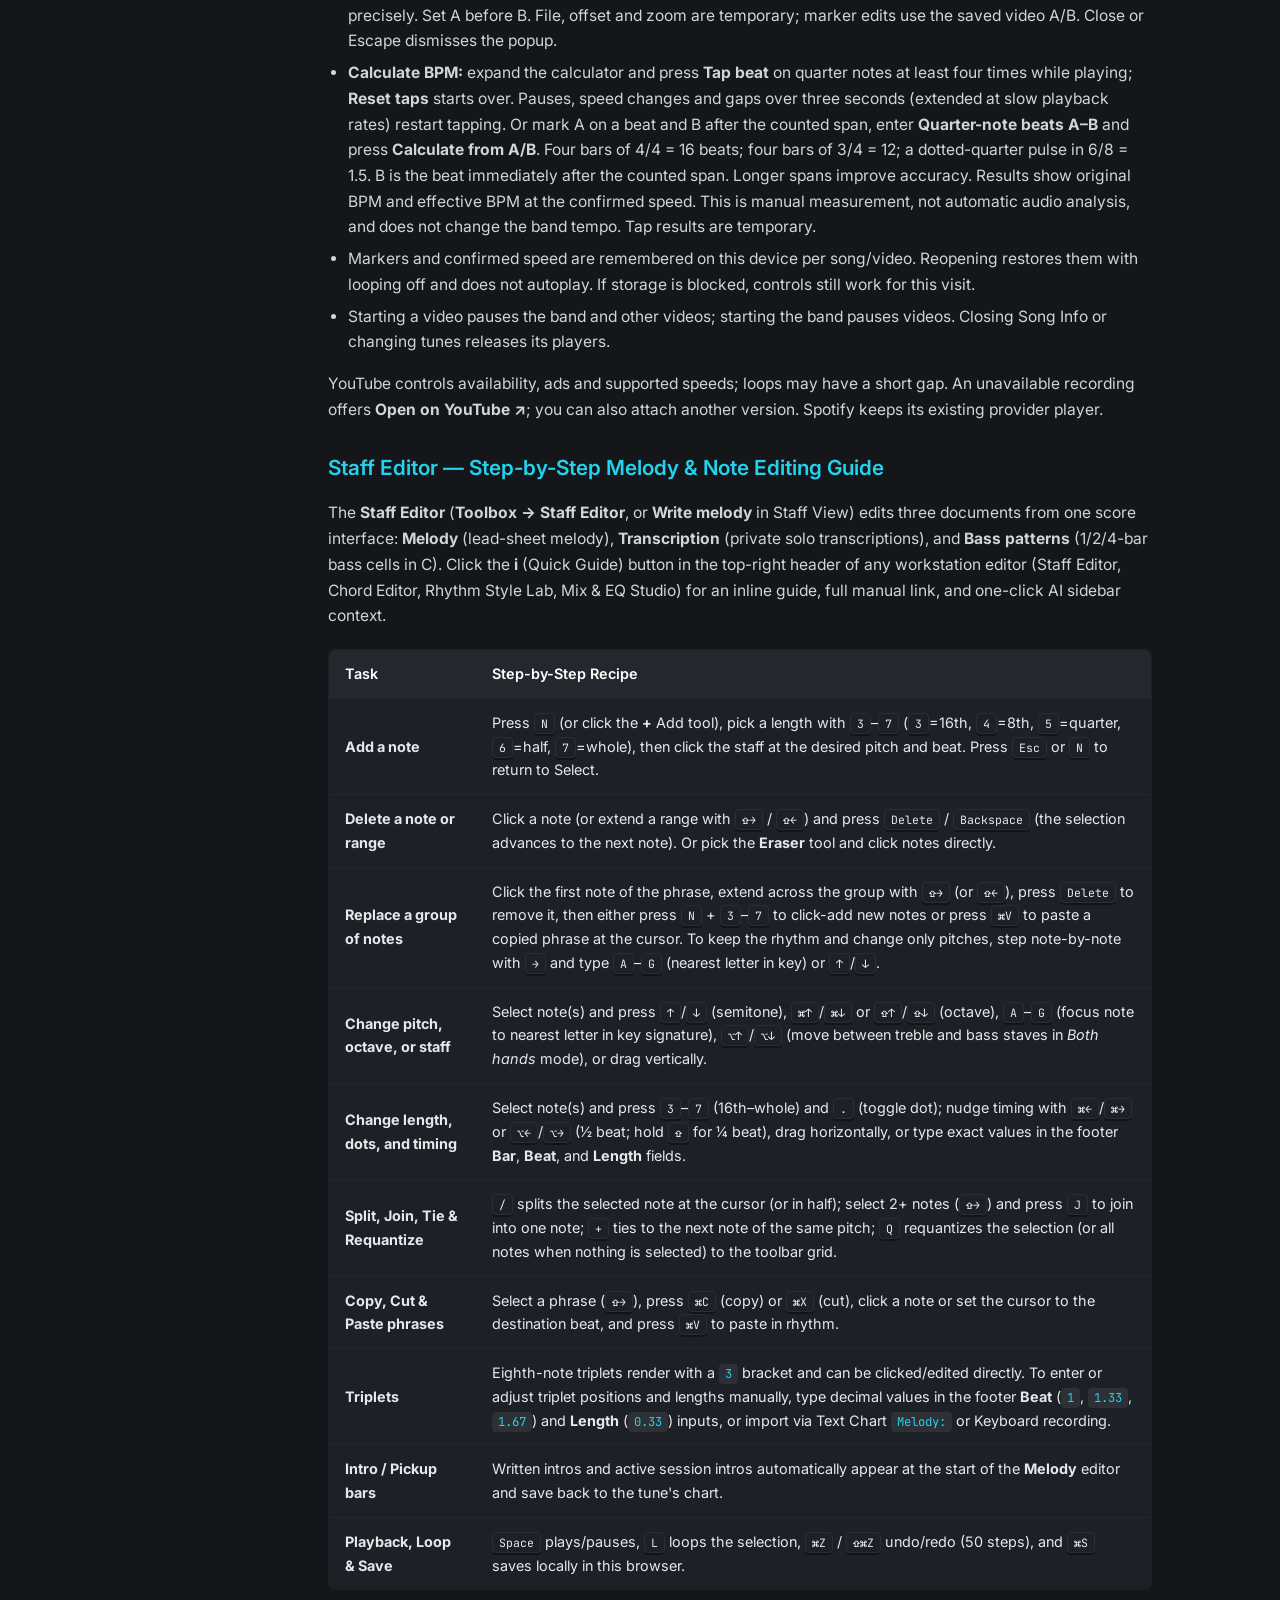
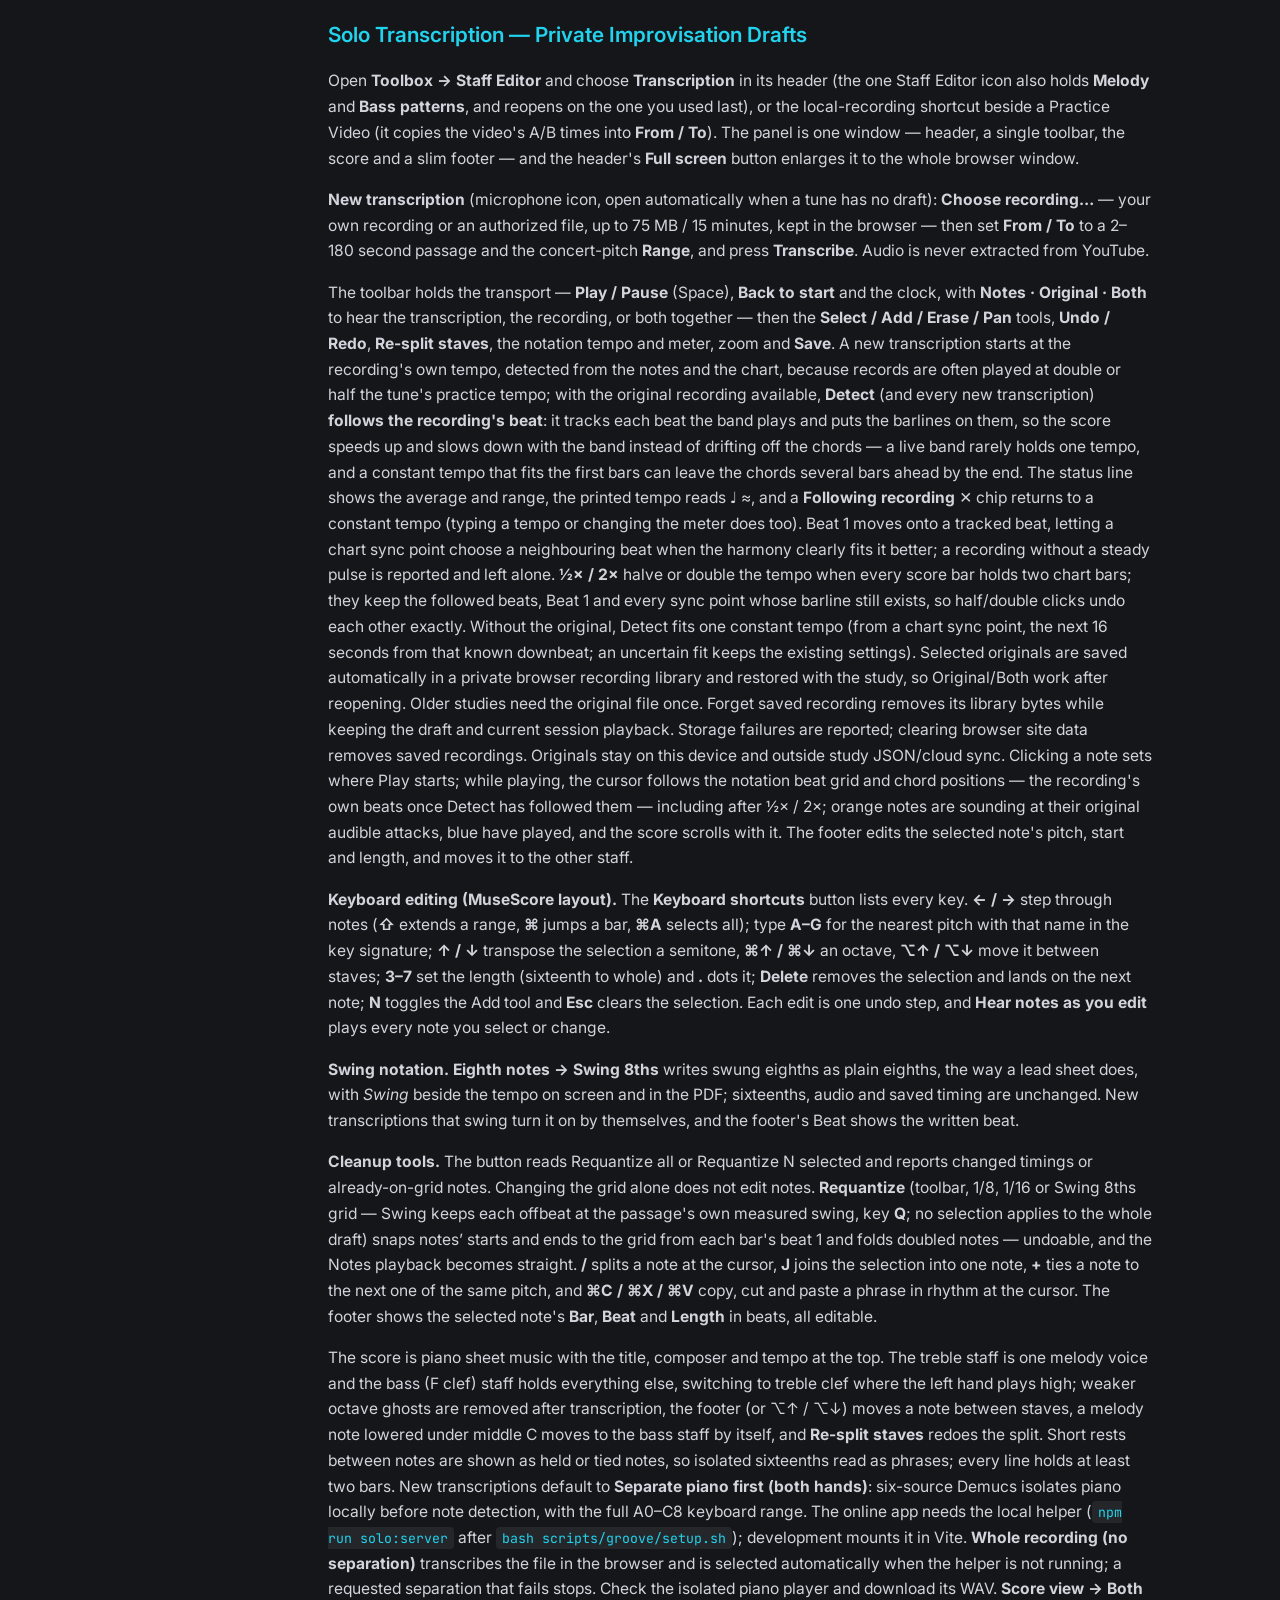
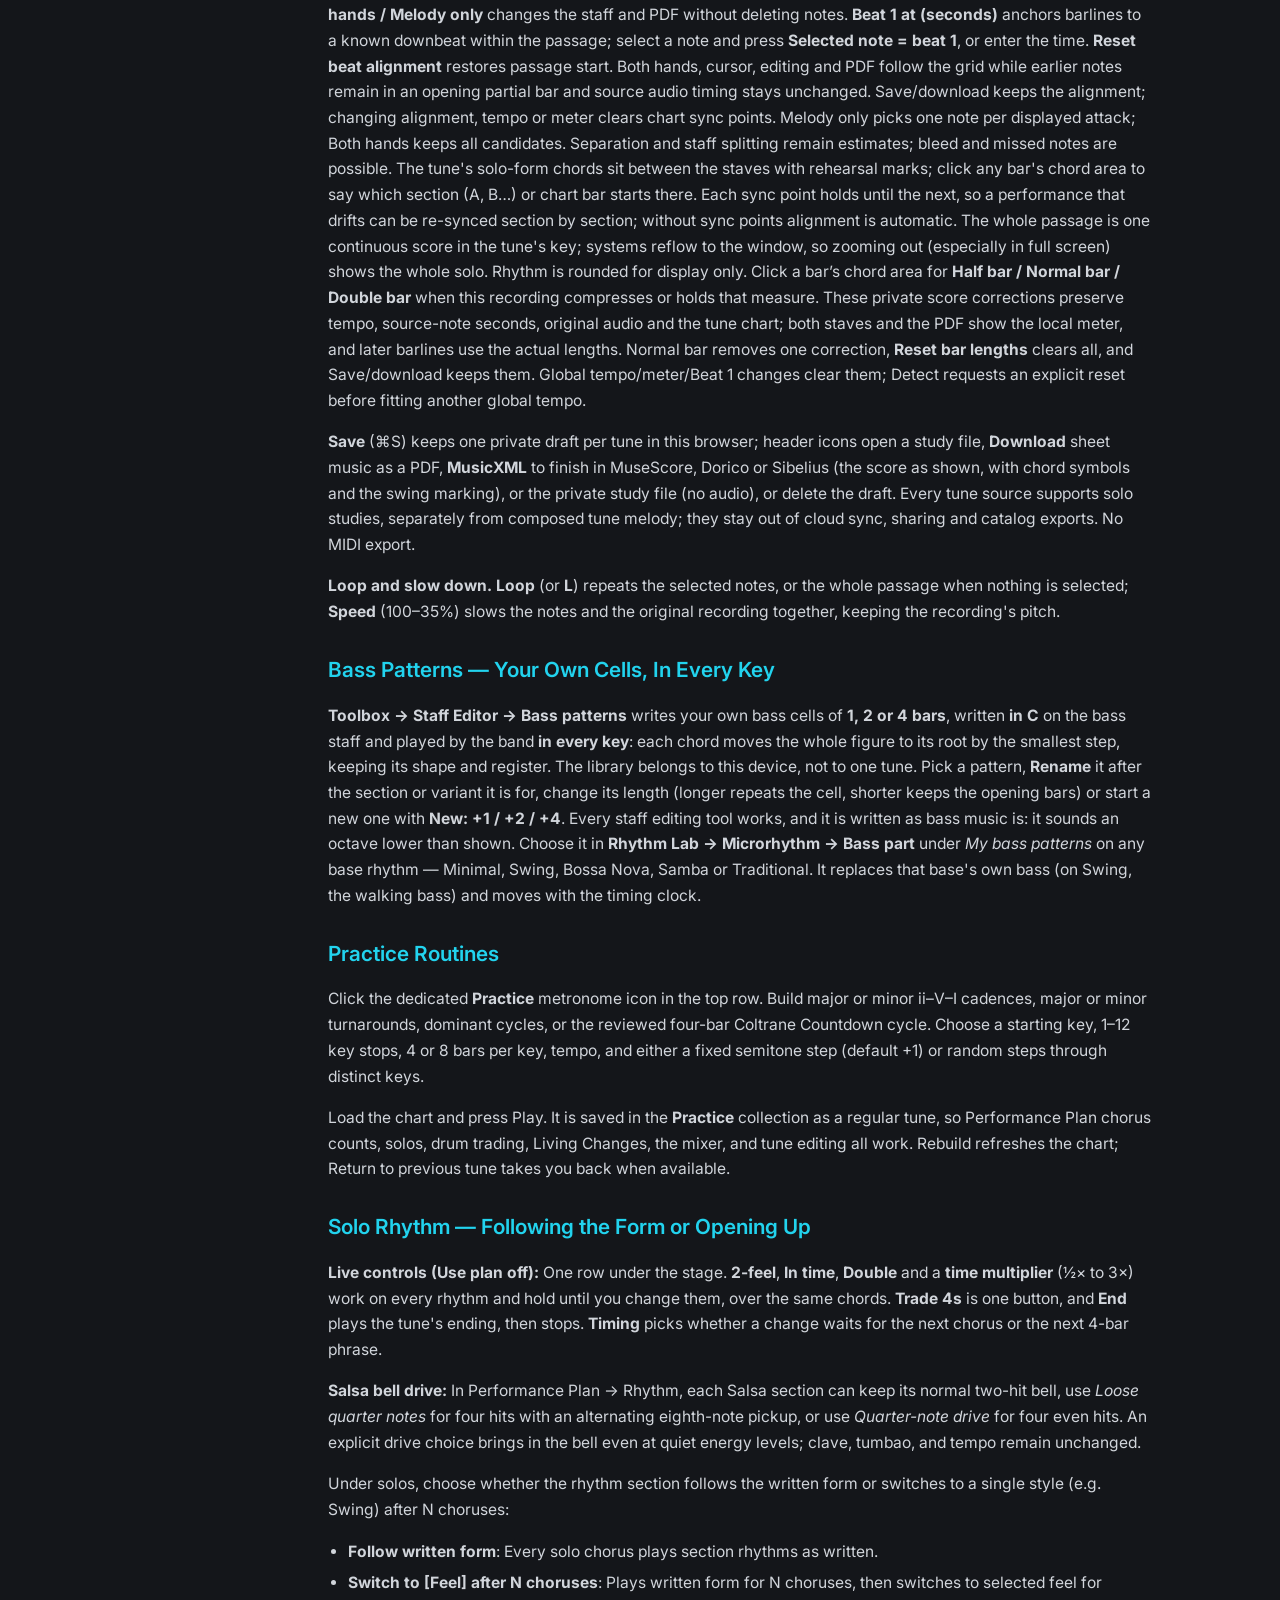
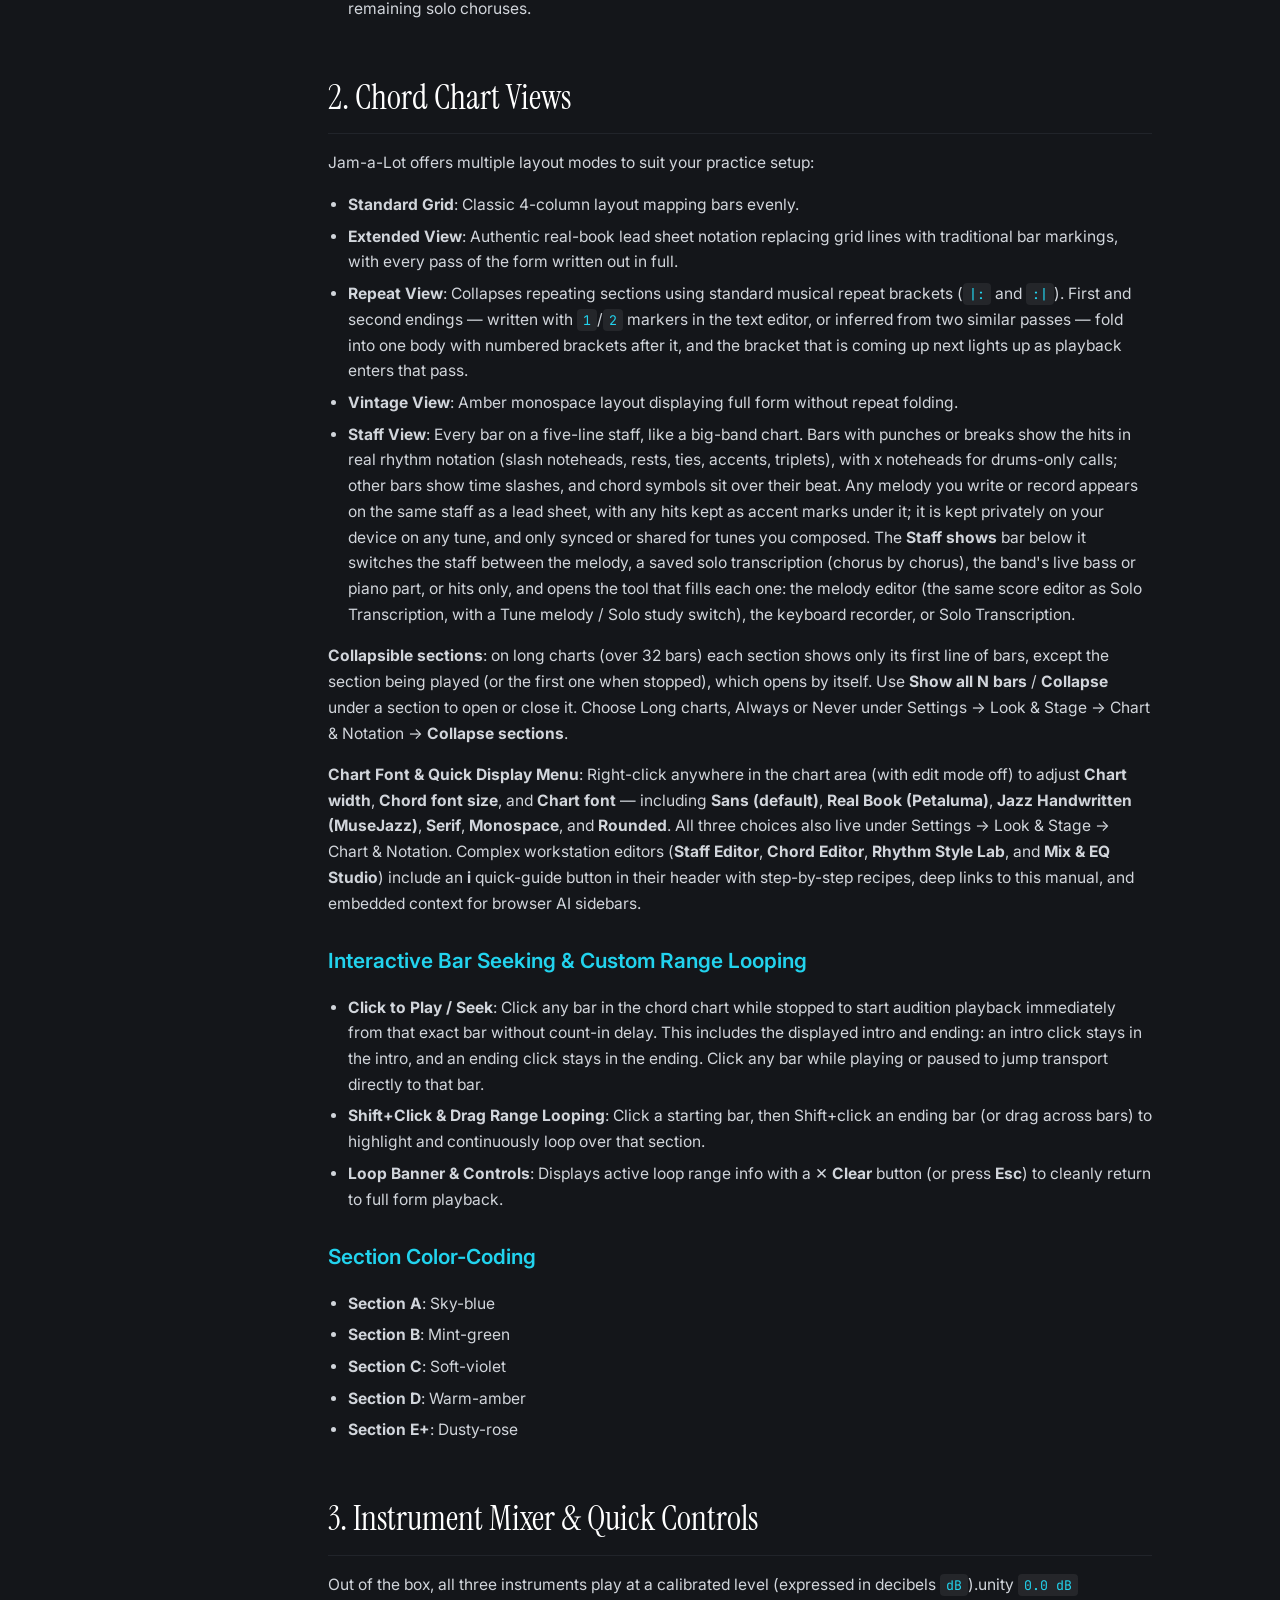
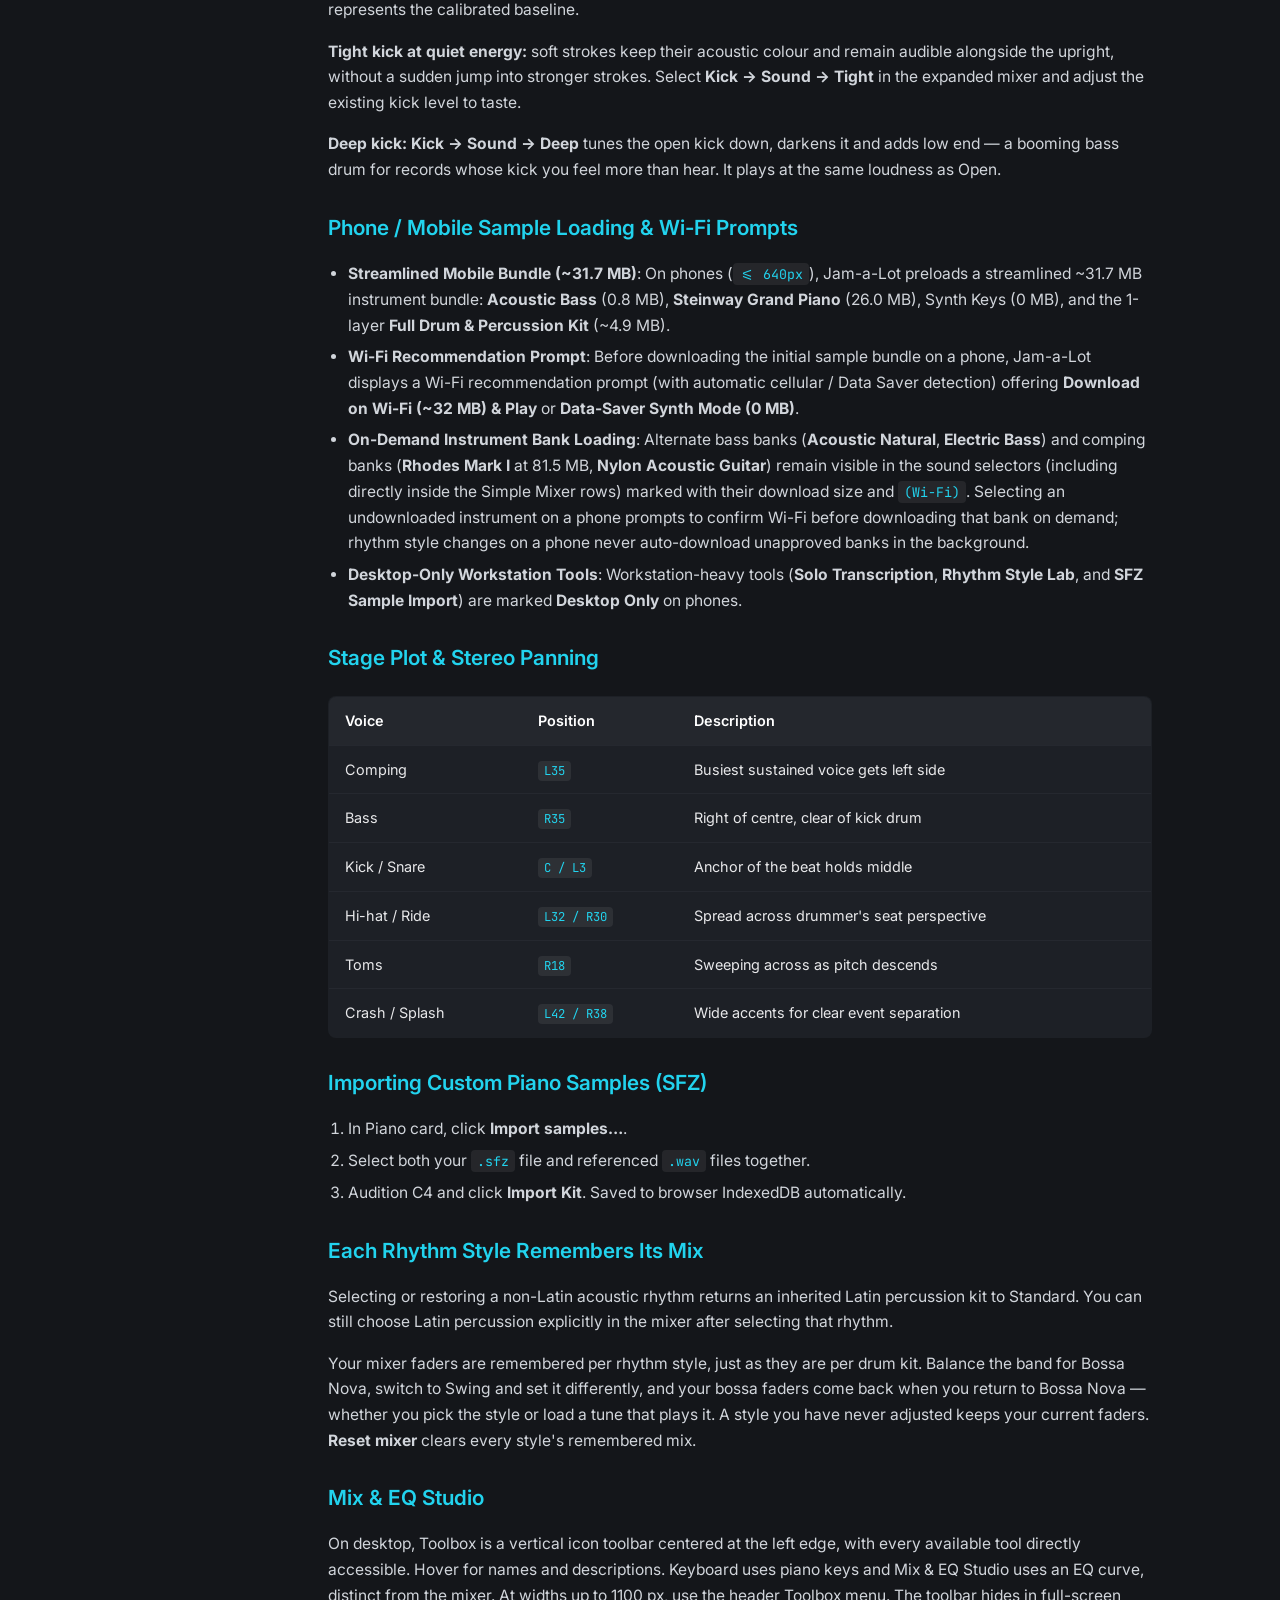
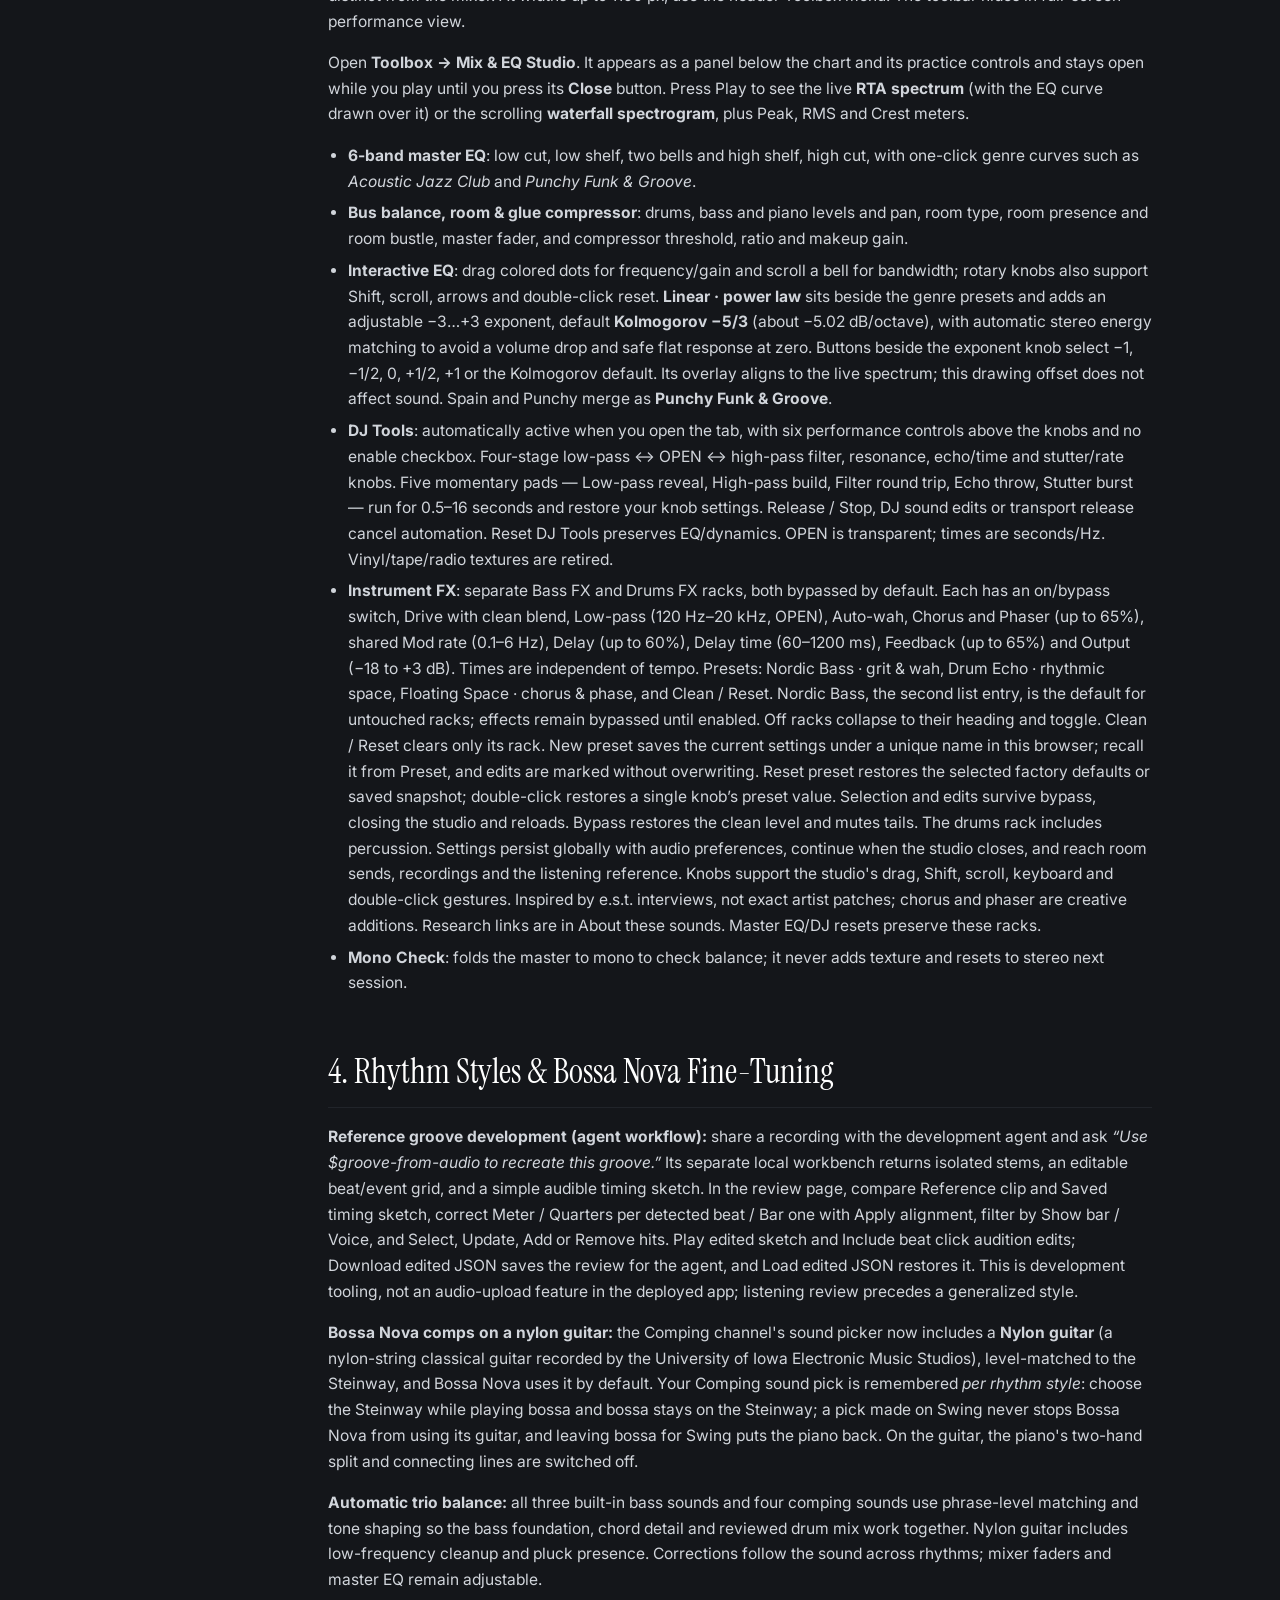
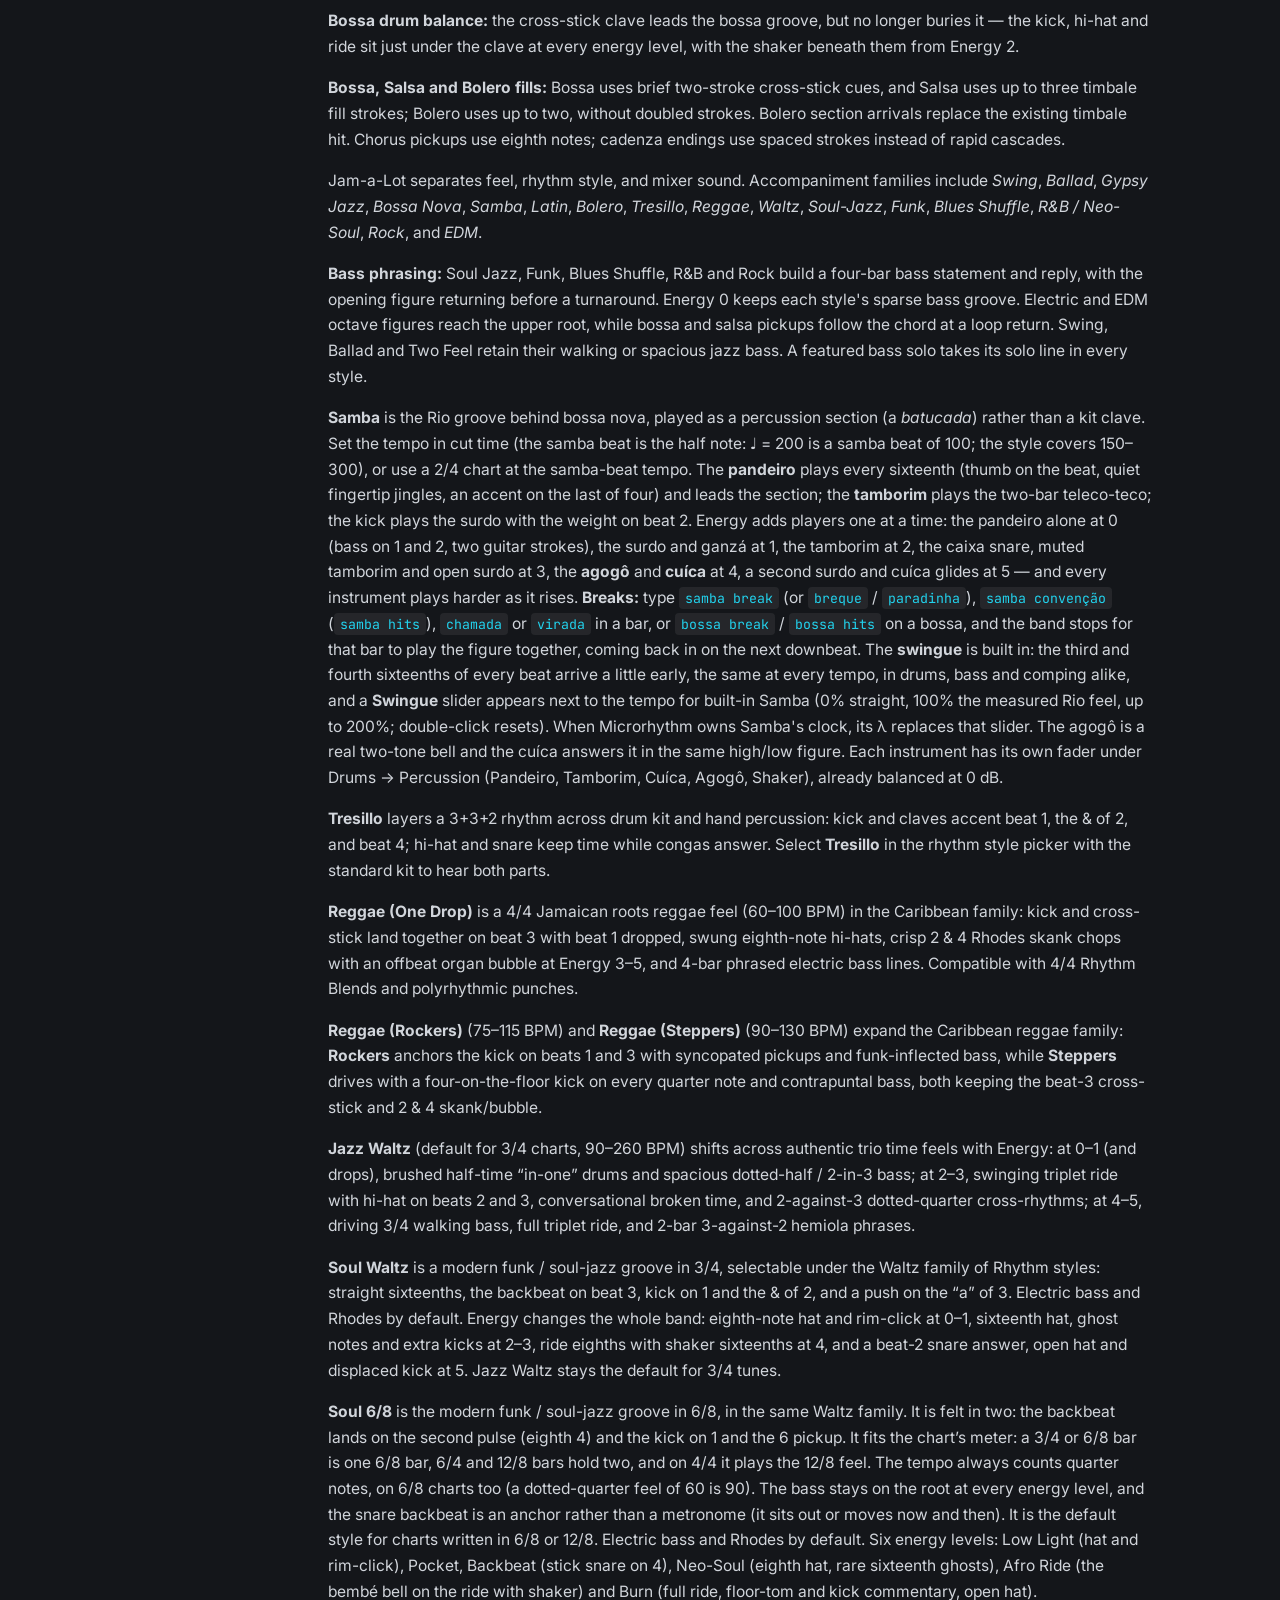
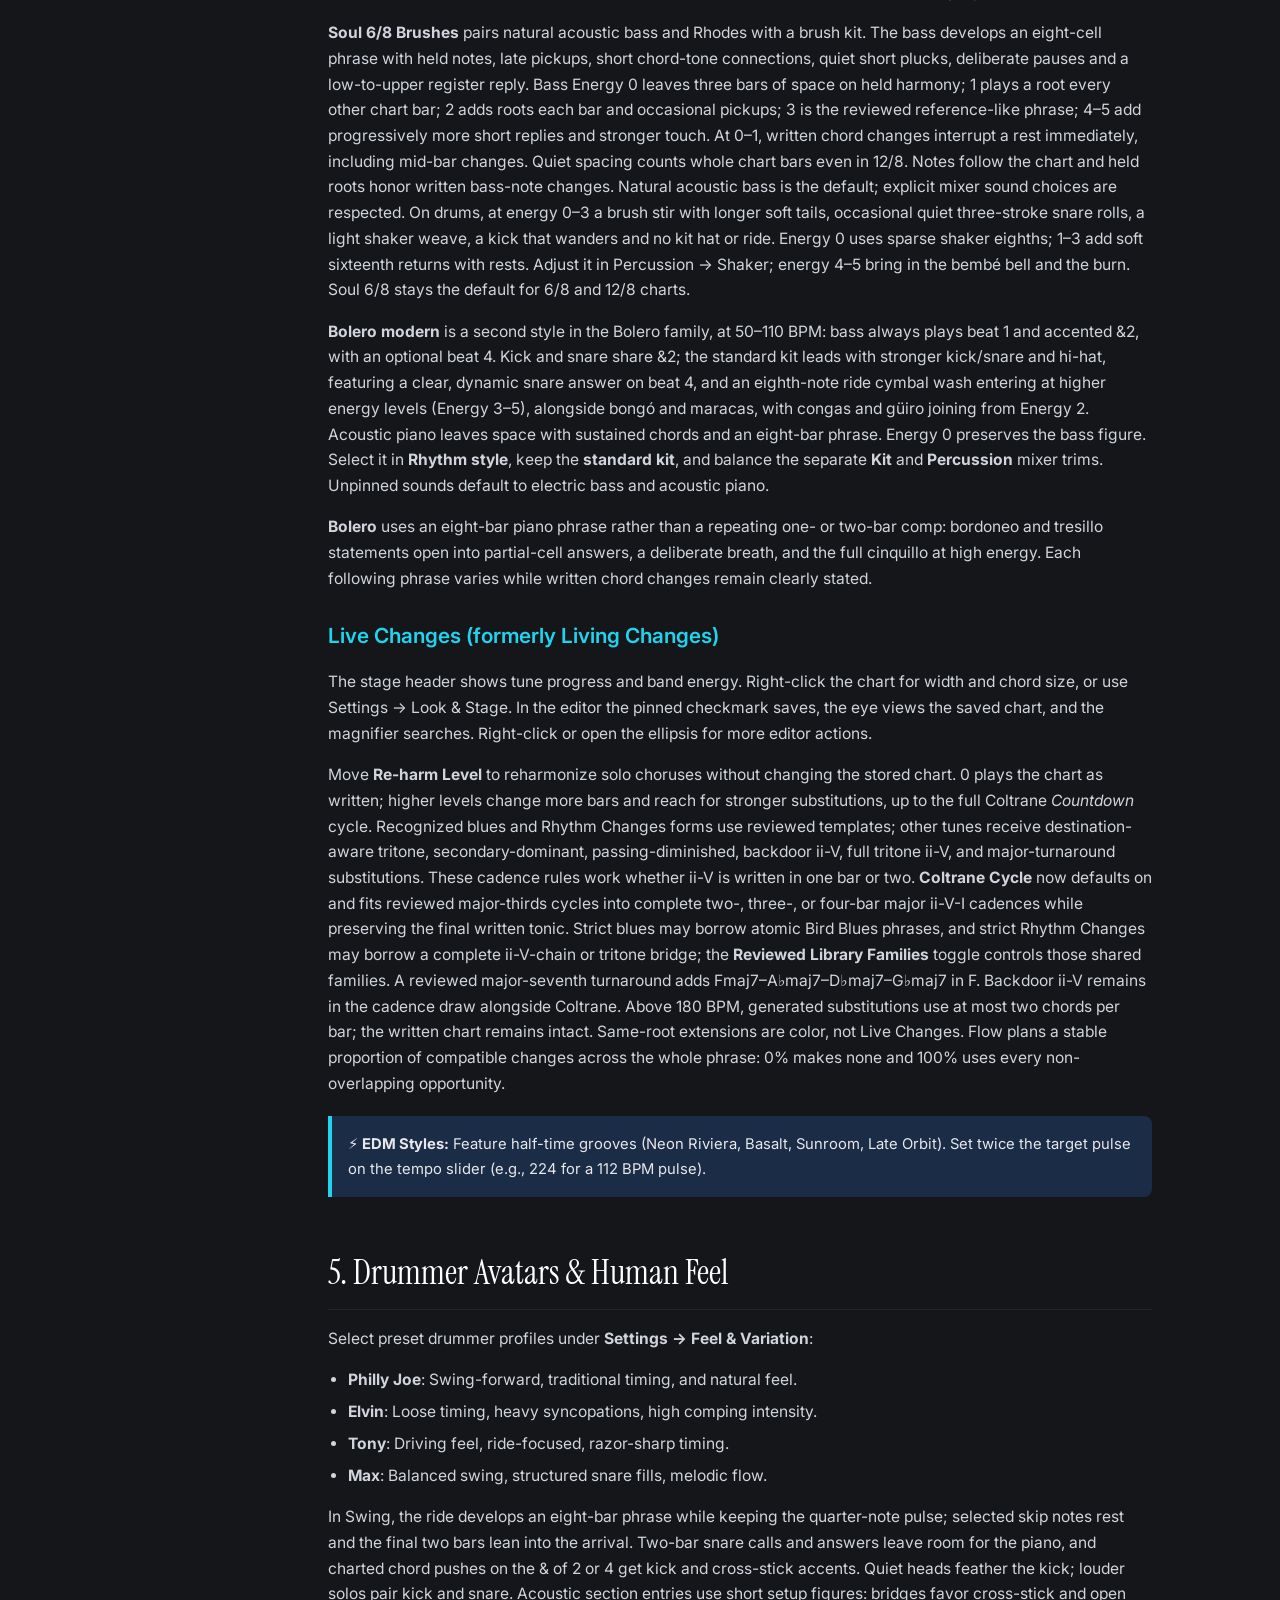
==== commit 2f6d5331: "Document upgraded energy-tiered Jazz Waltz in manual and llms.txt" ====
--- a/manual.html
+++ b/manual.html
@@ -694,6 +694,7 @@
         <p><strong>Tresillo</strong> layers a 3+3+2 rhythm across drum kit and hand percussion: kick and claves accent beat 1, the &amp; of 2, and beat 4; hi-hat and snare keep time while congas answer. Select <strong>Tresillo</strong> in the rhythm style picker with the standard kit to hear both parts.</p>
         <p><strong>Reggae (One Drop)</strong> is a 4/4 Jamaican roots reggae feel (60&ndash;100 BPM) in the Caribbean family: kick and cross-stick land together on beat 3 with beat 1 dropped, swung eighth-note hi-hats, crisp 2 &amp; 4 Rhodes skank chops with an offbeat organ bubble at Energy 3&ndash;5, and 4-bar phrased electric bass lines. Compatible with 4/4 Rhythm Blends and polyrhythmic punches.</p>
         <p><strong>Reggae (Rockers)</strong> (75&ndash;115 BPM) and <strong>Reggae (Steppers)</strong> (90&ndash;130 BPM) expand the Caribbean reggae family: <strong>Rockers</strong> anchors the kick on beats 1 and 3 with syncopated pickups and funk-inflected bass, while <strong>Steppers</strong> drives with a four-on-the-floor kick on every quarter note and contrapuntal bass, both keeping the beat-3 cross-stick and 2 &amp; 4 skank/bubble.</p>
+        <p><strong>Jazz Waltz</strong> (default for 3/4 charts, 90&ndash;260 BPM) shifts across authentic trio time feels with Energy: at 0&ndash;1 (and drops), brushed half-time &ldquo;in-one&rdquo; drums and spacious dotted-half / 2-in-3 bass; at 2&ndash;3, swinging triplet ride with hi-hat on beats 2 and 3, conversational broken time, and 2-against-3 dotted-quarter cross-rhythms; at 4&ndash;5, driving 3/4 walking bass, full triplet ride, and 2-bar 3-against-2 hemiola phrases.</p>
         <p><strong>Soul Waltz</strong> is a modern funk / soul-jazz groove in 3/4, selectable under the Waltz family of Rhythm styles: straight sixteenths, the backbeat on beat 3, kick on 1 and the &amp; of 2, and a push on the &ldquo;a&rdquo; of 3. Electric bass and Rhodes by default. Energy changes the whole band: eighth-note hat and rim-click at 0&ndash;1, sixteenth hat, ghost notes and extra kicks at 2&ndash;3, ride eighths with shaker sixteenths at 4, and a beat-2 snare answer, open hat and displaced kick at 5. Jazz Waltz stays the default for 3/4 tunes.</p>
         <p><strong>Soul 6/8</strong> is the modern funk / soul-jazz groove in 6/8, in the same Waltz family. It is felt in two: the backbeat lands on the second pulse (eighth 4) and the kick on 1 and the 6 pickup. It fits the chart&rsquo;s meter: a 3/4 or 6/8 bar is one 6/8 bar, 6/4 and 12/8 bars hold two, and on 4/4 it plays the 12/8 feel. The tempo always counts quarter notes, on 6/8 charts too (a dotted-quarter feel of 60 is 90). The bass stays on the root at every energy level, and the snare backbeat is an anchor rather than a metronome (it sits out or moves now and then). It is the default style for charts written in 6/8 or 12/8. Electric bass and Rhodes by default. Six energy levels: Low Light (hat and rim-click), Pocket, Backbeat (stick snare on 4), Neo-Soul (eighth hat, rare sixteenth ghosts), Afro Ride (the bemb&eacute; bell on the ride with shaker) and Burn (full ride, floor-tom and kick commentary, open hat).</p>
         <p><strong>Soul 6/8 Brushes</strong> pairs natural acoustic bass and Rhodes with a brush kit. The bass develops an eight-cell phrase with held notes, late pickups, short chord-tone connections, quiet short plucks, deliberate pauses and a low-to-upper register reply. Bass Energy 0 leaves three bars of space on held harmony; 1 plays a root every other chart bar; 2 adds roots each bar and occasional pickups; 3 is the reviewed reference-like phrase; 4&ndash;5 add progressively more short replies and stronger touch. At 0&ndash;1, written chord changes interrupt a rest immediately, including mid-bar changes. Quiet spacing counts whole chart bars even in 12/8. Notes follow the chart and held roots honor written bass-note changes. Natural acoustic bass is the default; explicit mixer sound choices are respected. On drums, at energy 0&ndash;3 a brush stir with longer soft tails, occasional quiet three-stroke snare rolls, a light shaker weave, a kick that wanders and no kit hat or ride. Energy 0 uses sparse shaker eighths; 1&ndash;3 add soft sixteenth returns with rests. Adjust it in Percussion &rarr; Shaker; energy 4&ndash;5 bring in the bemb&eacute; bell and the burn. Soul 6/8 stays the default for 6/8 and 12/8 charts.</p>
@@ -834,8 +835,8 @@
       <section id="listening-band">
         <h2>8. The Listening Band (Microphone Input)</h2>
         <h3>Listen-First Trio Companion (no preset tune)</h3>
-        <p>With the band stopped and listening armed, press <strong>Listen to my piano</strong> and play steady chords. The trio listens for <strong>at least 10 seconds</strong> of audible musical span and elapsed capture time before joining without a count-in, tries the full detected progression first (falling back to supported recent harmony labelled <strong>First guess</strong> only when unclear), and silences the generated piano so bass and drums accompany you across four ranked styles (<strong>Best Match</strong>, <strong>Alternative Pocket</strong>, <strong>Lock to Your Piano</strong>, or <strong>50/50 Blend</strong>).</p>
-        <p>While the trio plays, bar memory syncs to the band's real bar clock with scheduled-bass harmonic bleed masking (plus optional zero-bleed <strong>Web MIDI</strong> input: <strong>Mic</strong> / <strong>MIDI</strong> / <strong>Both</strong>), supporting jazz extensions, 3–7 guide-tone shells, and rootless voicings. Remembered sections (up to 128 bars / 32 phrases, session-only) evolve live on the main chart into <strong>A / A' / B / C</strong> sections instead of collapsing to a single chord, and recognize <strong>major blues</strong>, <strong>minor blues</strong>, <strong>rhythm changes</strong>, <strong>circle of fifths</strong>, and <strong>modal A–B</strong> forms. A translucent <strong>Next 4</strong> preview line appears right below the active chart (with Accept / <kbd>Enter</kbd>, Cycle ↻, and Dismiss ✕) powered by Factor Oracle memory recall, form scenarios, and a functional jazz composer. Compact controls with rich tooltips let you choose <strong>Agency</strong> (<strong>Follow</strong> · <strong>Play-lock</strong> hands-free · <strong>Co-lead</strong>), <strong>Harmony</strong> (<strong>Classic</strong> · <strong>Jazz</strong> · <strong>Modern</strong>), and <strong>Form</strong> (<strong>Loop</strong> · <strong>Open</strong>), plus clickable section chips, <strong>Lock</strong>, and <strong>Save</strong> to User Tunes. Both bass and drums react symmetrically: bass adapts walking density to your busyness, alternates phrase-gap melodic answers with the drummer, locks onto repeated rhythmic figures, and walks into upcoming sections, while drums couple comping hits to your live piano attacks and echo your closing figures.</p>
+        <p>With the band stopped and listening armed (or with <strong>Input → MIDI</strong> using a USB/Bluetooth MIDI keyboard), press <strong>Listen to my piano</strong> and play steady chords — or press <strong>Listening Tape</strong> to open an indefinite continuous chord &amp; BPM time-series inspector (no 16-second timeout) showing live chord, pitch classes, top voiced note, register zone, rolling &amp; instant BPM with sparkline, an <strong>8-Chord Phrase Window</strong> (with <strong>Jam on 8 Chords</strong>, <strong>Clear 8</strong>, and <strong>Copy JSON</strong>), and a chronological chord-change log. From the first notes, a <strong>Live Hearing</strong> banner above the chart (and a compact readout in the panel) displays the chord currently recognized, live BPM, confidence meter, detected pitch classes (e.g. <code>D · F · A · C</code>), highest note, and recent chord trail. In <strong>Listen to my piano</strong>, the trio listens for <strong>at least 10 seconds</strong> of audible or MIDI musical span and elapsed capture time before joining without a count-in, and silences the generated piano so bass and drums accompany you across four ranked styles (<strong>Best Match</strong>, <strong>Alternative Pocket</strong>, <strong>Lock to Your Piano</strong>, or <strong>50/50 Blend</strong>).</p>
+        <p>After locking in, Listen-First <strong>keeps listening continuously</strong> as the band replays your bars (syncing to the real bar clock with scheduled-bass bleed masking plus optional zero-bleed <strong>Web MIDI</strong>: <strong>Mic</strong> / <strong>MIDI</strong> / <strong>Both</strong>). With <strong>Edit chords</strong> enabled (on by default when unlocked), playing a different chord cleanly on any replayed bar updates that bar in place on the chart without duplicating sections or interrupting playback. Below the active chart (and live inside <strong>Listening Tape</strong> once 4+ chords are captured), Jam-a-Lot displays your session harmonic story pill (e.g. <code>Home F · B (Bb)</code>) and <strong>3 history-coherent 4-bar choices</strong> simultaneously across <strong>Episodic Recall / Sequence</strong> (returning to your 4- or 8-bar <code>A</code>/<code>B</code> sections, Factor Oracle recall, or whole-step <code>ii–V–I</code> sequences), <strong>Cadential Completion</strong> (resolving open tension or turning a bridge back to your Home Key), and <strong>Contrast / Departure</strong> (new harmonic planes matching your 1- vs. 2-chords/bar density), each with a plain-language reason and a guaranteed unique <strong>hands-free arpeggio cue</strong> (e.g. <code>♪ Arpeggiate E7: E – G# – B – D</code>). Outlining a choice's arpeggio (ascending or descending, on mic or MIDI) lights its note pills live and commits that choice hands-free without touching buttons (a crisp Beat-4 <code>4–&amp;</code> double-hit or clean opening chord on bar 4 also selects it; click or keys <kbd>1</kbd>–<kbd>3</kbd> remain optional fallbacks). Hands-free bandleader cues also let you steer energy and breaks without leaving the keyboard: a high <code>C6+</code> 3-note climb or bell/octave hit nudges band energy up, a low <code>&le;Bb1</code> fifth/octave bass drop pulls energy down, and 3 quarter-note chord hits (<code>1–2–3–rest</code>) on bar 4 trigger a 1-bar solo stop-time break. With <strong>Groove switch</strong> enabled, you can also switch rhythm feels mid-tune (<strong>Swing</strong> · <strong>Bossa</strong> · <strong>Funk</strong> · <strong>Ballad</strong> · <strong>2-Feel</strong>) simply by changing how you comp across 2 consecutive bars—the drummer plays a setup fill and lands in the new groove on the next 4-bar downbeat. Compact controls choose <strong>Agency</strong> (<strong>Follow</strong> · <strong>Hands-free</strong> · <strong>Co-lead</strong>), <strong>Harmony</strong> (<strong>Classic</strong> · <strong>Jazz</strong> · <strong>Modern</strong>), and <strong>Form</strong> (<strong>Loop</strong> · <strong>Open</strong>), plus <strong>Edit chords</strong>, section chips, <strong>Lock</strong> (freeze chords for free soloing), and <strong>Save</strong> to User Tunes. Both bass and drums react symmetrically: bass adapts walking density, alternates phrase-gap answers with the drummer, locks onto repeated figures, and walks into upcoming sections, while drums couple comping hits to your live attacks and echo closing figures.</p>
         <h3>Live recording</h3>
         <p>Start listening, then <strong>Record live take</strong>. <strong>Capture clean band too</strong> is on by default: it prepares the band without starting playback and captures the actual stereo band separately from the mic. Turn it off for mic-only recording. Stop recording or stop listening to finish; band transport stops and closing the panel leave capture running, up to ten minutes.</p>
         <p>After stopping, set <strong>Mic level</strong> and <strong>Band level</strong> (both default to 0 dB; −60 dB is Off). <strong>Listen to</strong> auditions Applied mix, Clean band only or Raw mic only; original tracks bypass recording mix controls. Switching pauses and retains the playhead where possible. With speakers, try <strong>Reduce mic bass spill</strong> at 6 dB: an optional 0–18 dB cut around 180 Hz on the mic only, off by default and available only with a band track. It also reduces low piano notes, so lower it if the piano loses body. The clean band is never filtered by recording EQ. Optionally enable <strong>Mic clarity EQ</strong> (rumble cut, reduced low-mid mud, added high-frequency presence; off by default), and adjust <strong>Band timing</strong> up to ±500 ms (positive moves the band later). Press <strong>Apply mix</strong> to update playback and <strong>Download mix WAV</strong>. Mix sample peaks are kept at −1 dBFS by reducing level when needed; quiet takes are never automatically boosted. Preview pauses the live band; starting the band pauses preview.</p>
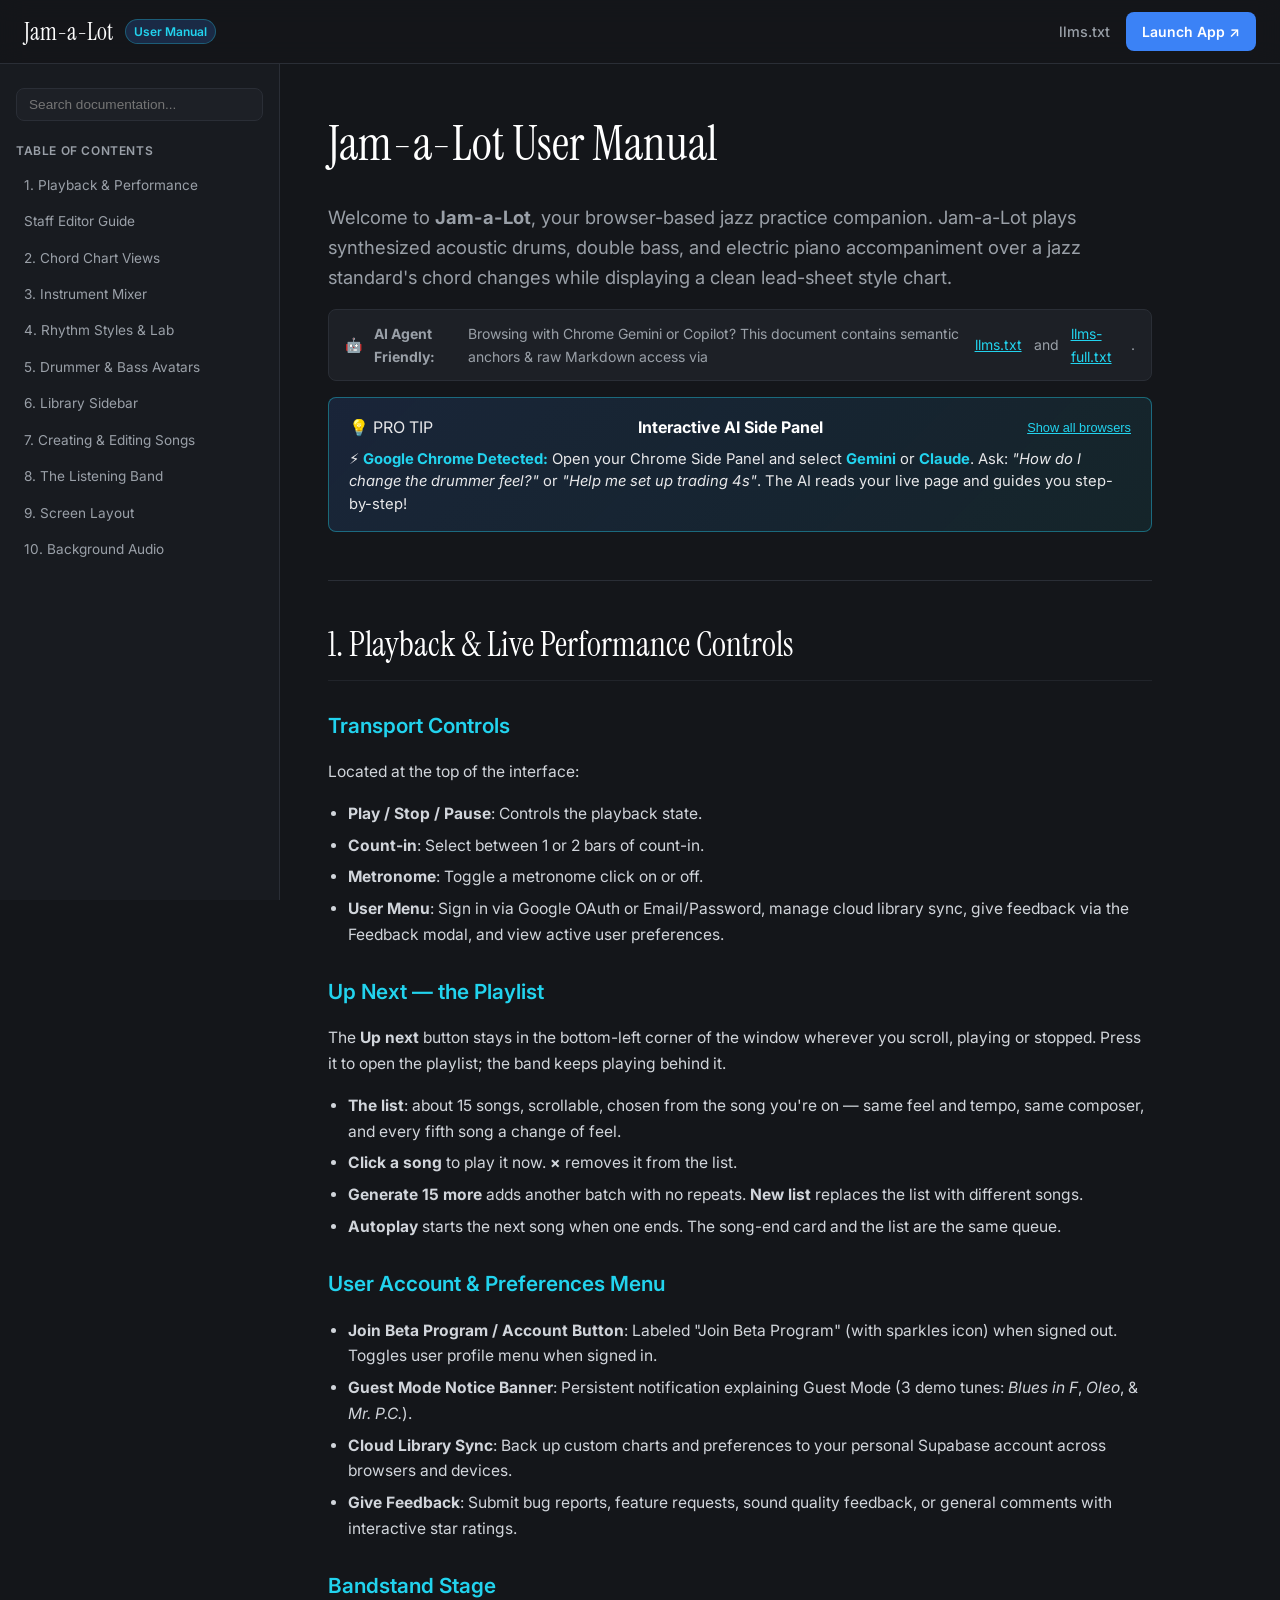
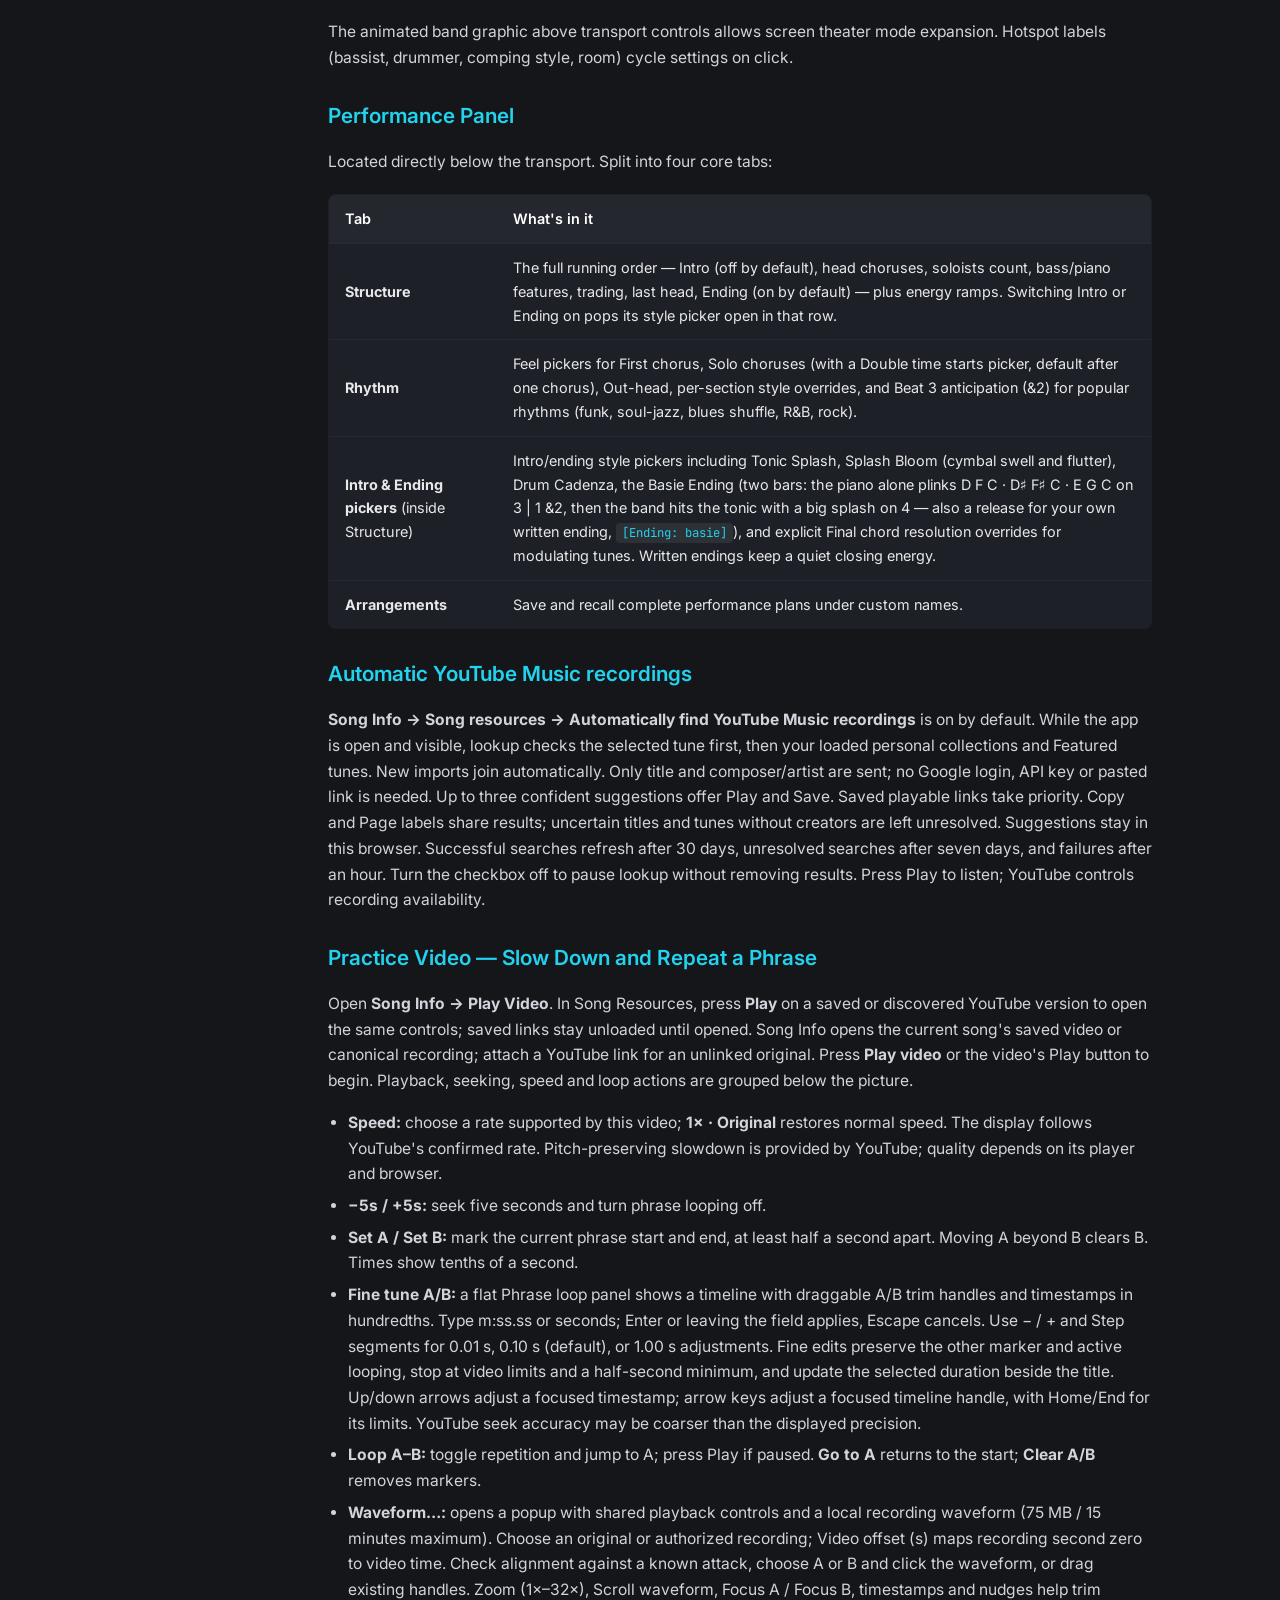
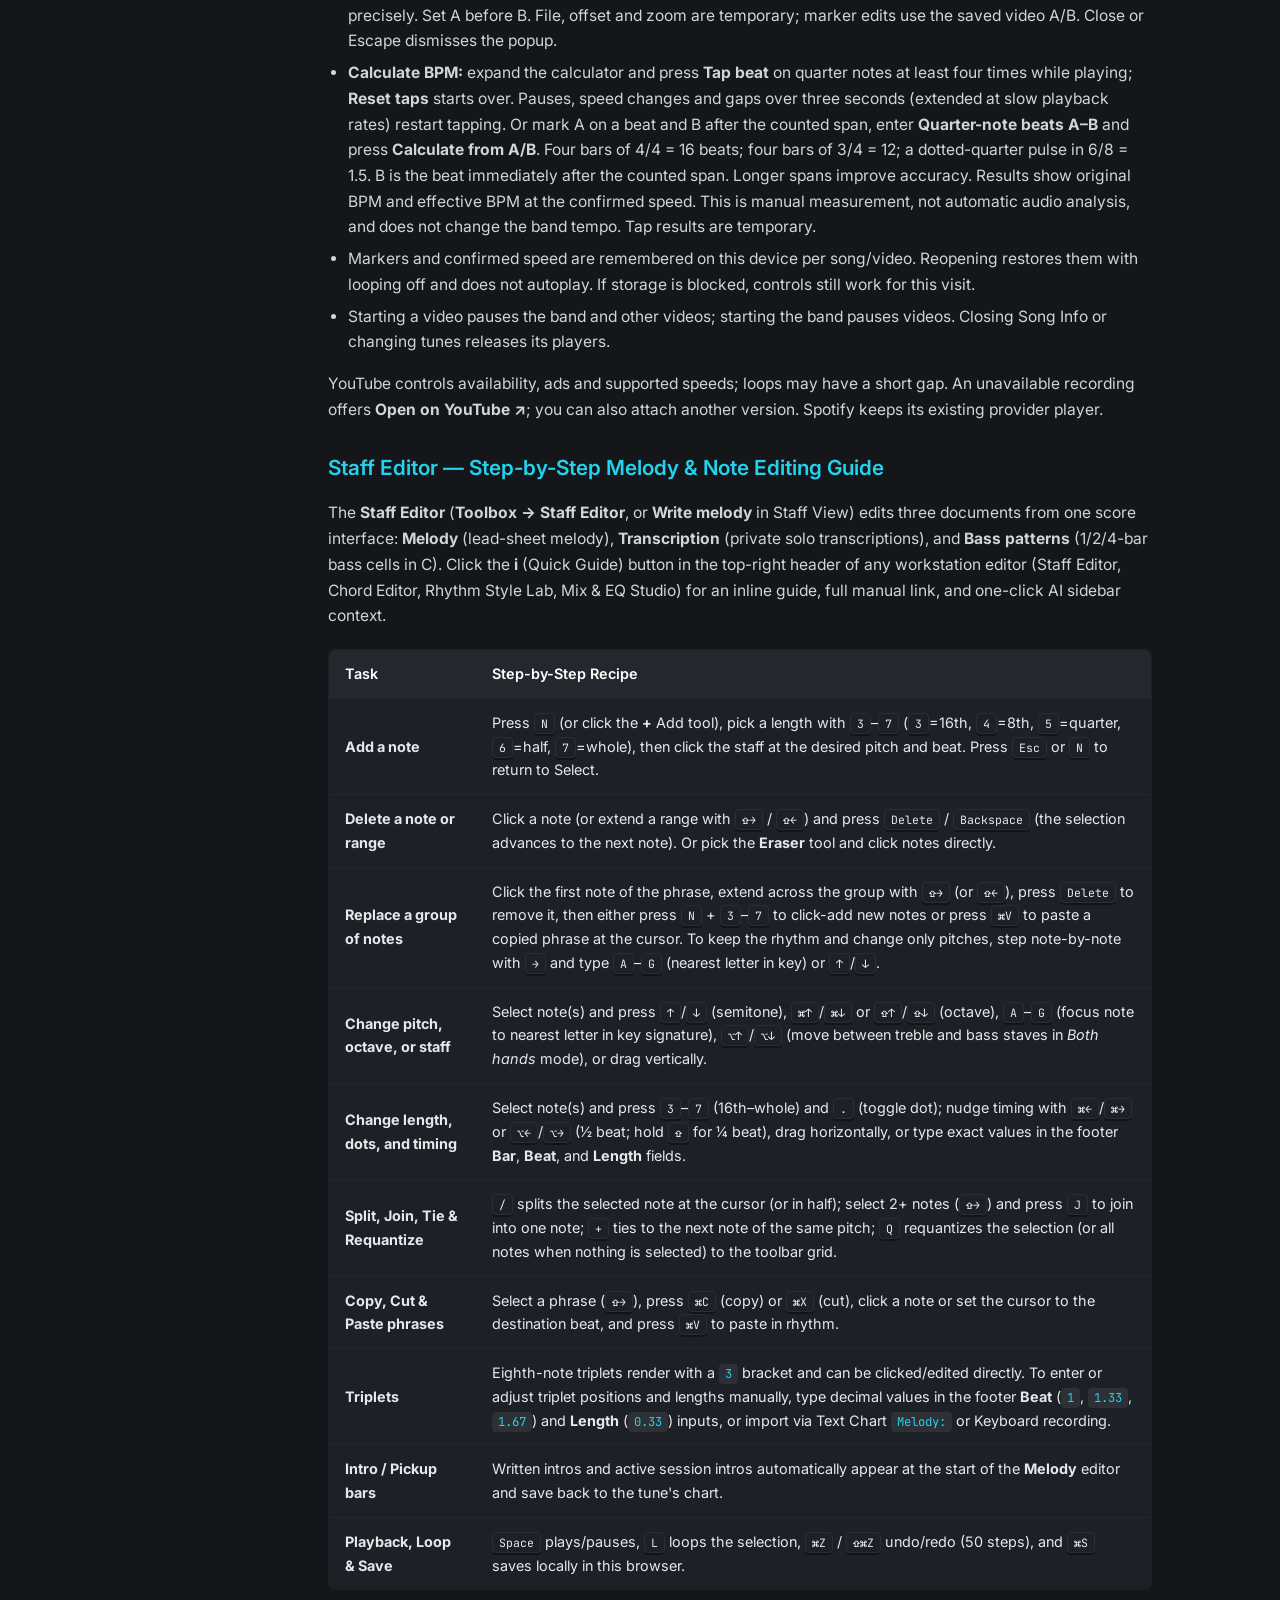
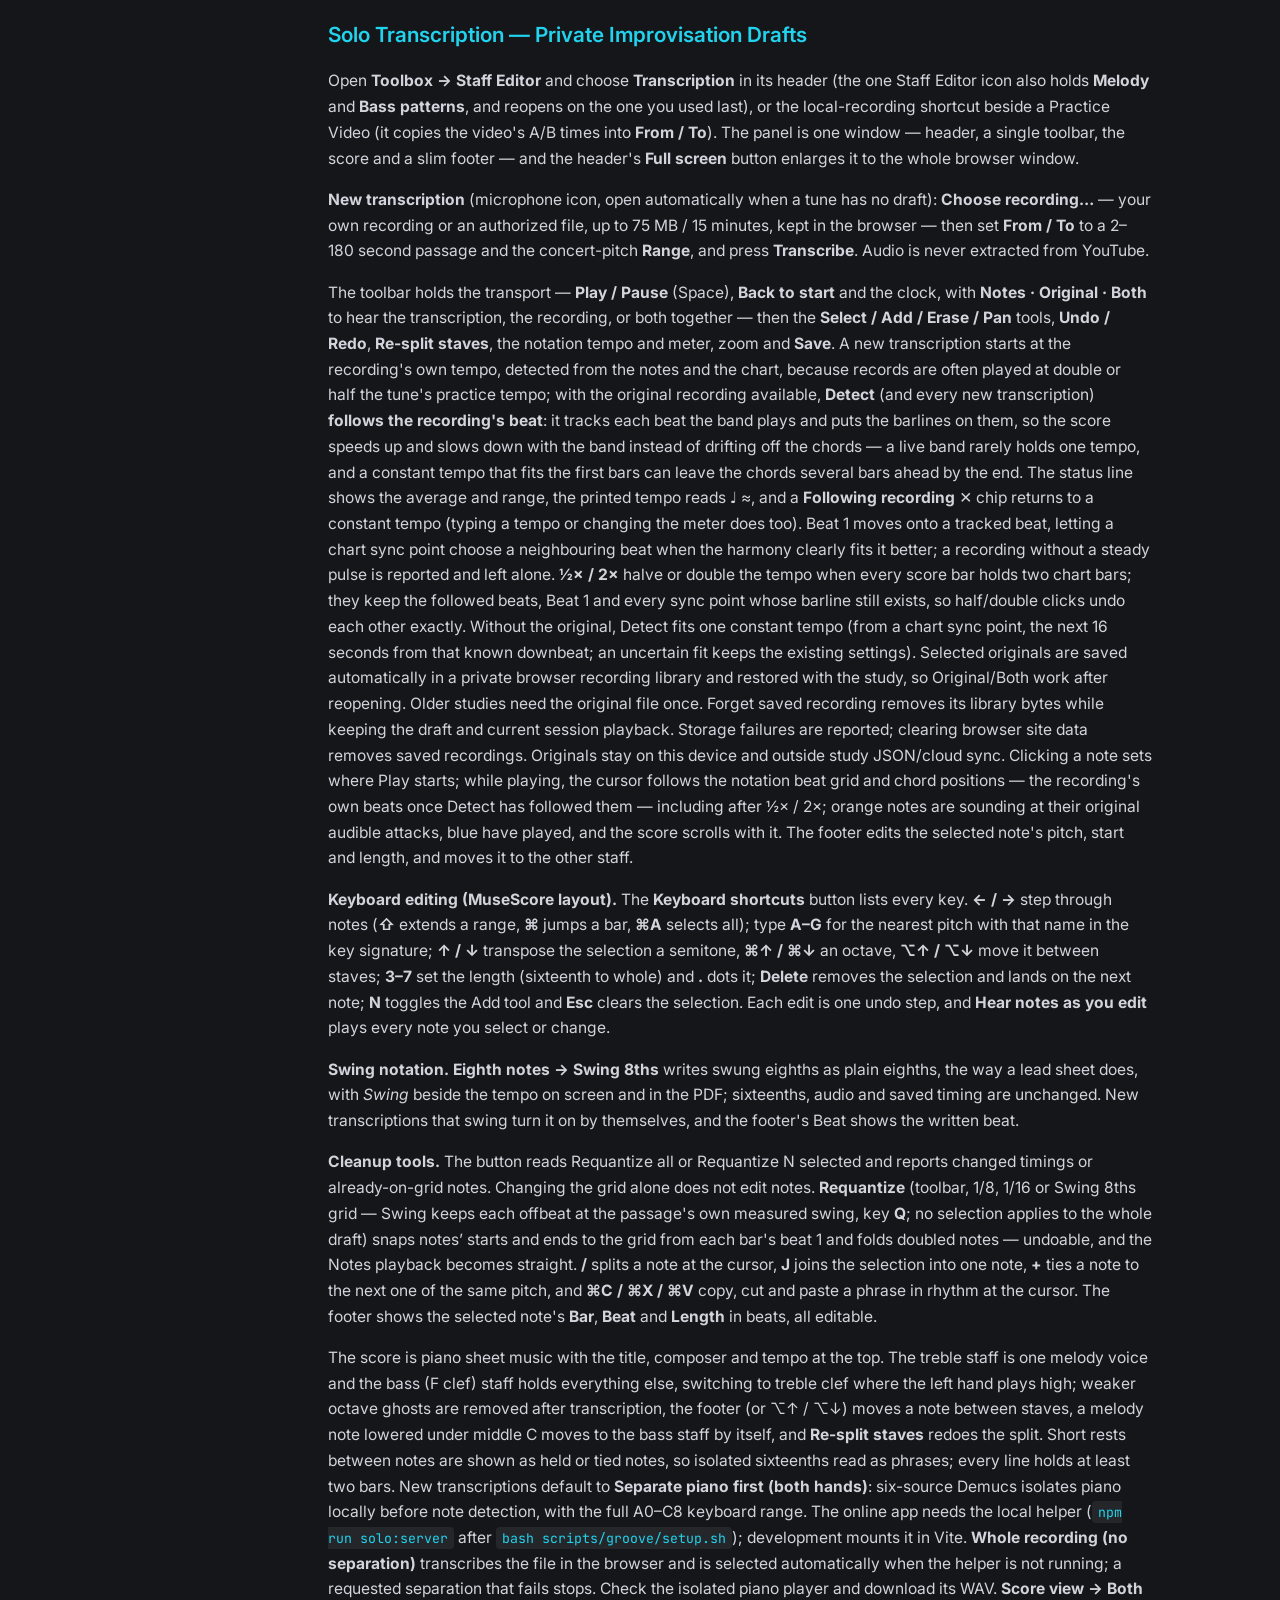
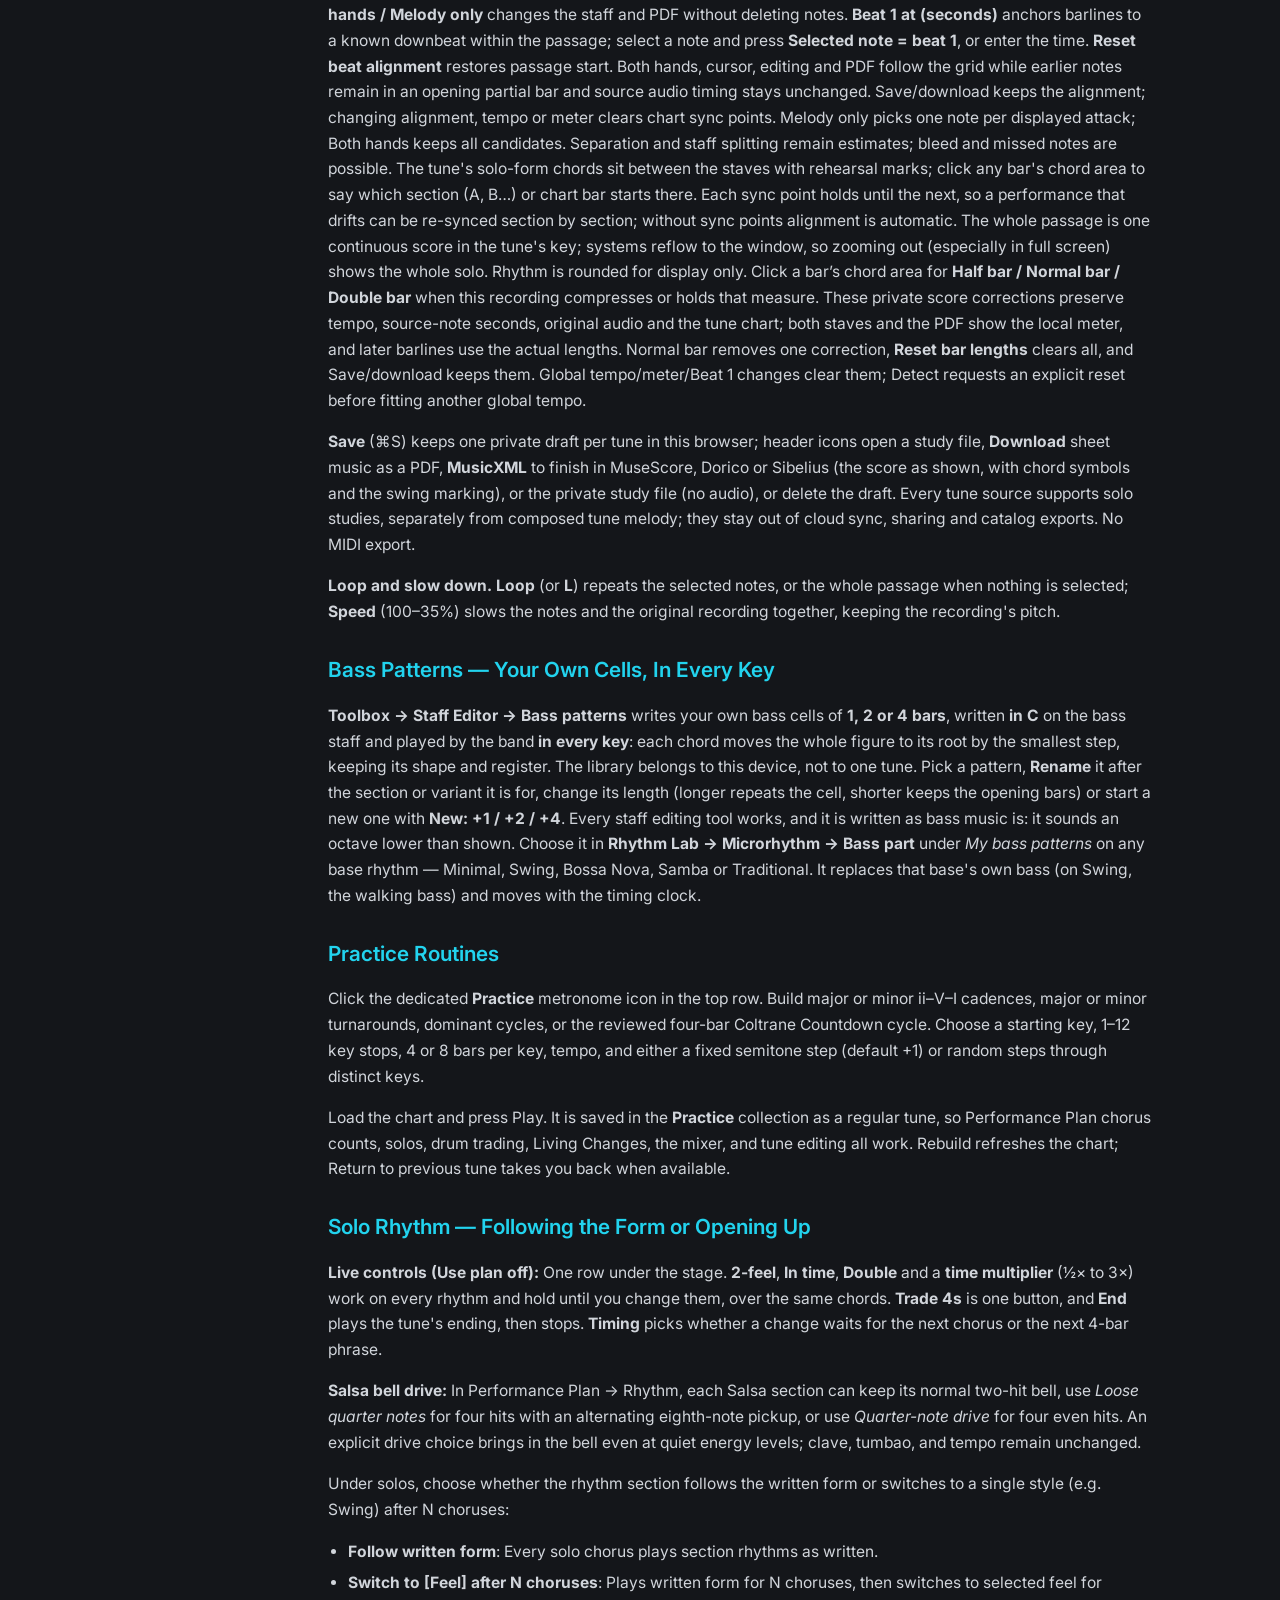
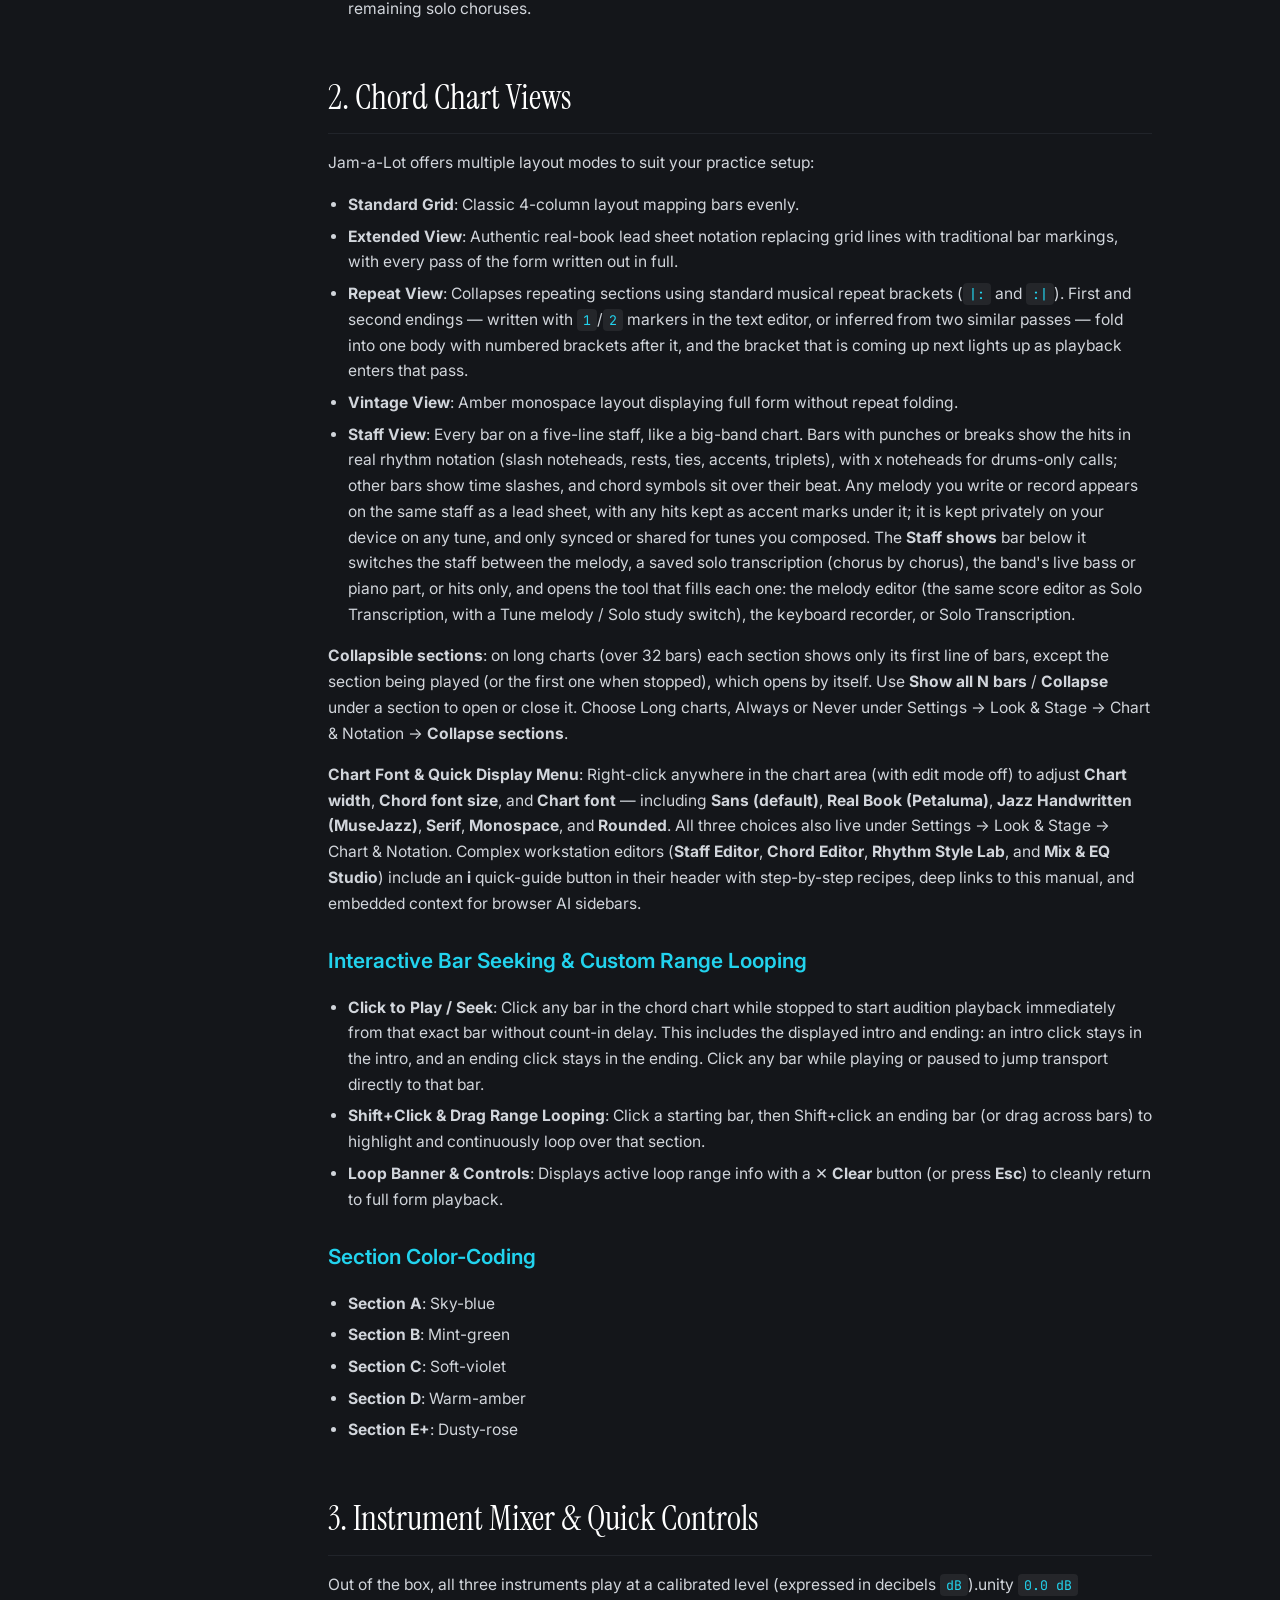
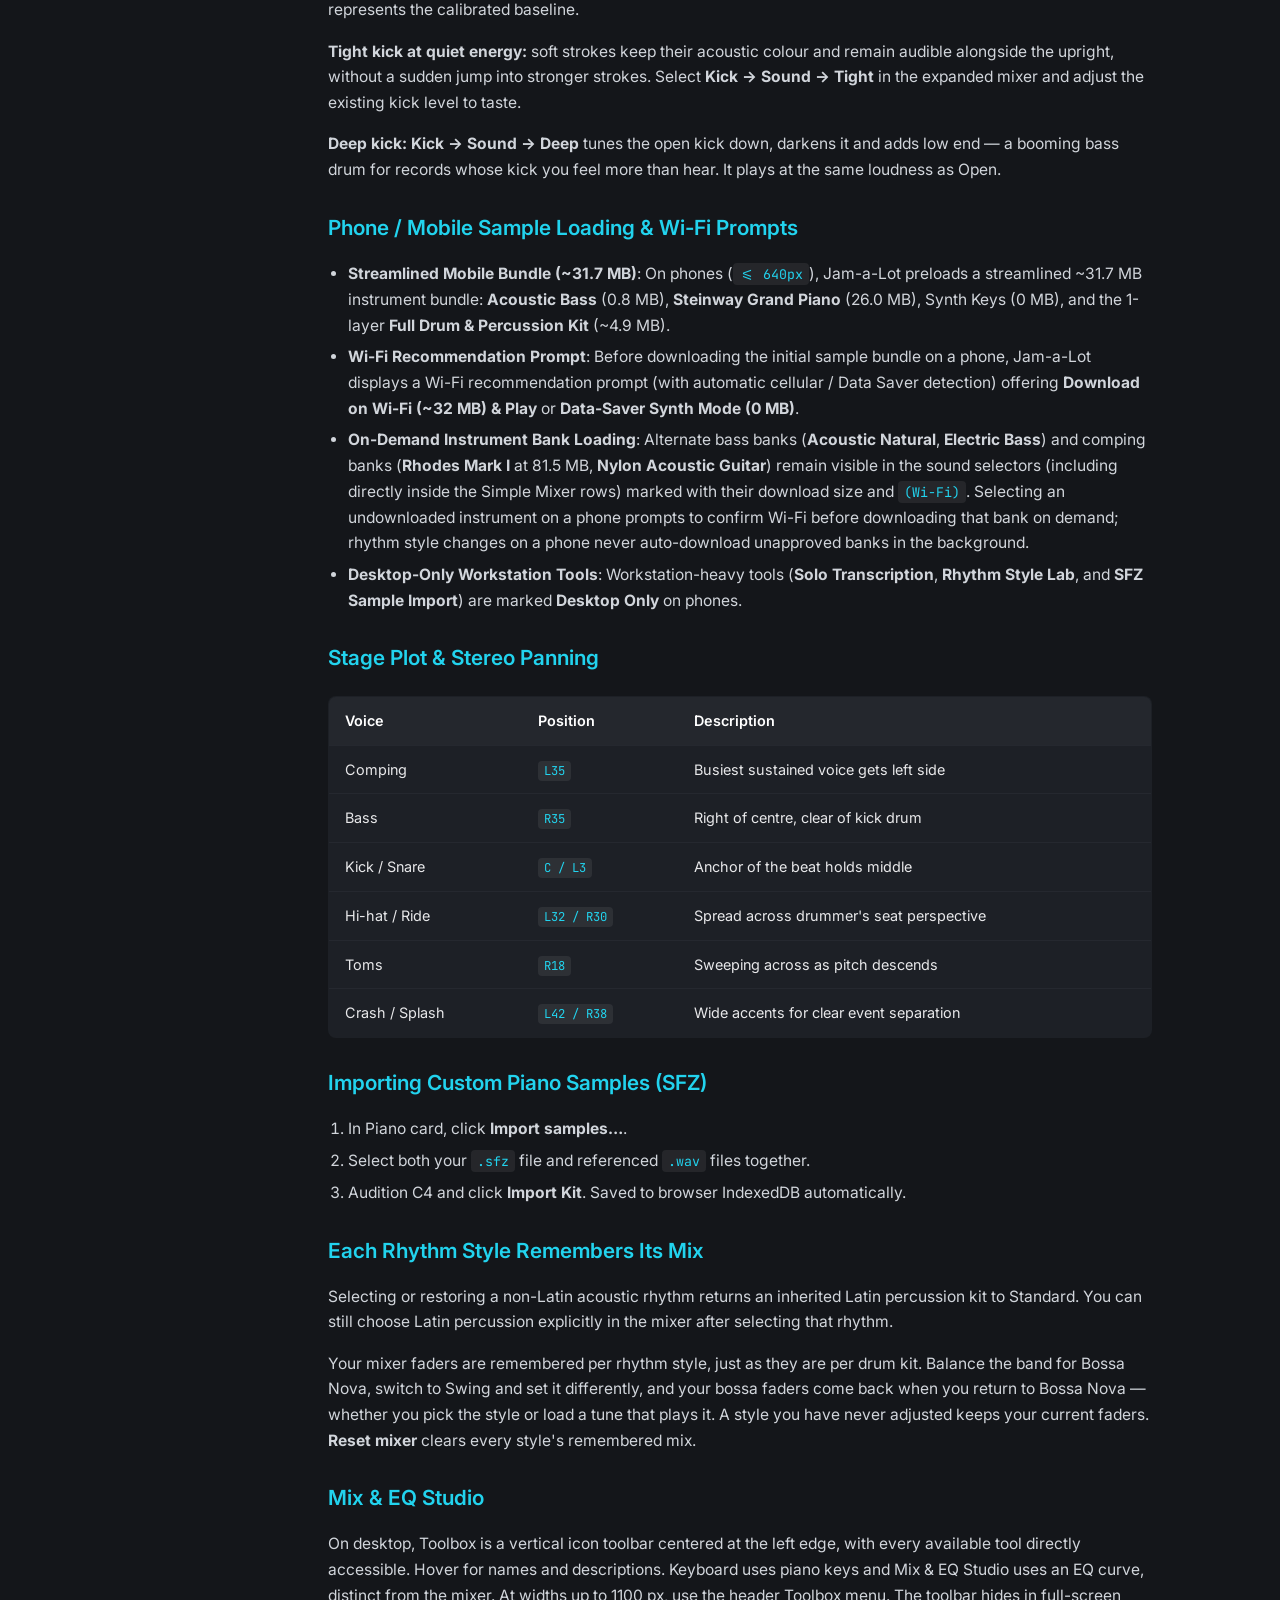
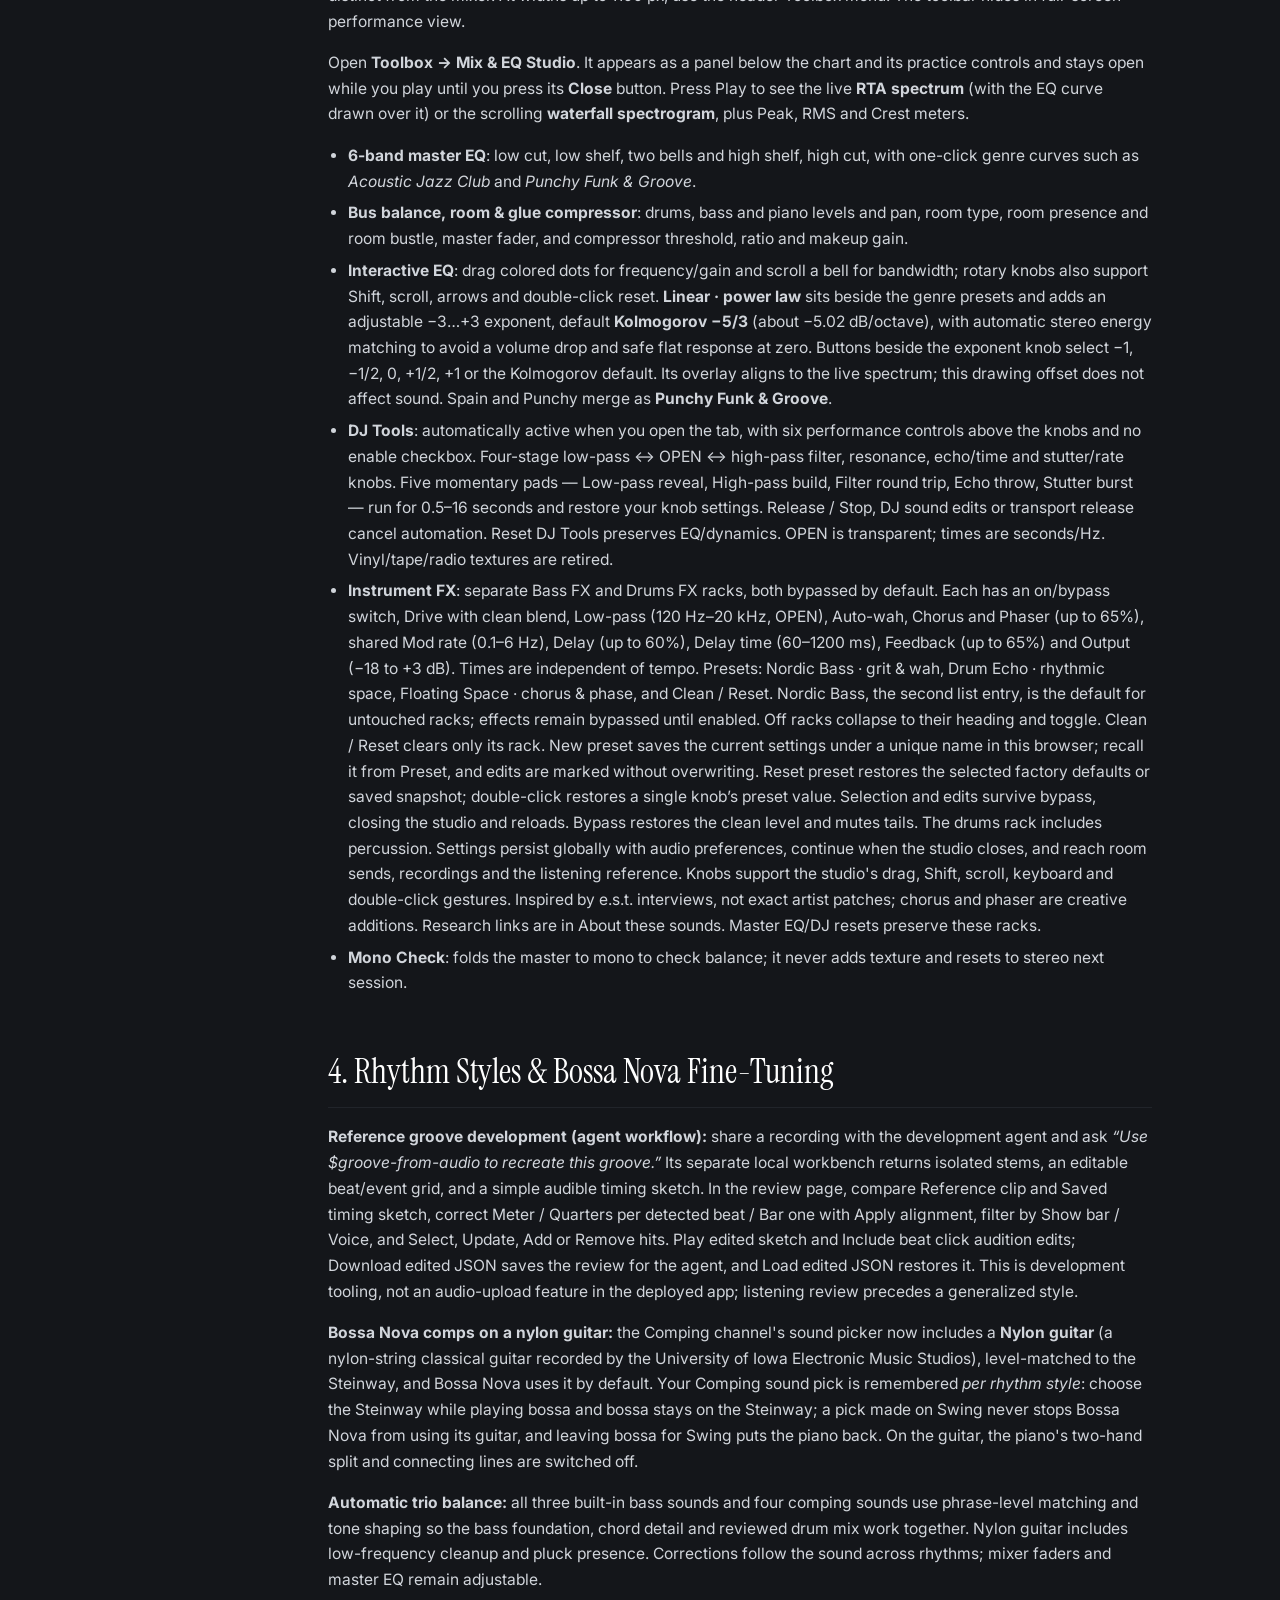
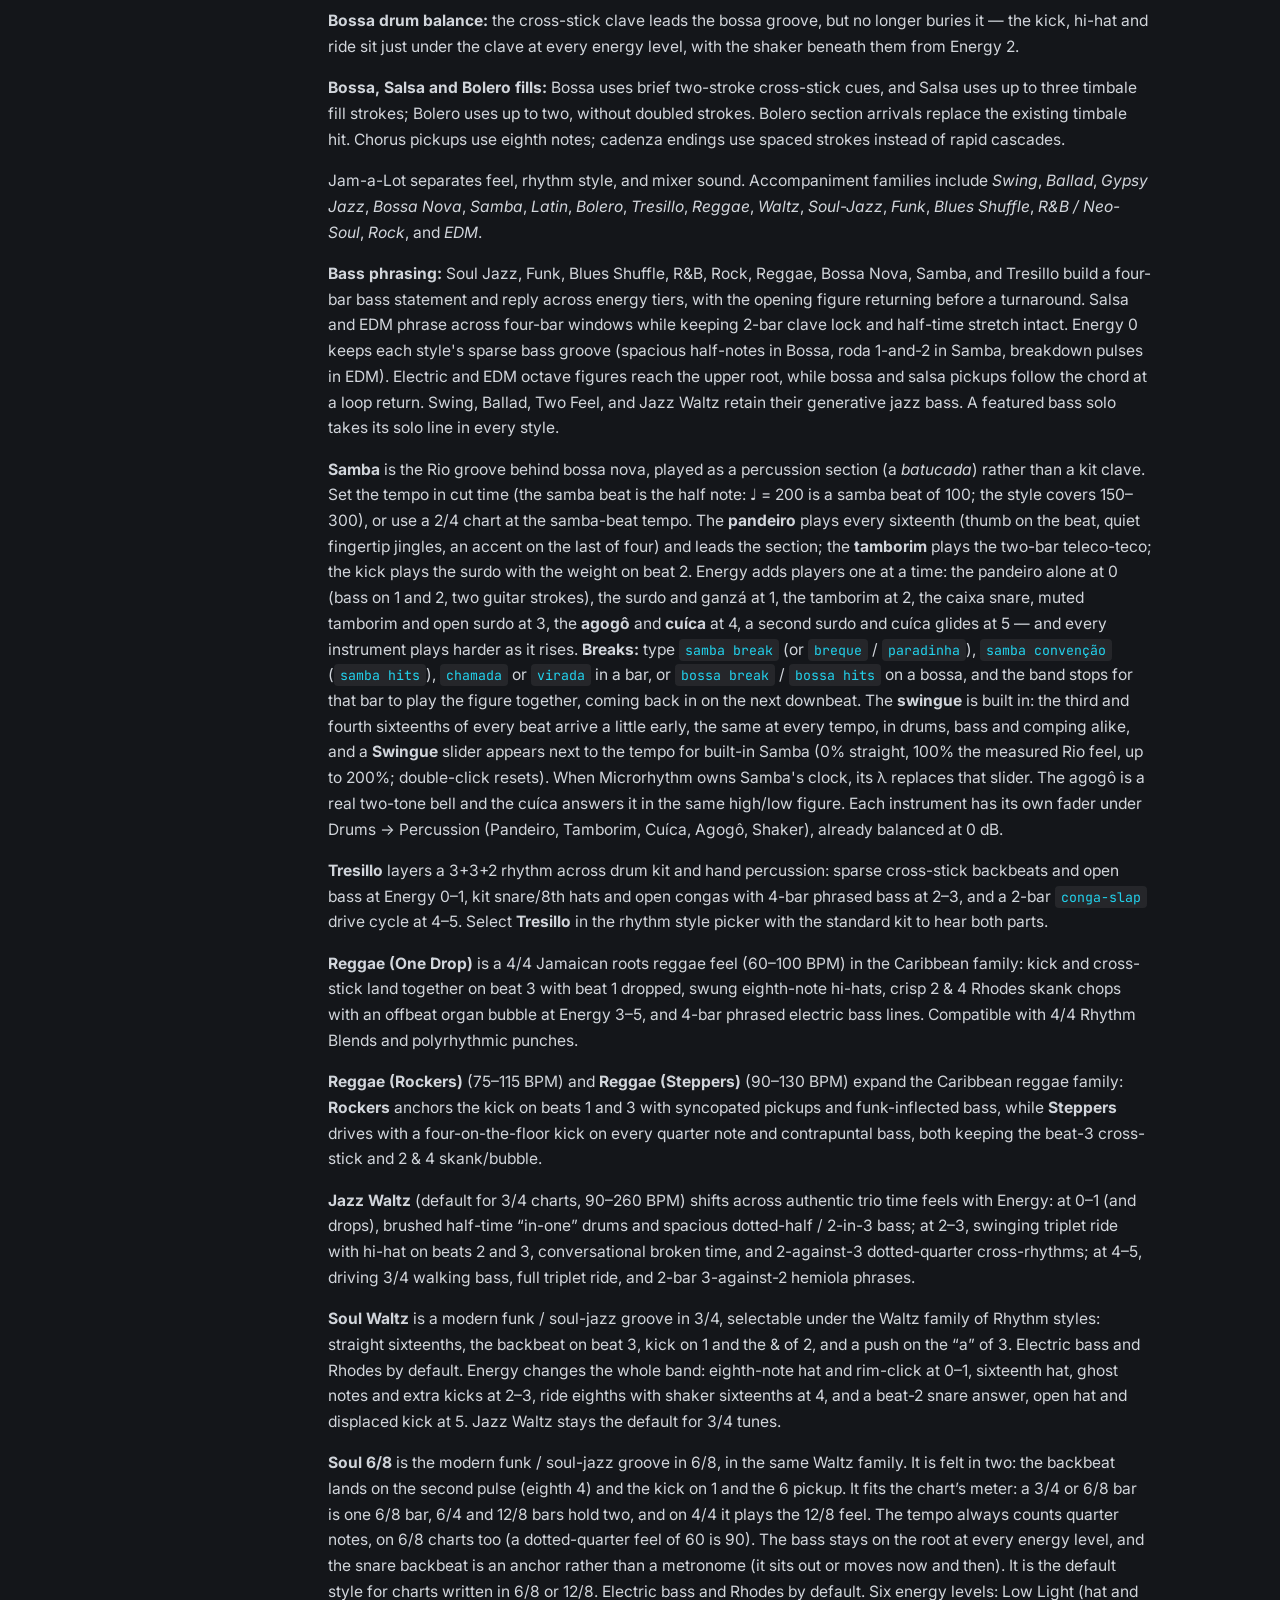
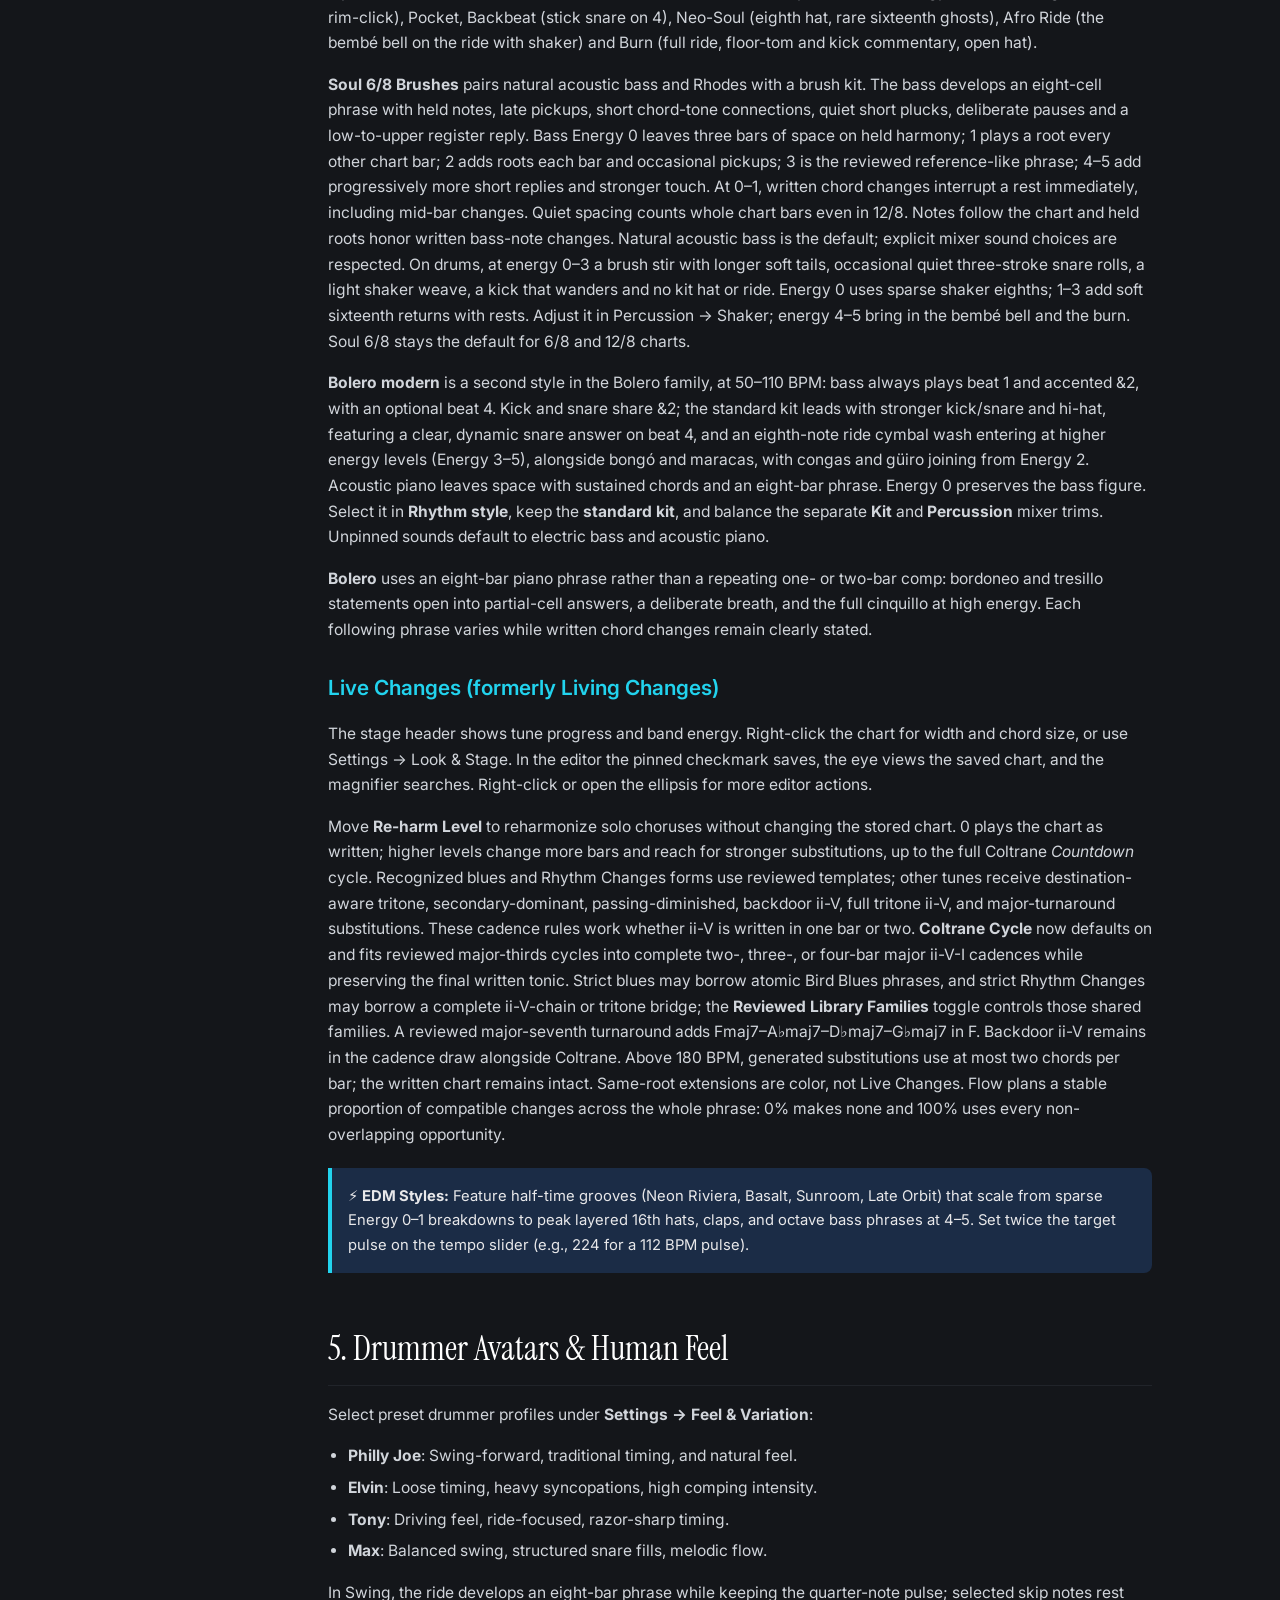
==== commit 23e1382b: "Document energy-tiered bass and drum upgrades across 11 styles" ====
--- a/manual.html
+++ b/manual.html
@@ -689,9 +689,9 @@
         <p><strong>Bossa drum balance:</strong> the cross-stick clave leads the bossa groove, but no longer buries it — the kick, hi-hat and ride sit just under the clave at every energy level, with the shaker beneath them from Energy 2.</p>
         <p><strong>Bossa, Salsa and Bolero fills:</strong> Bossa uses brief two-stroke cross-stick cues, and Salsa uses up to three timbale fill strokes; Bolero uses up to two, without doubled strokes. Bolero section arrivals replace the existing timbale hit. Chorus pickups use eighth notes; cadenza endings use spaced strokes instead of rapid cascades.</p>
         <p>Jam-a-Lot separates feel, rhythm style, and mixer sound. Accompaniment families include <em>Swing</em>, <em>Ballad</em>, <em>Gypsy Jazz</em>, <em>Bossa Nova</em>, <em>Samba</em>, <em>Latin</em>, <em>Bolero</em>, <em>Tresillo</em>, <em>Reggae</em>, <em>Waltz</em>, <em>Soul-Jazz</em>, <em>Funk</em>, <em>Blues Shuffle</em>, <em>R&B / Neo-Soul</em>, <em>Rock</em>, and <em>EDM</em>.</p>
-        <p><strong>Bass phrasing:</strong> Soul Jazz, Funk, Blues Shuffle, R&amp;B and Rock build a four-bar bass statement and reply, with the opening figure returning before a turnaround. Energy 0 keeps each style's sparse bass groove. Electric and EDM octave figures reach the upper root, while bossa and salsa pickups follow the chord at a loop return. Swing, Ballad and Two Feel retain their walking or spacious jazz bass. A featured bass solo takes its solo line in every style.</p>
+        <p><strong>Bass phrasing:</strong> Soul Jazz, Funk, Blues Shuffle, R&amp;B, Rock, Reggae, Bossa Nova, Samba, and Tresillo build a four-bar bass statement and reply across energy tiers, with the opening figure returning before a turnaround. Salsa and EDM phrase across four-bar windows while keeping 2-bar clave lock and half-time stretch intact. Energy 0 keeps each style's sparse bass groove (spacious half-notes in Bossa, roda 1-and-2 in Samba, breakdown pulses in EDM). Electric and EDM octave figures reach the upper root, while bossa and salsa pickups follow the chord at a loop return. Swing, Ballad, Two Feel, and Jazz Waltz retain their generative jazz bass. A featured bass solo takes its solo line in every style.</p>
         <p><strong>Samba</strong> is the Rio groove behind bossa nova, played as a percussion section (a <em>batucada</em>) rather than a kit clave. Set the tempo in cut time (the samba beat is the half note: &#9833; = 200 is a samba beat of 100; the style covers 150&ndash;300), or use a 2/4 chart at the samba-beat tempo. The <strong>pandeiro</strong> plays every sixteenth (thumb on the beat, quiet fingertip jingles, an accent on the last of four) and leads the section; the <strong>tamborim</strong> plays the two-bar teleco-teco; the kick plays the surdo with the weight on beat 2. Energy adds players one at a time: the pandeiro alone at 0 (bass on 1 and 2, two guitar strokes), the surdo and ganz&aacute; at 1, the tamborim at 2, the caixa snare, muted tamborim and open surdo at 3, the <strong>agog&ocirc;</strong> and <strong>cu&iacute;ca</strong> at 4, a second surdo and cu&iacute;ca glides at 5 &mdash; and every instrument plays harder as it rises. <strong>Breaks:</strong> type <code>samba break</code> (or <code>breque</code> / <code>paradinha</code>), <code>samba convenção</code> (<code>samba hits</code>), <code>chamada</code> or <code>virada</code> in a bar, or <code>bossa break</code> / <code>bossa hits</code> on a bossa, and the band stops for that bar to play the figure together, coming back in on the next downbeat. The <strong>swingue</strong> is built in: the third and fourth sixteenths of every beat arrive a little early, the same at every tempo, in drums, bass and comping alike, and a <strong>Swingue</strong> slider appears next to the tempo for built-in Samba (0% straight, 100% the measured Rio feel, up to 200%; double-click resets). When Microrhythm owns Samba's clock, its λ replaces that slider. The agog&ocirc; is a real two-tone bell and the cu&iacute;ca answers it in the same high/low figure. Each instrument has its own fader under Drums &rarr; Percussion (Pandeiro, Tamborim, Cu&iacute;ca, Agog&ocirc;, Shaker), already balanced at 0 dB.</p>
-        <p><strong>Tresillo</strong> layers a 3+3+2 rhythm across drum kit and hand percussion: kick and claves accent beat 1, the &amp; of 2, and beat 4; hi-hat and snare keep time while congas answer. Select <strong>Tresillo</strong> in the rhythm style picker with the standard kit to hear both parts.</p>
+        <p><strong>Tresillo</strong> layers a 3+3+2 rhythm across drum kit and hand percussion: sparse cross-stick backbeats and open bass at Energy 0&ndash;1, kit snare/8th hats and open congas with 4-bar phrased bass at 2&ndash;3, and a 2-bar <code>conga-slap</code> drive cycle at 4&ndash;5. Select <strong>Tresillo</strong> in the rhythm style picker with the standard kit to hear both parts.</p>
         <p><strong>Reggae (One Drop)</strong> is a 4/4 Jamaican roots reggae feel (60&ndash;100 BPM) in the Caribbean family: kick and cross-stick land together on beat 3 with beat 1 dropped, swung eighth-note hi-hats, crisp 2 &amp; 4 Rhodes skank chops with an offbeat organ bubble at Energy 3&ndash;5, and 4-bar phrased electric bass lines. Compatible with 4/4 Rhythm Blends and polyrhythmic punches.</p>
         <p><strong>Reggae (Rockers)</strong> (75&ndash;115 BPM) and <strong>Reggae (Steppers)</strong> (90&ndash;130 BPM) expand the Caribbean reggae family: <strong>Rockers</strong> anchors the kick on beats 1 and 3 with syncopated pickups and funk-inflected bass, while <strong>Steppers</strong> drives with a four-on-the-floor kick on every quarter note and contrapuntal bass, both keeping the beat-3 cross-stick and 2 &amp; 4 skank/bubble.</p>
         <p><strong>Jazz Waltz</strong> (default for 3/4 charts, 90&ndash;260 BPM) shifts across authentic trio time feels with Energy: at 0&ndash;1 (and drops), brushed half-time &ldquo;in-one&rdquo; drums and spacious dotted-half / 2-in-3 bass; at 2&ndash;3, swinging triplet ride with hi-hat on beats 2 and 3, conversational broken time, and 2-against-3 dotted-quarter cross-rhythms; at 4&ndash;5, driving 3/4 walking bass, full triplet ride, and 2-bar 3-against-2 hemiola phrases.</p>
@@ -706,7 +706,7 @@
         <p>Move <strong>Re-harm Level</strong> to reharmonize solo choruses without changing the stored chart. 0 plays the chart as written; higher levels change more bars and reach for stronger substitutions, up to the full Coltrane <em>Countdown</em> cycle. Recognized blues and Rhythm Changes forms use reviewed templates; other tunes receive destination-aware tritone, secondary-dominant, passing-diminished, backdoor ii-V, full tritone ii-V, and major-turnaround substitutions. These cadence rules work whether ii-V is written in one bar or two. <strong>Coltrane Cycle</strong> now defaults on and fits reviewed major-thirds cycles into complete two-, three-, or four-bar major ii-V-I cadences while preserving the final written tonic. Strict blues may borrow atomic Bird Blues phrases, and strict Rhythm Changes may borrow a complete ii-V-chain or tritone bridge; the <strong>Reviewed Library Families</strong> toggle controls those shared families. A reviewed major-seventh turnaround adds Fmaj7–A♭maj7–D♭maj7–G♭maj7 in F. Backdoor ii-V remains in the cadence draw alongside Coltrane. Above 180 BPM, generated substitutions use at most two chords per bar; the written chart remains intact. Same-root extensions are color, not Live Changes. Flow plans a stable proportion of compatible changes across the whole phrase: 0% makes none and 100% uses every non-overlapping opportunity.</p>
         
         <div class="note-box">
-          ⚡ <strong>EDM Styles:</strong> Feature half-time grooves (Neon Riviera, Basalt, Sunroom, Late Orbit). Set twice the target pulse on the tempo slider (e.g., 224 for a 112 BPM pulse).
+          ⚡ <strong>EDM Styles:</strong> Feature half-time grooves (Neon Riviera, Basalt, Sunroom, Late Orbit) that scale from sparse Energy 0&ndash;1 breakdowns to peak layered 16th hats, claps, and octave bass phrases at 4&ndash;5. Set twice the target pulse on the tempo slider (e.g., 224 for a 112 BPM pulse).
         </div>
       </section>
 
